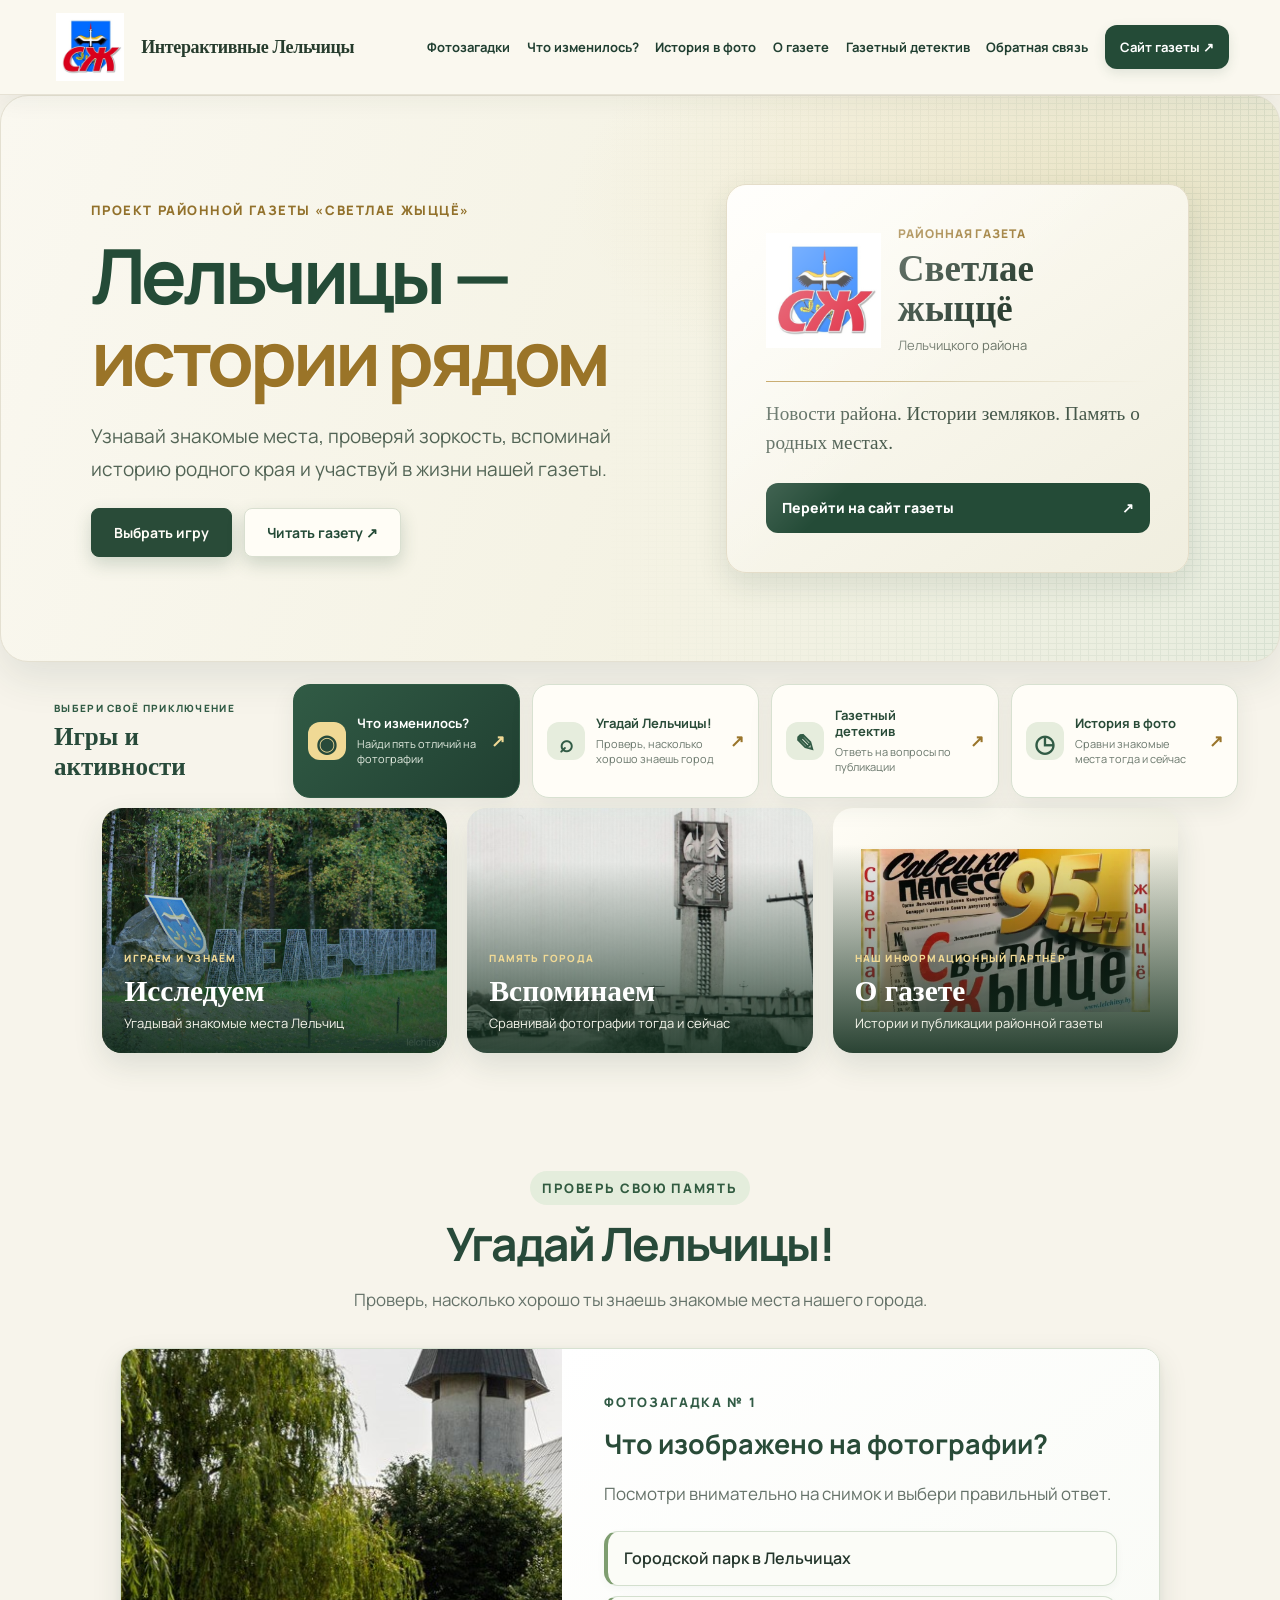
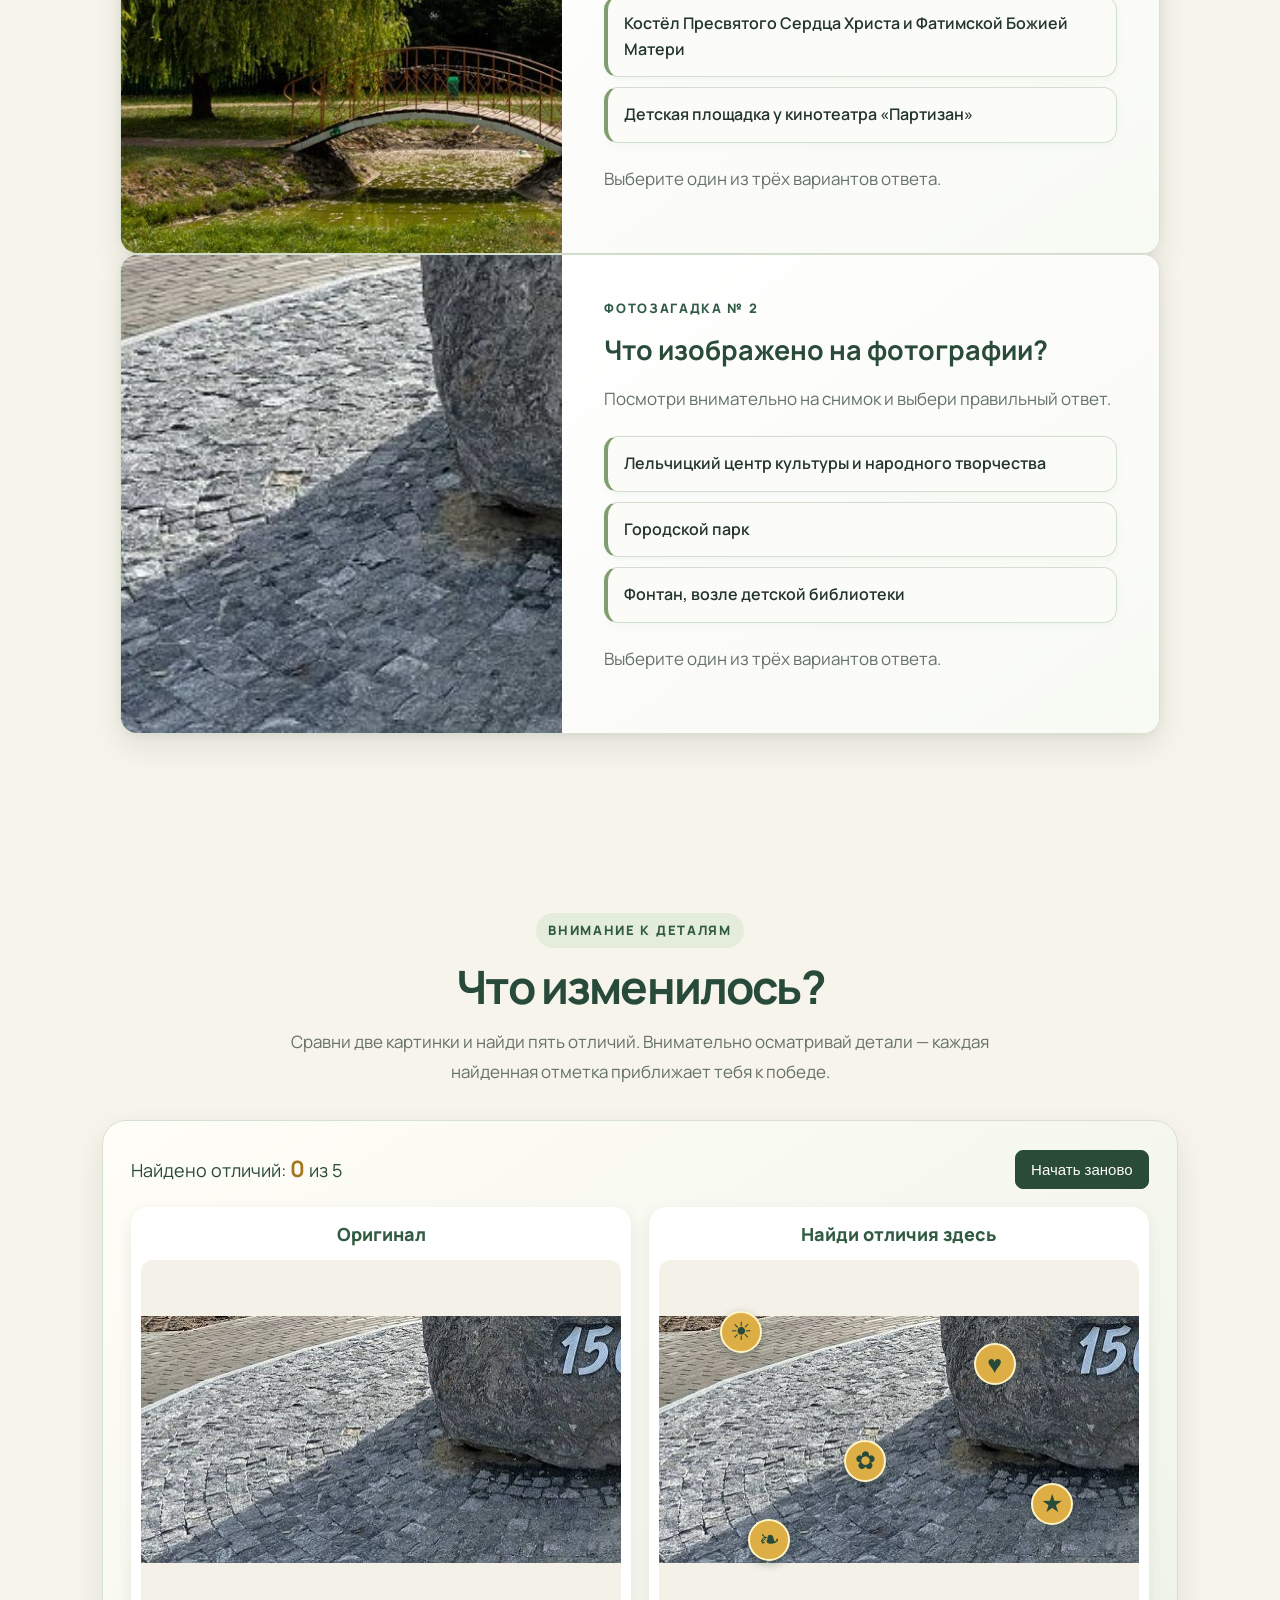
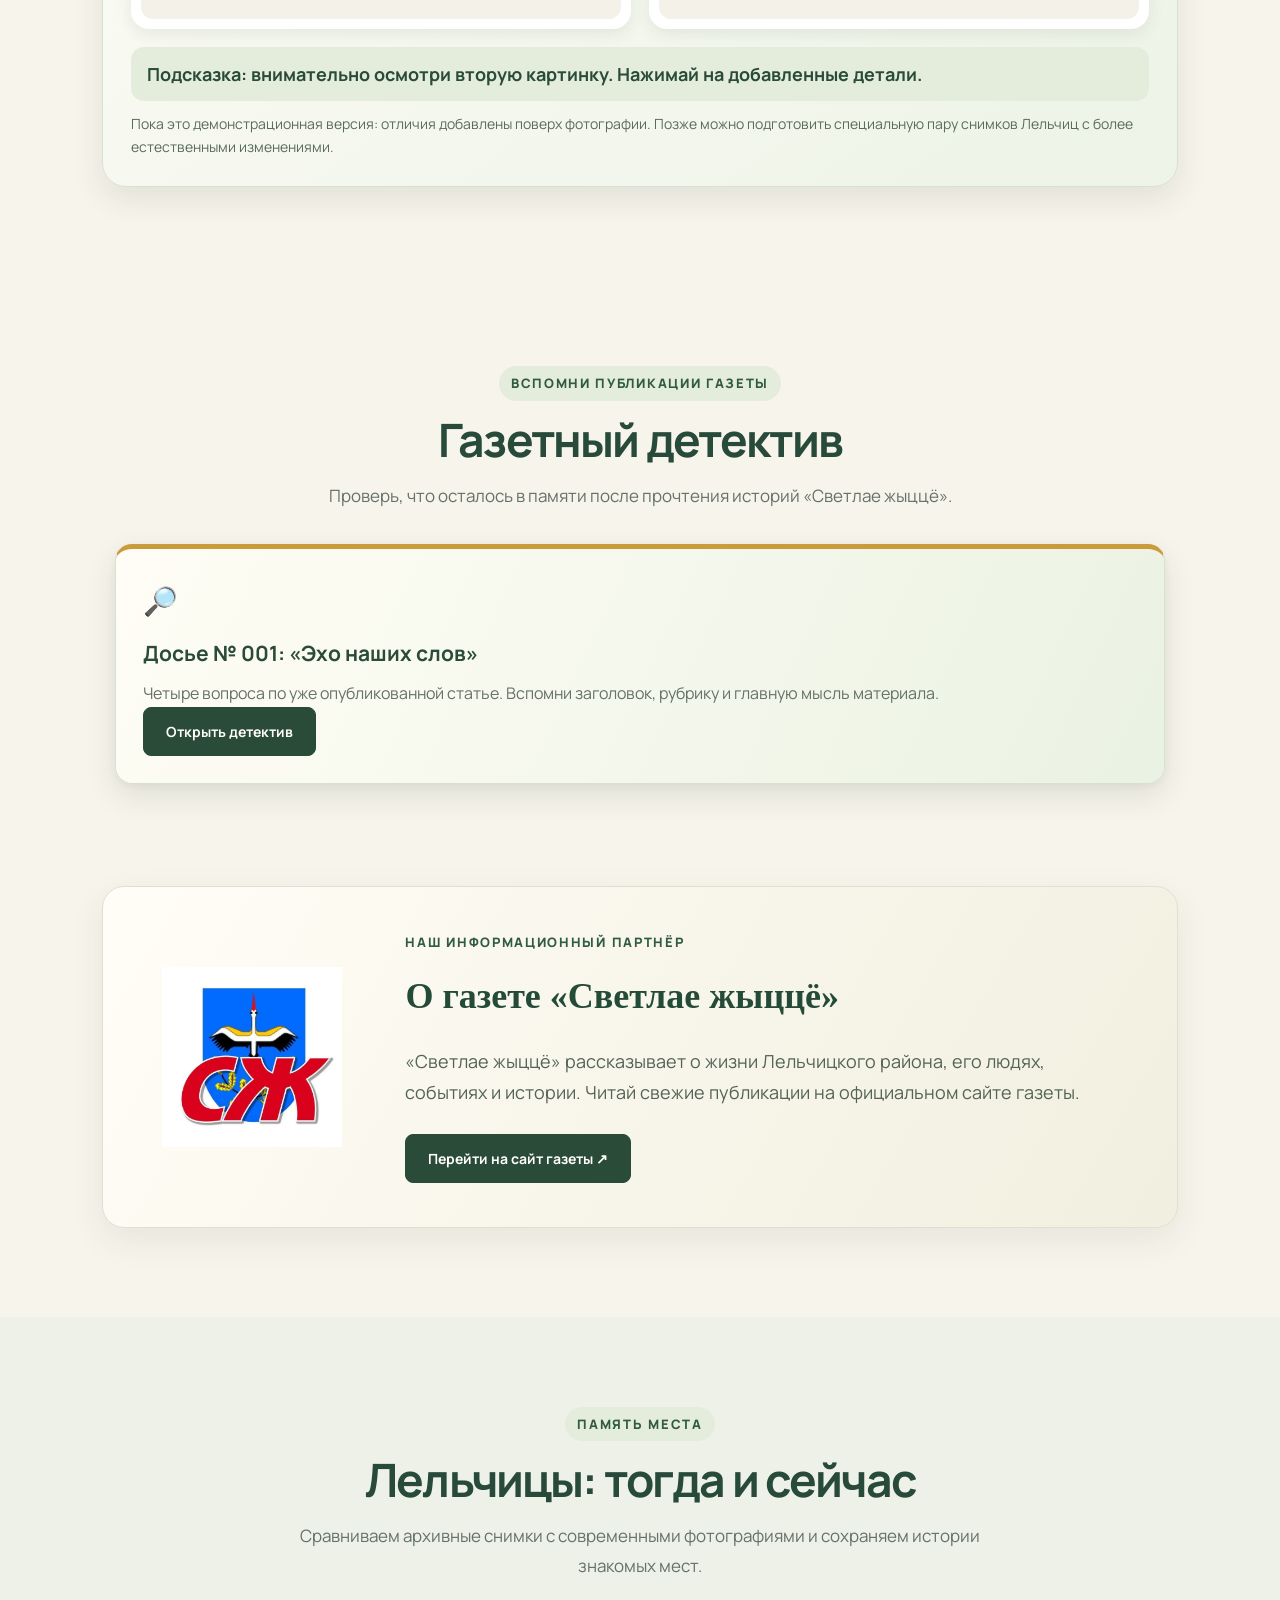
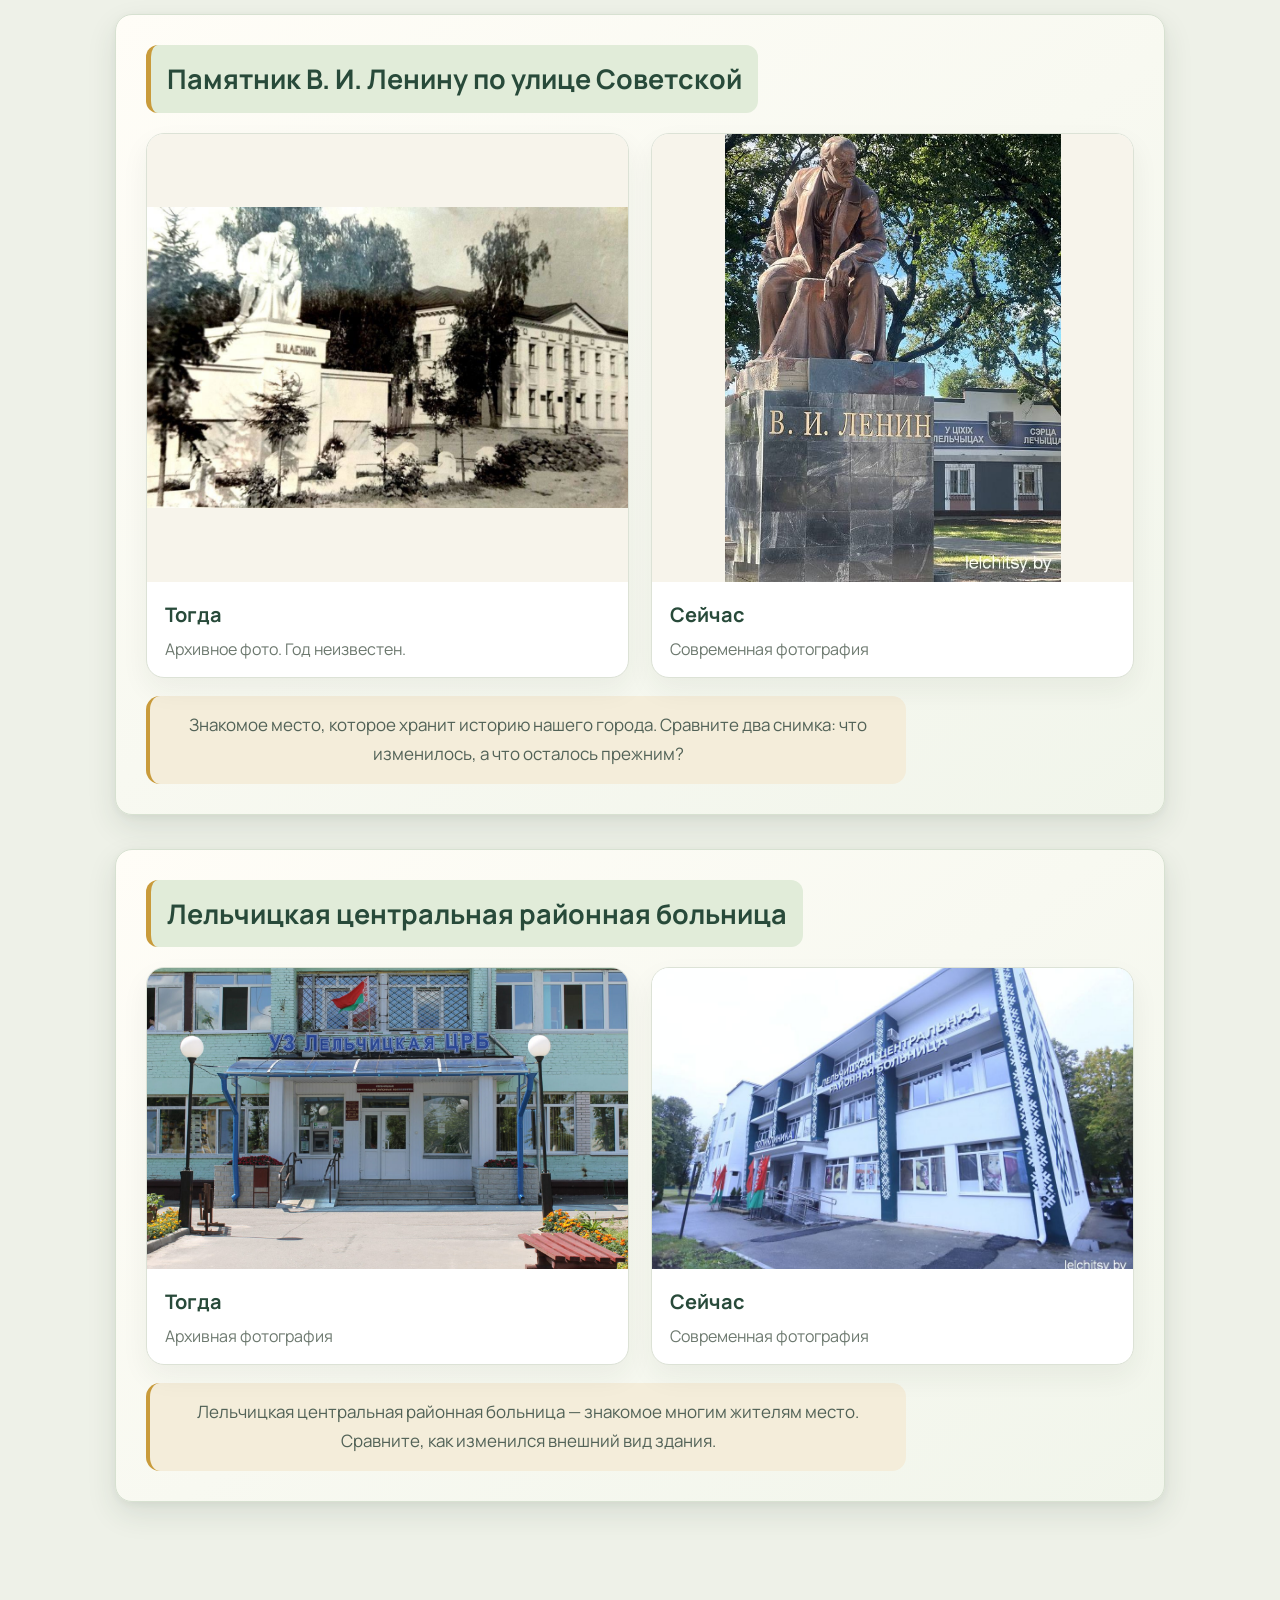
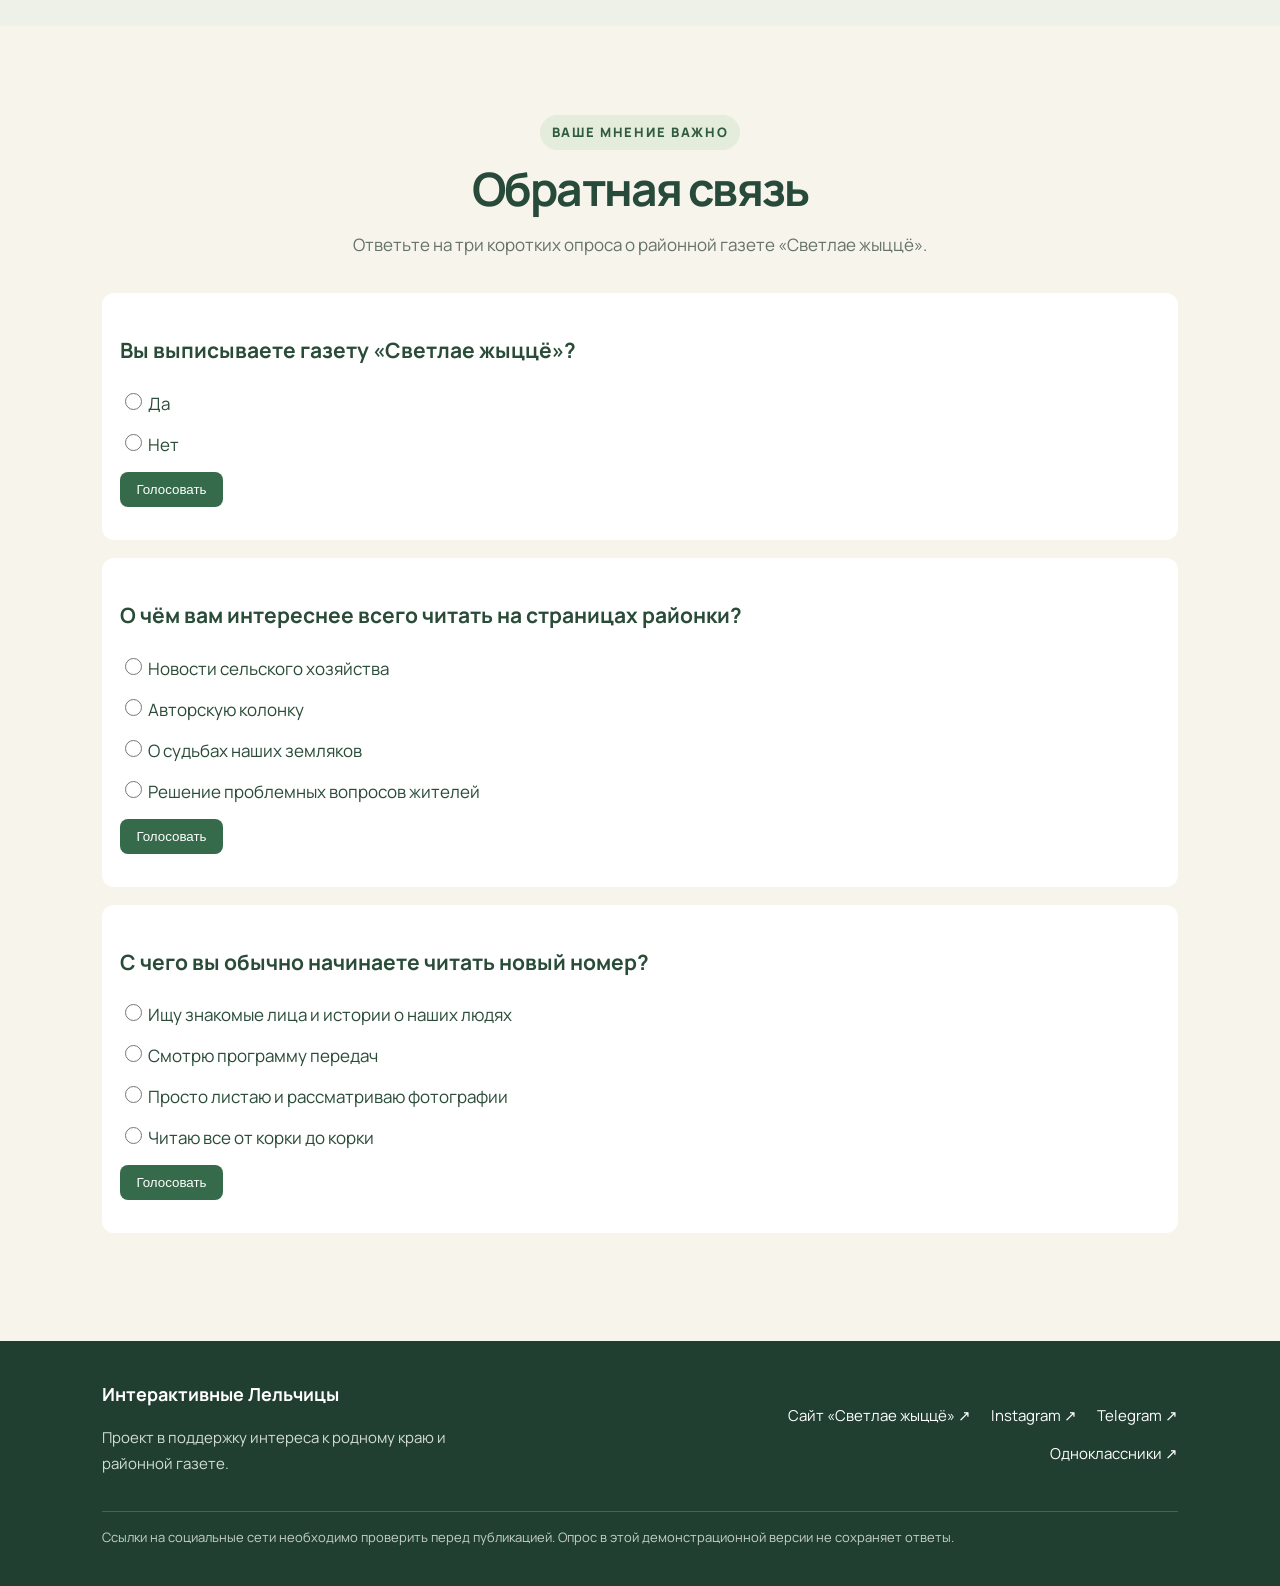
==== index.html @ 88c97077 "Подключить загруженные фотографии Лельчиц и юбилей газеты" ====
<!doctype html>
<html lang="ru">
<head>
  <meta charset="utf-8">
  <meta name="viewport" content="width=device-width, initial-scale=1">
  <meta name="description" content="Интерактивные Лельчицы — фотозагадки, история района и обратная связь с редакцией газеты «Светлае жыццё».">
  <title>Интерактивные Лельчицы</title>
  <link rel="stylesheet" href="styles.css">
</head>
<body>
  <header class="site-header">
    <a class="brand" href="https://lelchitsy.by/" aria-label="Перейти на сайт газеты «Светлае жыццё»">
      <img src="images/logo-szh.webp" alt="Логотип газеты «Светлае жыццё»">
      <span><strong>Интерактивные Лельчицы</strong><small>Узнаём. Вспоминаем. Участвуем.</small><small class="newspaper-slogan">«Светлае жыццё» — новости твоего района</small></span>
    </a>
    <nav aria-label="Основная навигация">
  <a href="#quiz">Фотозагадки</a>
  <a href="#find-differences">Что изменилось?</a>
  <a href="#then-now">История в фото</a>
  <a href="#about-newspaper">О газете</a>
  <a href="detektiv.html">Газетный детектив</a>
  <a href="#feedback">Обратная связь</a>
  <a class="nav-newspaper" href="https://lelchitsy.by/" target="_blank" rel="noopener">Сайт газеты ↗</a>
</nav>
  </header>

  <main>
    <section class="hero">
      <div class="hero-copy">
        <p class="eyebrow">Проект районной газеты «Светлае жыццё»</p>
        <h1>Лельчицы —<br><span>истории рядом</span></h1>
        <p>Узнавай знакомые места, проверяй зоркость, вспоминай историю родного края и участвуй в жизни нашей газеты.</p>
        <div class="hero-actions">
          <a class="button" href="#games">Выбрать игру</a>
          <a class="button button-light" href="https://lelchitsy.by/" target="_blank" rel="noopener">Читать газету ↗</a>
        </div>
        <p class="hero-signature">Узнаём. Вспоминаем. Участвуем.</p>
      </div>
      <a class="hero-visual hero-newspaper-panel" href="https://lelchitsy.by/" target="_blank" rel="noopener" aria-label="Перейти на сайт газеты Светлае жыццё">
        <div class="hero-newspaper-brand">
          <img src="images/logo-szh.webp" alt="Оригинальный логотип СЖ">
          <div><span>Районная газета</span><strong>Светлае жыццё</strong><small>Лельчицкого района</small></div>
        </div>
        <div class="hero-newspaper-rule"></div>
        <p>Новости района. Истории земляков. Память о родных местах.</p>
        <span class="hero-newspaper-link">Перейти на сайт газеты <span aria-hidden="true">↗</span></span>
      </a>
    </section>
    <section class="quick-games" id="games" aria-label="Игры и активности">
      <div class="quick-games-heading"><p class="eyebrow">Выбери своё приключение</p><h2>Игры и активности</h2></div>
      <a class="quick-game featured-game" href="#find-differences"><span class="quick-game-icon">◉</span><span><strong>Что изменилось?</strong><small>Найди пять отличий на фотографии</small></span><span class="quick-arrow">↗</span></a>
      <a class="quick-game" href="#quiz"><span class="quick-game-icon">⌕</span><span><strong>Угадай Лельчицы!</strong><small>Проверь, насколько хорошо знаешь город</small></span><span class="quick-arrow">↗</span></a>
      <a class="quick-game" href="detektiv.html"><span class="quick-game-icon">✎</span><span><strong>Газетный детектив</strong><small>Ответь на вопросы по публикации</small></span><span class="quick-arrow">↗</span></a>
      <a class="quick-game" href="#then-now"><span class="quick-game-icon">◷</span><span><strong>История в фото</strong><small>Сравни знакомые места тогда и сейчас</small></span><span class="quick-arrow">↗</span></a>
    </section>

    <section class="section explore-cards" aria-label="О проекте">
      <div class="explore-cards-grid">
        <a class="explore-card" href="#quiz">
          <img src="lelchitsy-sign.jpg..jpg" alt="Вывеска «ЛЕЛЬЧИЦЫ»" loading="lazy">
          <span class="explore-card-shade"></span>
          <span class="explore-card-copy"><small>ИГРАЕМ И УЗНАЁМ</small><strong>Исследуем</strong><span>Угадывай знакомые места Лельчиц</span></span>
        </a>
        <a class="explore-card" href="#then-now">
          <img src="lelchitsy-aerial.jpg..jpg" alt="Лельчицы с высоты" loading="lazy">
          <span class="explore-card-shade"></span>
          <span class="explore-card-copy"><small>ПАМЯТЬ ГОРОДА</small><strong>Вспоминаем</strong><span>Сравнивай фотографии тогда и сейчас</span></span>
        </a>
        <a class="explore-card explore-newspaper-card" href="#about-newspaper">
          <img src="gazeta-95-let.jpg..webp" alt="95 лет газете «Светлае жыццё»" loading="lazy">
          <span class="explore-card-shade"></span>
          <span class="explore-card-copy"><small>НАШ ИНФОРМАЦИОННЫЙ ПАРТНЁР</small><strong>О газете</strong><span>Истории и публикации районной газеты</span></span>
        </a>
      </div>
    </section>

    <section class="section" id="quiz">
      <div class="section-heading">
        <p class="eyebrow">Проверь свою память</p>
        <h2>Угадай Лельчицы!</h2>
        <p>Проверь, насколько хорошо ты знаешь знакомые места нашего города.</p>
      </div>
      <article class="quiz-card">
        <div class="quiz-picture quiz-photo"><img src="images/quiz-kostel.jpg" alt="Костёл Пресвятого Сердца Христа и Фатимской Божией Матери в Лельчицах, вид через водоём ивы" loading="lazy"></div>
        <div class="quiz-content">
          <p class="eyebrow">Фотозагадка № 1</p>
          <h3>Что изображено на фотографии?</h3>
          <p>Посмотри внимательно на снимок и выбери правильный ответ.</p>
          <div class="quiz-options">
            <button class="answer" data-answer="wrong">Городской парк в Лельчицах</button>
            <button class="answer" data-answer="correct">Костёл Пресвятого Сердца Христа и Фатимской Божией Матери</button>
            <button class="answer" data-answer="wrong">Детская площадка у кинотеатра «Партизан»</button>
          </div>
          <p id="quiz-result" class="result" aria-live="polite">Выберите один из трёх вариантов ответа.</p>
        </div>
      </article>
      <article class="quiz-card">
        <div class="quiz-picture quiz-photo"><img src="images/quiz-park.jpg" alt="Фрагмент городской площади в Лельчицах с каменной мостовой и частью памятного камня" loading="lazy"></div>
        <div class="quiz-content">
          <p class="eyebrow">Фотозагадка № 2</p>
          <h3>Что изображено на фотографии?</h3>
          <p>Посмотри внимательно на снимок и выбери правильный ответ.</p>
          <div class="quiz-options">
            <button class="answer" data-quiz="2" data-answer="wrong">Лельчицкий центр культуры и народного творчества</button>
            <button class="answer" data-quiz="2" data-answer="correct">Городской парк</button>
            <button class="answer" data-quiz="2" data-answer="wrong">Фонтан, возле детской библиотеки</button>
          </div>
          <p id="quiz-result-2" class="result" aria-live="polite">Выберите один из трёх вариантов ответа.</p>
        </div>
      </article>
    </section>

    <section class="section difference-section" id="find-differences">
      <div class="section-heading">
        <p class="eyebrow">Внимание к деталям</p>
        <h2>Что изменилось?</h2>
        <p>Сравни две картинки и найди пять отличий. Внимательно осматривай детали — каждая найденная отметка приближает тебя к победе.</p>
      </div>
      <div class="difference-game">
        <div class="difference-topline">
          <span>Найдено отличий: <strong id="difference-score">0</strong> из 5</span>
          <button class="difference-reset" id="difference-reset" type="button">Начать заново</button>
        </div>
        <div class="difference-pictures">
          <figure class="difference-picture">
            <figcaption>Оригинал</figcaption>
            <img src="images/quiz-park.jpg" alt="Фотография места в Лельчицах без добавленных деталей">
          </figure>
          <figure class="difference-picture difference-edited">
            <figcaption>Найди отличия здесь</figcaption>
            <div class="difference-image-wrap">
              <img src="images/quiz-park.jpg" alt="Та же фотография с пятью добавленными деталями">
              <button class="difference-target target-sun" type="button" data-difference="sun" aria-label="Отличие 1: солнышко">☀</button>
              <button class="difference-target target-bird" type="button" data-difference="bird" aria-label="Отличие 2: птичка">♥</button>
              <button class="difference-target target-flower" type="button" data-difference="flower" aria-label="Отличие 3: цветок">✿</button>
              <button class="difference-target target-star" type="button" data-difference="star" aria-label="Отличие 4: звёздочка">★</button>
              <button class="difference-target target-leaf" type="button" data-difference="leaf" aria-label="Отличие 5: листочек">❧</button>
            </div>
          </figure>
        </div>
        <p class="difference-message" id="difference-message" aria-live="polite">Подсказка: внимательно осмотри вторую картинку. Нажимай на добавленные детали.</p>
        <p class="difference-note">Пока это демонстрационная версия: отличия добавлены поверх фотографии. Позже можно подготовить специальную пару снимков Лельчиц с более естественными изменениями.</p>
      </div>
    </section>

    <section class="section" id="newspaper-detective">
      <div class="section-heading">
        <p class="eyebrow">Вспомни публикации газеты</p>
        <h2>Газетный детектив</h2>
        <p>Проверь, что осталось в памяти после прочтения историй «Светлае жыццё».</p>
      </div>
      <article class="mini-card detective-promo">
        <span aria-hidden="true">🔎</span>
        <div>
          <h3>Досье № 001: «Эхо наших слов»</h3>
          <p>Четыре вопроса по уже опубликованной статье. Вспомни заголовок, рубрику и главную мысль материала.</p>
          <a class="button" href="detektiv.html">Открыть детектив</a>
        </div>
      </article>
    </section>


    <section class="section about-newspaper-section" id="about-newspaper">
      <div class="about-newspaper-card">
        <img src="images/logo-szh.webp" alt="Оригинальный логотип районной газеты «Светлае жыццё»" loading="lazy">
        <div>
          <p class="eyebrow">Наш информационный партнёр</p>
          <h2>О газете «Светлае жыццё»</h2>
          <p>«Светлае жыццё» рассказывает о жизни Лельчицкого района, его людях, событиях и истории. Читай свежие публикации на официальном сайте газеты.</p>
          <a class="button" href="https://lelchitsy.by/" target="_blank" rel="noopener">Перейти на сайт газеты ↗</a>
        </div>
      </div>
    </section>
    <section class="section section-muted" id="then-now">
      <div class="section-heading">
        <p class="eyebrow">Память места</p>
        <h2>Лельчицы: тогда и сейчас</h2>
        <p>Сравниваем архивные снимки с современными фотографиями и сохраняем истории знакомых мест.</p>
      </div>
      <div class="then-now-entry">
        <h3>Памятник В. И. Ленину по улице Советской</h3>
        <div class="photo-pair">
          <figure class="then-now-photo">
            <img src="images/lenin-togda.jpg" alt="Архивная фотография памятника В. И. Ленину и здания за ним в Лельчицах" loading="lazy">
            <figcaption><strong>Тогда</strong><span>Архивное фото. Год неизвестен.</span></figcaption>
          </figure>
          <figure class="then-now-photo">
            <img src="images/lenin-seychas.jpg" alt="Современная фотография памятника В. И. Ленину по улице Советской в Лельчицах" loading="lazy">
            <figcaption><strong>Сейчас</strong><span>Современная фотография</span></figcaption>
          </figure>
        </div>
        <p class="then-now-caption">Знакомое место, которое хранит историю нашего города. Сравните два снимка: что изменилось, а что осталось прежним?</p>
      </div>
      <div class="then-now-entry">
        <h3>Лельчицкая центральная районная больница</h3>
        <div class="photo-pair">
          <figure class="then-now-photo">
            <img src="images/bolnitsa-togda.jpg" alt="Старое здание Лельчицкой центральной районной больницы" loading="lazy">
            <figcaption><strong>Тогда</strong><span>Архивная фотография</span></figcaption>
          </figure>
          <figure class="then-now-photo">
            <img src="images/bolnitsa-seychas.jpg" alt="Современное здание Лельчицкой центральной районной больницы" loading="lazy">
            <figcaption><strong>Сейчас</strong><span>Современная фотография</span></figcaption>
          </figure>
        </div>
        <p class="then-now-caption">Лельчицкая центральная районная больница — знакомое многим жителям место. Сравните, как изменился внешний вид здания.</p>
      </div>
    </section>

   
   
<section class="section feedback-section" id="feedback">
  <div class="section-heading">
    <p class="eyebrow">Ваше мнение важно</p>
    <h2>Обратная связь</h2>
    <p>Ответьте на три коротких опроса о районной газете «Светлае жыццё».</p>
  </div>
  <div id="polls-container">Загружаем опросы...</div>
</section>

  </main>

  <footer class="site-footer">
    <div><strong>Интерактивные Лельчицы</strong><p>Проект в поддержку интереса к родному краю и районной газете.</p></div>
    <div class="footer-links">
      <a href="https://lelchitsy.by/" target="_blank" rel="noopener noreferrer">Сайт «Светлае жыццё» ↗</a>
      <a href="https://www.instagram.com/lelchitsy.by/" target="_blank" rel="noopener noreferrer">Instagram ↗</a>
      <a href="https://t.me/lelchitsy_telegram" target="_blank" rel="noopener noreferrer">Telegram ↗</a>
      <a href="https://ok.ru/svetlaezhy" target="_blank" rel="noopener noreferrer">Одноклассники ↗</a>
    </div>
    <small class="footer-note">Ссылки на социальные сети необходимо проверить перед публикацией. Опрос в этой демонстрационной версии не сохраняет ответы.</small>
  </footer>
  <script src="script.js"></script>



<script>
const POLL_API = 'https://script.google.com/macros/s/AKfycbwQ74S9fJhxYUOXVDHVDU8QT1hCgHMO_dyLqMNAl1T5d3_3gEor3TRoWQTVktQM-AyD/exec';

const polls = [
  {
    id: '1',
    question: 'Вы выписываете газету «Светлае жыццё»?',
    answers: ['Да', 'Нет']
  },
  {
    id: '2',
    question: 'О чём вам интереснее всего читать на страницах районки?',
    answers: [
      'Новости сельского хозяйства',
      'Авторскую колонку',
      'О судьбах наших земляков',
      'Решение проблемных вопросов жителей'
    ]
  },
  {
    id: '3',
    question: 'С чего вы обычно начинаете читать новый номер?',
    answers: [
      'Ищу знакомые лица и истории о наших людях',
      'Смотрю программу передач',
      'Просто листаю и рассматриваю фотографии',
      'Читаю все от корки до корки'
    ]
  }
];

const pollsContainer = document.getElementById('polls-container');

pollsContainer.innerHTML = polls.map(poll => `
  <div style="background:white;padding:18px;margin:18px 0;border-radius:12px;">
    <h3>${poll.question}</h3>
    <form class="poll-form" data-poll="${poll.id}">
      ${poll.answers.map((answer, i) => `
        <label style="display:block;margin:12px 0;">
          <input type="radio" name="answer" value="${answer.replace(/&/g, '&amp;').replace(/"/g, '&quot;')}" required>
          ${answer}
        </label>
      `).join('')}
      <button type="submit" style="background:#356b4a;color:white;border:0;border-radius:8px;padding:10px 16px;cursor:pointer;">Голосовать</button>
      <p class="poll-message" aria-live="polite"></p>
    </form>
    <div class="poll-results"></div>
  </div>
`).join('');

pollsContainer.querySelectorAll('.poll-form').forEach(form => {
  form.addEventListener('submit', async event => {
    event.preventDefault();
    const message = form.querySelector('.poll-message');
    const answer = new FormData(form).get('answer');

    message.textContent = 'Отправляем голос...';

    try {
      await fetch(POLL_API, {
        method: 'POST',
        mode: 'no-cors',
        headers: { 'Content-Type': 'text/plain;charset=utf-8' },
        body: JSON.stringify({ poll: form.dataset.poll, answer })
      });
      message.textContent = 'Спасибо! Голос отправлен.';
      form.querySelectorAll('input,button').forEach(el => el.disabled = true);
    } catch (error) {
      message.textContent = 'Не удалось отправить голос. Попробуйте позже.';
    }
  });
});
</script>

</body>
</html>
---- styles.css ----
@import url('https://fonts.googleapis.com/css2?family=Manrope:wght@400;500;600;700;800&display=swap');
:root{--green:#315b45;--green-dark:#203f31;--green-soft:#e7eee5;--cream:#faf8f0;--sand:#eee6d5;--red:#c51e32;--blue:#1764cf;--ink:#23352b;--muted:#657269;--white:#fff;--line:#dce4d9;--radius:24px;--shadow:0 14px 40px rgba(36,64,47,.08)}
*{box-sizing:border-box}html{scroll-behavior:smooth;scroll-padding-top:110px}body{margin:0;background:var(--cream);color:var(--ink);font-family:Manrope,Arial,sans-serif;line-height:1.65}a{color:inherit}.site-header{display:flex;align-items:center;justify-content:space-between;gap:28px;padding:18px clamp(20px,5vw,76px);background:rgba(250,248,240,.96);border-bottom:1px solid var(--line);position:sticky;top:0;z-index:10;backdrop-filter:blur(12px)}.brand{display:flex;align-items:center;gap:14px;text-decoration:none;min-width:270px}.brand img{width:84px;height:76px;object-fit:contain}.brand span{display:grid;line-height:1.35}.brand strong{font-size:15px}.brand small{font-size:11px;color:var(--muted);margin-top:5px}.site-header nav{display:flex;gap:22px;flex-wrap:wrap;justify-content:flex-end}.site-header nav a,.footer-links a{font-size:13px;text-decoration:none;color:var(--green-dark)}.site-header nav a:hover,.footer-links a:hover{text-decoration:underline}.hero{padding:clamp(54px,8vw,112px) clamp(20px,8vw,120px);display:grid;grid-template-columns:1.35fr .65fr;gap:50px;align-items:center;background:radial-gradient(ellipse at 90% 12%,#e3eadb 0,transparent 42%),linear-gradient(135deg,#f8f5e9,#f1f2e8)}.eyebrow{text-transform:uppercase;letter-spacing:.13em;font-size:11px;font-weight:800;color:var(--green);margin:0 0 12px}.hero h1{font-size:clamp(40px,6vw,74px);line-height:1.08;letter-spacing:-.055em;margin:0 0 22px}.hero h1 span{color:var(--green)}.hero-copy>p:not(.eyebrow){max-width:660px;color:#536157;font-size:17px}.button{display:inline-flex;justify-content:center;align-items:center;gap:8px;background:var(--green);color:#fff;border:0;border-radius:999px;padding:14px 22px;text-decoration:none;font:700 14px Manrope,Arial,sans-serif;cursor:pointer;transition:transform .15s,background .15s}.button:hover{background:var(--green-dark);transform:translateY(-1px)}.hero .button{margin-top:14px}.hero-note{border:1px solid #d6dfd1;background:rgba(255,255,255,.6);border-radius:32px;padding:34px;max-width:320px;justify-self:center;box-shadow:var(--shadow);transform:rotate(2deg)}.hero-note .leaf{font-size:42px;color:var(--green)}.hero-note p{font-size:21px;font-weight:700;line-height:1.45}.section{padding:clamp(55px,7vw,92px) clamp(20px,8vw,120px)}.section-heading{max-width:740px;margin:0 auto 34px;text-align:center}.section-heading h2,.issue-copy h2{font-size:clamp(30px,4vw,46px);letter-spacing:-.04em;line-height:1.16;margin:0 0 14px}.section-heading>p:last-child{color:var(--muted);margin:0}.quiz-card{max-width:1040px;margin:auto;background:white;border:1px solid var(--line);border-radius:var(--radius);overflow:hidden;display:grid;grid-template-columns:.85fr 1.15fr;box-shadow:var(--shadow)}.quiz-picture{min-height:330px;background:linear-gradient(145deg,#dce8d7,#f1e8d5);display:flex;flex-direction:column;align-items:center;justify-content:center;text-align:center;padding:30px;color:var(--green)}.quiz-picture span{font-size:58px}.quiz-picture p{max-width:240px;font-weight:700}.quiz-content{padding:clamp(24px,4vw,42px)}.quiz-content h3{font-size:24px;margin:0 0 8px}.quiz-content>p:not(.eyebrow){color:var(--muted);font-size:14px}.quiz-options{display:grid;gap:10px;margin:22px 0}.answer{padding:12px 15px;text-align:left;border:1px solid var(--line);border-radius:12px;background:#fff;color:var(--ink);font:600 14px Manrope,Arial,sans-serif;cursor:pointer}.answer:hover{border-color:var(--green)}.answer:focus-visible,.button:focus-visible,a:focus-visible{outline:3px solid #e0a82f;outline-offset:3px}.result{font-size:13px;color:var(--green);min-height:22px}.section-muted{background:#eef1e8}.photo-pair{max-width:1050px;margin:auto;display:grid;grid-template-columns:1fr 1fr;gap:20px}.photo-placeholder{min-height:250px;border-radius:20px;background:linear-gradient(140deg,#d6e2d1,#f1e5d0);display:flex;flex-direction:column;align-items:center;justify-content:center;padding:20px;text-align:center;color:var(--green-dark);border:1px dashed #9db49b}.photo-placeholder span{font-size:23px;font-weight:800}.photo-placeholder small{margin-top:6px;color:var(--muted)}.issue-section{display:grid;grid-template-columns:1fr .8fr;gap:60px;align-items:center;background:#fff}.issue-copy{max-width:620px}.issue-copy>p:not(.eyebrow){color:var(--muted);margin-bottom:25px}.issue-cover{min-height:330px;max-width:350px;width:100%;justify-self:center;background:linear-gradient(155deg,#dfe8dc,#f5edda);border:1px solid #d6dfd1;box-shadow:12px 14px 0 #e6e0d2;border-radius:6px;padding:28px;display:flex;flex-direction:column;align-items:flex-start;justify-content:center;color:var(--green-dark)}.cover-label{font-size:11px;text-transform:uppercase;letter-spacing:.12em;border-bottom:2px solid var(--red);padding-bottom:9px;width:100%}.issue-cover strong{font-size:29px;line-height:1.15;margin:25px 0}.issue-cover small{font-size:12px;color:var(--muted)}.poll-section{background:#f4f1e6}.poll-card{max-width:740px;margin:auto;padding:clamp(22px,4vw,40px);background:#fff;border:1px solid var(--line);border-radius:var(--radius);box-shadow:var(--shadow)}fieldset{border:0;padding:0;margin:0 0 28px}legend,.comment-label{font-size:17px;font-weight:800;margin-bottom:13px;display:block}fieldset label{display:flex;align-items:center;gap:10px;margin:11px 0;color:#4d5b51;font-size:14px}input[type=radio]{accent-color:var(--green);width:17px;height:17px}.comment-label span{font-size:12px;color:var(--muted);font-weight:500}textarea{width:100%;resize:vertical;border:1px solid var(--line);border-radius:12px;padding:13px;font:14px Manrope,Arial,sans-serif;margin:0 0 18px;background:#fff}textarea:focus{outline:2px solid #9ab39a;border-color:transparent}.poll-card .result{margin-bottom:0}.feedback-section{background:var(--cream)}.feedback-grid{max-width:1050px;margin:auto;display:grid;grid-template-columns:repeat(3,1fr);gap:16px}.mini-card{padding:27px;background:#fff;border:1px solid var(--line);border-radius:18px}.mini-card>span{font-size:28px;color:var(--green)}.mini-card h3{font-size:18px;margin:10px 0 7px}.mini-card p{font-size:14px;color:var(--muted);margin:0}.site-footer{background:var(--green-dark);color:#fff;padding:38px clamp(20px,8vw,120px);display:grid;grid-template-columns:1fr 1fr;gap:20px}.site-footer p{font-size:13px;color:#d1ddd2;max-width:400px}.footer-links{display:flex;flex-wrap:wrap;gap:12px 20px;align-content:center;justify-content:flex-end}.footer-links a{color:#fff}.footer-note{grid-column:1/-1;color:#c4d0c5;font-size:11px;border-top:1px solid #496352;padding-top:15px}
@media(max-width:850px){.site-header{align-items:flex-start;flex-direction:column;gap:12px}.site-header nav{justify-content:flex-start;gap:12px 18px}.hero{grid-template-columns:1fr;gap:28px}.hero-note{justify-self:start;max-width:100%;transform:none}.issue-section{grid-template-columns:1fr;gap:35px}.issue-cover{justify-self:start}.site-footer{grid-template-columns:1fr}.footer-links{justify-content:flex-start}.footer-note{grid-column:auto}}
@media(max-width:600px){.brand img{width:68px;height:62px}.brand{min-width:0}.brand strong{font-size:13px}.site-header nav a{font-size:12px}.hero h1{font-size:43px}.hero-copy>p:not(.eyebrow){font-size:15px}.quiz-card{grid-template-columns:1fr}.quiz-picture{min-height:190px}.photo-pair,.feedback-grid{grid-template-columns:1fr}.photo-placeholder{min-height:190px}.section-heading{text-align:left}.section-heading h2,.issue-copy h2{font-size:32px}.issue-cover{min-height:280px}.poll-card{padding:22px 18px}.site-footer{padding-top:30px;padding-bottom:30px}}

/* Фотография первой загадки */
.quiz-picture.quiz-photo{padding:0;display:block;min-height:0;background:#e7eadf;overflow:hidden}
.quiz-picture.quiz-photo img{display:block;width:100%;height:100%;min-height:330px;object-fit:cover;object-position:center}
@media(max-width:600px){.quiz-picture.quiz-photo img{min-height:0;height:auto;max-height:520px;object-fit:contain}}


/* Раздел «Лельчицы: тогда и сейчас» */
.then-now-entry{max-width:1100px;margin:0 auto}
.then-now-entry h3{font-size:clamp(21px,2.4vw,29px);margin:0 0 22px;color:var(--green-dark,#284a3a)}
.photo-pair{display:grid;grid-template-columns:repeat(2,minmax(0,1fr));gap:22px}
.then-now-photo{margin:0;background:#fff;border:1px solid #dce2d6;border-radius:18px;overflow:hidden;box-shadow:0 12px 28px rgba(35,55,38,.06)}
.then-now-photo img{display:block;width:100%;height:auto;aspect-ratio:8/5;object-fit:cover}
.then-now-photo figcaption{display:flex;flex-direction:column;gap:5px;padding:15px 18px}
.then-now-photo figcaption strong{font-size:18px;color:#284a3a}
.then-now-photo figcaption span{font-size:14px;color:#6d796f}
.then-now-caption{max-width:760px;line-height:1.7;margin:22px auto 0;text-align:center;color:#526257}
@media(max-width:600px){.photo-pair{grid-template-columns:1fr}.then-now-photo img{aspect-ratio:8/5}}


/* Спокойное природное оформление */
:root {
  --sage: #879b83;
  --sage-light: #e5eadf;
  --cream: #f7f4eb;
  --dark-green: #294b38;
  --warm-white: #fffdf7;
}

/* Общий фон и цвет текста */
body {
  background-color: var(--cream);
  color: var(--dark-green);
}

/* Спокойные кнопки и ссылки-кнопки */
button,
.button,
a.button {
  background-color: var(--dark-green);
  color: var(--warm-white);
  border: 1px solid var(--dark-green);
  border-radius: 8px;
  box-shadow: none;
  transition: background-color 0.2s ease;
}

/* Цвет кнопки при наведении */
button:hover,
.button:hover,
a.button:hover {
  background-color: var(--sage);
  border-color: var(--sage);
  color: #ffffff;
}

/* Мягкие карточки */
.mini-card,
.poll-card {
  background-color: var(--warm-white);
  border-color: #d8dfd2;
  box-shadow: none;
}

/* Спокойная природная палитра */
:root {
  --sage: #879b83;
  --sage-light: #e5eadf;
  --cream: #f7f4eb;
  --dark-green: #294b38;
  --warm-white: #fffdf7;
}

/* Фон и основной текст */
body {
  background: var(--cream);
  color: var(--dark-green);
}

/* Спокойные кнопки */
button,
.button,
a.button {
  background: var(--dark-green);
  color: var(--warm-white);
  border: 1px solid var(--dark-green);
  border-radius: 8px;
  box-shadow: none;
  transition: background-color 0.2s ease;
}

/* Кнопка при наведении */
button:hover,
.button:hover,
a.button:hover {
  background: var(--sage);
  border-color: var(--sage);
  color: #fff;
}

/* Карточки */
.mini-card,
.poll-card {
  background: var(--warm-white);
  border-color: #d8dfd2;
  box-shadow: none;
}

/* Повышенная читаемость: немного увеличенный текст по всему сайту */
body{font-size:18px;line-height:1.75}
.site-header nav a,.footer-links a{font-size:15px}
.brand strong{font-size:17px}
.brand small{font-size:13px}
.hero-copy>p:not(.eyebrow){font-size:19px;line-height:1.75}
.eyebrow{font-size:13px}
.section-heading>p:last-child{font-size:17px;line-height:1.75}
.quiz-content h3{font-size:27px;line-height:1.35}
.quiz-content>p:not(.eyebrow){font-size:17px;line-height:1.7}
.answer{font-size:16px;line-height:1.6;padding:14px 16px}
.result{font-size:15px;line-height:1.7}
.then-now-photo figcaption strong{font-size:20px}
.then-now-photo figcaption span{font-size:16px;line-height:1.6}
.then-now-caption{font-size:17px}
.mini-card h3{font-size:21px}
.mini-card p{font-size:16px;line-height:1.75}
.poll-form label{font-size:17px;line-height:1.7}
.poll-form h3,.poll-form legend{font-size:21px;line-height:1.4}
.poll-message{font-size:15px;line-height:1.6}
.site-footer p{font-size:15px;line-height:1.7}
.footer-note{font-size:13px;line-height:1.6}
@media(max-width:600px){
  body{font-size:17px}
  .site-header nav a,.footer-links a{font-size:14px}
  .hero-copy>p:not(.eyebrow){font-size:17px}
  .section-heading>p:last-child{font-size:16px}
  .quiz-content h3{font-size:24px}
  .quiz-content>p:not(.eyebrow),.mini-card p{font-size:16px}
  .answer{font-size:16px}
  .then-now-photo figcaption span,.then-now-caption{font-size:15px}
}

/* Фотографии памятника: подгоняем обе фотографии, не обрезая изображение */
#then-now img[src="images/lenin-togda.jpg"],
#then-now img[src="images/lenin-seychas.jpg"]{
  display:block;
  width:100%;
  height:clamp(240px, 35vw, 450px);
  aspect-ratio:8/5;
  object-fit:contain;
  background:#f7f4eb;
}
@media(max-width:600px){
  #then-now img[src="images/lenin-togda.jpg"],
  #then-now img[src="images/lenin-seychas.jpg"]{
    height:260px;
  }
}

/* Более яркий первый экран и фотография Лельчиц */
.hero{
  background:
    linear-gradient(115deg,rgba(250,248,240,.97) 0%,rgba(242,245,232,.91) 48%,rgba(224,235,215,.76) 100%),
    radial-gradient(ellipse at 90% 12%,#e3eadb 0,transparent 42%);
}
.hero-note{
  width:min(100%,360px);
  max-width:360px;
  padding:14px 14px 22px;
  border:1px solid rgba(255,255,255,.9);
  background:linear-gradient(145deg,#fffdf6,#e5eddd);
  border-radius:28px;
  transform:rotate(1deg);
  overflow:hidden;
}
.hero-note .hero-city-photo{
  display:block;
  width:100%;
  height:clamp(210px,25vw,300px);
  object-fit:cover;
  object-position:center;
  border-radius:19px;
  box-shadow:0 8px 22px rgba(35,55,38,.15);
}
.hero-note .leaf{display:block;margin:13px 8px 0;font-size:30px}
.hero-note p{margin:6px 8px 0;font-size:19px;line-height:1.45}
.hero h1 span{text-shadow:0 2px 0 rgba(255,255,255,.45)}
.hero .button{box-shadow:0 7px 18px rgba(39,78,54,.2)}
@media(max-width:600px){
  .hero-note{width:100%;max-width:390px;padding:12px 12px 18px;transform:none}
  .hero-note .hero-city-photo{height:240px}
  .hero-note p{font-size:18px}
}


/* Выразительные карточки и блоки: заметные, но в природной палитре */
.quiz-card,.poll-card,.mini-card,.then-now-entry,.detective-promo{
  border:1px solid #d7e1d1;
  border-radius:24px;
  box-shadow:0 12px 30px rgba(37,68,46,.11),0 2px 7px rgba(37,68,46,.05);
  transition:transform .2s ease,box-shadow .2s ease,border-color .2s ease;
}
.quiz-card,.poll-card,.mini-card,.then-now-entry{overflow:hidden}
.quiz-card:hover,.mini-card:hover,.then-now-entry:hover,.detective-promo:hover{
  transform:translateY(-4px);
  box-shadow:0 18px 38px rgba(37,68,46,.16);
  border-color:#a8c19f;
}
.quiz-card{background:linear-gradient(145deg,#fff 0%,#fbfcf7 100%)}
.quiz-content{background:linear-gradient(145deg,#fff 0%,#f8faf4 100%)}
.quiz-picture{background:linear-gradient(145deg,#dcebd5,#f7e8c8)}
.answer{
  border:1px solid #d3dfce;
  border-left:4px solid #7e9d70;
  background:#fbfcf7;
  border-radius:14px;
  box-shadow:0 3px 8px rgba(37,68,46,.04);
  transition:background .18s ease,border-color .18s ease,transform .18s ease;
}
.answer:hover{
  background:#eef5e9;
  border-color:#789b6d;
  transform:translateX(3px);
}
.then-now-entry{
  max-width:1050px;
  margin:28px auto 34px;
  padding:clamp(18px,3vw,30px);
  background:linear-gradient(145deg,#fffdf7,#f1f5eb);
}
.then-now-entry h3{
  display:inline-block;
  margin:0 0 20px;
  padding:10px 16px;
  border-radius:12px;
  background:#e1ecd9;
  color:#284a3a;
  border-left:5px solid #c99b3b;
  font-size:clamp(21px,2.4vw,27px);
}
.then-now-caption{
  margin:18px 0 0;
  padding:15px 18px;
  background:#f4edda;
  border-radius:14px;
  border-left:4px solid #c99b3b;
}
.mini-card{
  background:linear-gradient(145deg,#fff 0%,#f5f8ef 100%);
  border-top:4px solid #789b6d;
}
.detective-promo{
  max-width:1050px;
  margin:0 auto;
  background:linear-gradient(115deg,#fffdf5,#eaf2e3);
  border-top:5px solid #c99b3b;
}
.poll-card{border-top:5px solid #789b6d}
.section-heading h2{color:#284a3a}
.section-heading .eyebrow{display:inline-block;padding:6px 12px;border-radius:999px;background:#e4eddc;color:#315b40}
.button{box-shadow:0 7px 18px rgba(39,78,54,.18)}
@media(prefers-reduced-motion:reduce){
  .quiz-card,.mini-card,.then-now-entry,.detective-promo,.answer{transition:none}
  .quiz-card:hover,.mini-card:hover,.then-now-entry:hover,.detective-promo:hover,.answer:hover{transform:none}
}

.newspaper-slogan{
  display:block;
  margin-top:5px;
  color:#9a752b;
  font-size:12px;
  font-weight:800;
  line-height:1.35;
}
@media(max-width:600px){
  .newspaper-slogan{font-size:11px}
}


/* Игра «Найди 5 отличий» */
.difference-game{max-width:1100px;margin:0 auto;padding:clamp(16px,3vw,28px);border:1px solid #d7e1d1;border-radius:24px;background:linear-gradient(145deg,#fffdf7,#edf3e7);box-shadow:0 12px 30px rgba(37,68,46,.1)}
.difference-topline{display:flex;align-items:center;justify-content:space-between;gap:12px;flex-wrap:wrap;margin-bottom:18px}
.difference-topline strong{color:#a47620;font-size:1.25em}
.difference-reset{padding:10px 15px;font-size:15px}
.difference-pictures{display:grid;grid-template-columns:repeat(2,minmax(0,1fr));gap:18px}
.difference-picture{margin:0;min-width:0;padding:10px;border-radius:18px;background:#fff;box-shadow:0 5px 16px rgba(37,68,46,.09)}
.difference-picture figcaption{font-weight:800;text-align:center;margin:2px 0 10px;color:#315b40}
.difference-picture>img,.difference-image-wrap>img{display:block;width:100%;height:clamp(190px,28vw,360px);object-fit:contain;background:#f4f1e8;border-radius:12px}
.difference-image-wrap{position:relative}
.difference-target{position:absolute;z-index:2;display:grid;place-items:center;width:clamp(29px,4vw,42px);height:clamp(29px,4vw,42px);padding:0;border:2px solid #fff4c7;border-radius:50%;background:#dcae45;color:#284a3a;font-size:clamp(18px,2.4vw,25px);line-height:1;box-shadow:0 3px 9px #233b2b55;transform:translate(-50%,-50%)}
.difference-target:hover{background:#f4d477;color:#284a3a;transform:translate(-50%,-50%) scale(1.08)}
.difference-target.found{background:#4d8057;color:white;border-color:#e6f3df;cursor:default;box-shadow:0 0 0 4px #4d805733}
.target-sun{left:17%;top:20%}.target-bird{left:70%;top:29%}.target-flower{left:43%;top:56%}.target-star{left:82%;top:68%}.target-leaf{left:23%;top:78%}
.difference-message{margin:18px 0 0;padding:13px 16px;border-radius:13px;background:#e4eddc;font-weight:700}
.difference-note{font-size:14px;line-height:1.6;color:#596b5b;margin:12px 0 0}
@media(max-width:650px){.difference-pictures{grid-template-columns:1fr}.difference-picture>img,.difference-image-wrap>img{height:230px}.difference-topline{align-items:flex-start}.difference-reset{font-size:14px}}


/* Новый редакционный стиль главной страницы */
.site-header{gap:22px;padding:13px clamp(16px,4vw,58px);background:rgba(250,248,240,.94);box-shadow:0 5px 24px rgba(35,53,43,.06)}
.brand{gap:12px;min-width:245px}
.brand img{width:78px;height:66px;object-fit:contain}
.brand strong{font-size:16px;letter-spacing:-.02em;color:#244332}
.site-header nav{gap:9px 16px;align-items:center}
.site-header nav a{font-size:12px;font-weight:700;padding:7px 0}
.site-header nav .nav-newspaper{padding:10px 14px;border-radius:999px;background:#315b45;color:#fff;text-decoration:none;box-shadow:0 4px 12px #315b4522}
.site-header nav .nav-newspaper:hover{background:#203f31;text-decoration:none}
.hero{position:relative;isolation:isolate;overflow:hidden;grid-template-columns:minmax(0,1.05fr) minmax(280px,.85fr);gap:clamp(30px,5vw,76px);padding:clamp(48px,7vw,88px) clamp(20px,7vw,100px);background:linear-gradient(110deg,rgba(250,248,240,.97),rgba(244,242,227,.93)),url('https://kamengrad.by/wp-content/uploads/2019/12/kupit-pamjatnik-v-lelchicah-optimized.jpg') center/cover}
.hero:before{content:"";position:absolute;inset:0;z-index:-1;opacity:.08;background-image:repeating-linear-gradient(0deg,transparent 0 5px,#315b45 5px 6px),repeating-linear-gradient(90deg,transparent 0 7px,#315b45 7px 8px);mask-image:linear-gradient(90deg,transparent 45%,#000 100%)}
.hero-copy{max-width:680px}
.hero .eyebrow{color:#9a752b;letter-spacing:.12em}
.hero h1{color:#203f31;font-size:clamp(42px,6vw,76px)}
.hero h1 span{color:#47734e}
.hero-copy>p:not(.eyebrow){color:#46584a;font-size:clamp(16px,1.5vw,19px);max-width:600px}
.hero-actions{display:flex;flex-wrap:wrap;gap:12px;margin-top:22px}
.hero .button{margin-top:0}
.button-light{background:rgba(255,255,255,.72);border:1px solid #b9c9b0;color:#315b45}
.button-light:hover{background:#fff;color:#203f31}
.hero-signature{font-size:13px!important;font-weight:800;letter-spacing:.04em;color:#9a752b!important;margin-top:22px}
.hero-visual{position:relative;max-width:470px;width:100%;justify-self:center;padding:10px 10px 58px;background:#fff;border:1px solid #d8dfd1;border-radius:22px;box-shadow:0 22px 54px rgba(30,57,38,.19);transform:rotate(1.2deg)}
.hero-visual:before{content:"";position:absolute;inset:0;border-radius:22px;background:linear-gradient(135deg,#ffffffaa,transparent 50%);pointer-events:none;z-index:1}
.hero-visual .hero-city-photo{display:block;width:100%;height:clamp(250px,32vw,390px);object-fit:cover;border-radius:14px}
.hero-photo-label{position:absolute;left:25px;bottom:67px;display:grid;gap:2px;padding:9px 13px;border-radius:10px;background:#203f31e8;color:#fff}
.hero-photo-label span{font-size:10px;text-transform:uppercase;letter-spacing:.13em;color:#e8ce8a}
.hero-photo-label strong{font-size:16px}
.hero-newspaper-note{position:absolute;bottom:12px;left:18px;right:18px;display:flex;align-items:center;gap:11px;color:#284a3a}
.newspaper-mark{display:grid;place-items:center;width:39px;height:39px;border-radius:10px;background:#c71f32;color:#fff;font-weight:900;font-size:19px;box-shadow:3px 3px 0 #e8cf8a}
.hero-newspaper-note>span:last-child{display:grid;line-height:1.3}
.hero-newspaper-note strong{font-size:13px}
.hero-newspaper-note small{font-size:11px;color:#6a7668;margin-top:3px}
.quick-games{position:relative;z-index:2;display:grid;grid-template-columns:1.05fr 1fr 1fr 1fr;gap:12px;align-items:stretch;max-width:1280px;margin:-24px auto 0;padding:0 clamp(16px,4vw,42px)}
.quick-games-heading{display:flex;flex-direction:column;justify-content:center;padding:16px 12px}
.quick-games-heading .eyebrow{margin-bottom:5px;font-size:10px}
.quick-games-heading h2{margin:0;color:#284a3a;font-size:clamp(18px,2vw,25px);line-height:1.2}
.quick-game{display:flex;align-items:center;gap:11px;min-width:0;padding:16px 14px;border:1px solid #d8e1d1;border-radius:17px;background:#fffdf7;text-decoration:none;box-shadow:0 9px 25px rgba(37,68,46,.08);transition:transform .18s ease,box-shadow .18s ease,border-color .18s ease}
.quick-game:hover{transform:translateY(-3px);border-color:#9bb68f;box-shadow:0 14px 30px rgba(37,68,46,.13)}
.quick-game.featured-game{background:linear-gradient(135deg,#315b45,#203f31);border-color:#315b45;color:#fff}
.quick-game-icon{flex:0 0 38px;width:38px;height:38px;display:grid;place-items:center;border-radius:12px;background:#e6eddd;color:#315b45;font-size:24px;font-weight:800}
.featured-game .quick-game-icon{background:#f0d995;color:#284a3a}
.quick-game>span:nth-child(2){display:grid;gap:4px;min-width:0}
.quick-game strong{font-size:13px;line-height:1.25}
.quick-game small{font-size:11px;line-height:1.4;color:#6b786d}
.featured-game small{color:#e1eadf}
.quick-arrow{margin-left:auto;color:#9a752b;font-weight:900;font-size:17px}
.featured-game .quick-arrow{color:#f0d995}
@media(max-width:1050px){.site-header{align-items:flex-start}.site-header nav{gap:7px 12px}.quick-games{grid-template-columns:repeat(3,minmax(0,1fr));margin-top:20px}.quick-games-heading{grid-column:1/-1;padding:0 4px 5px}.hero{grid-template-columns:1fr .8fr}}
@media(max-width:760px){.site-header{position:relative;display:block;padding:13px 18px}.brand{min-width:0}.brand img{width:62px;height:58px}.brand strong{font-size:15px}.site-header nav{justify-content:flex-start;margin-top:13px;gap:6px 14px}.site-header nav a{font-size:12px}.hero{grid-template-columns:1fr;padding:44px 20px 55px;gap:30px}.hero-visual{max-width:420px;width:92%;transform:none}.hero-visual .hero-city-photo{height:250px}.hero h1{font-size:clamp(40px,11vw,58px)}.quick-games{grid-template-columns:1fr 1fr;margin:18px auto 0;padding:0 18px}.quick-games-heading{grid-column:1/-1}.quick-game{padding:13px 11px}.quick-game-icon{width:32px;height:32px;flex-basis:32px;font-size:20px}}
@media(max-width:430px){.quick-games{grid-template-columns:1fr}.quick-game{padding:13px 14px}.hero-actions .button{width:100%}.brand .newspaper-slogan{max-width:230px}}


/* Финальная настройка шапки и главного изображения по согласованному макету */
.site-header{background:#faf8ef;border-bottom:1px solid #e6e2d5}
.brand img{width:78px;height:68px;object-fit:contain;flex-shrink:0}
.brand strong{font-family:Georgia,serif;font-size:18px;color:#263c2d}
.brand small:not(.newspaper-slogan){display:none}
.newspaper-slogan{display:none}
.hero{min-height:430px;background:linear-gradient(90deg,rgba(20,49,33,.78) 0%,rgba(20,49,33,.38) 47%,rgba(20,49,33,.08) 100%),url('https://kamengrad.by/wp-content/uploads/2019/12/kupit-pamjatnik-v-lelchicah-optimized.jpg') center 45%/cover}
.hero-copy{color:#fff}
.hero .eyebrow{color:#f0d995}
.hero h1{color:#fff;text-shadow:0 3px 18px #10261955}
.hero h1 span{color:#f6e8b9}
.hero-copy>p:not(.eyebrow){color:#fff;max-width:520px;text-shadow:0 2px 8px #10261988}
.hero-signature{display:none}
.hero-visual{background:rgba(255,253,246,.96);border:1px solid #e6e2d5;border-radius:20px;padding:9px 9px 65px;box-shadow:0 18px 50px #10261935;transform:none}
.hero-visual .hero-city-photo{height:clamp(210px,23vw,285px);object-fit:cover;border-radius:13px}
.hero-photo-label{bottom:74px;left:22px}
.hero-newspaper-note{bottom:12px;left:16px;right:16px;min-height:42px}
.newspaper-mark{background:#1f4b37;box-shadow:3px 3px 0 #d8b65d}
.hero-newspaper-note strong{font-family:Georgia,serif;font-size:17px;color:#1f4b37}
.hero-newspaper-note small{font-size:11px;color:#536456}
.quick-games{margin:22px auto 0}
.quick-games-heading h2{font-family:Georgia,serif}
.quick-game,.quiz-card,.mini-card,.then-now-entry{border-radius:17px}
@media(max-width:760px){.hero{background-position:58% center}.hero-copy>p:not(.eyebrow){max-width:95%}.hero-visual .hero-city-photo{height:220px}}


/* Панель газеты с оригинальным логотипом вместо условной фотографии газеты */
.hero-newspaper-panel{display:flex;flex-direction:column;justify-content:center;align-self:center;min-height:300px;padding:clamp(24px,3vw,40px);color:#244332;text-decoration:none;background:linear-gradient(145deg,#fffdf6,#f0eedf);border:1px solid #e4ddc9;border-radius:20px;box-shadow:0 22px 55px rgba(20,49,33,.28);transform:rotate(.5deg)}
.hero-newspaper-panel:hover{transform:translateY(-3px);box-shadow:0 27px 60px rgba(20,49,33,.32)}
.hero-newspaper-brand{display:flex;align-items:center;gap:17px}
.hero-newspaper-brand img{display:block;width:clamp(76px,9vw,115px);height:auto;max-height:120px;object-fit:contain;flex:0 0 auto}
.hero-newspaper-brand div{display:flex;flex-direction:column;gap:5px;min-width:0}
.hero-newspaper-brand span{font-size:12px;letter-spacing:.08em;text-transform:uppercase;color:#98742b;font-weight:800}
.hero-newspaper-brand strong{font-family:Georgia,serif;font-size:clamp(24px,3vw,37px);line-height:1.08;color:#25392c}
.hero-newspaper-brand small{font-size:13px;color:#697366}
.hero-newspaper-rule{height:1px;background:linear-gradient(90deg,#b38a35,#dcd3b6,transparent);margin:24px 0 18px}
.hero-newspaper-panel>p{font-family:Georgia,serif;font-size:clamp(16px,1.5vw,20px);line-height:1.5;color:#46584a;margin:0 0 25px}
.hero-newspaper-link{display:flex;justify-content:space-between;align-items:center;gap:12px;padding:13px 16px;border-radius:12px;background:#244b37;color:#fff;font-weight:800;font-size:14px}
.about-newspaper-section{padding-top:12px}
.about-newspaper-card{display:grid;grid-template-columns:minmax(120px,210px) 1fr;align-items:center;gap:clamp(22px,4vw,48px);padding:clamp(24px,4vw,44px);background:linear-gradient(120deg,#fffdf6,#f1efdf);border:1px solid #e2dfd1;border-radius:22px;box-shadow:0 12px 34px rgba(36,67,48,.08)}
.about-newspaper-card>img{display:block;width:100%;max-width:180px;height:auto;object-fit:contain;justify-self:center}
.about-newspaper-card h2{margin:4px 0 10px;color:#244b37;font-family:Georgia,serif;font-size:clamp(25px,3vw,36px)}
.about-newspaper-card p:not(.eyebrow){max-width:720px;color:#536456;line-height:1.7}
.about-newspaper-card .button{display:inline-flex;margin-top:8px}
@media(max-width:760px){.hero-newspaper-panel{min-height:0;transform:none;padding:22px}.hero-newspaper-brand img{width:76px}.hero-newspaper-brand strong{font-size:25px}.about-newspaper-card{grid-template-columns:1fr;text-align:center}.about-newspaper-card>img{max-width:125px}.about-newspaper-card .button{justify-content:center}}


/* Самостоятельный фон главного экрана: без зависимости от внешнего сайта */
.hero{background-color:#f4f2e7;background-image:radial-gradient(ellipse at 88% 18%,rgba(216,182,93,.20),transparent 35%),linear-gradient(110deg,#faf8f0 0%,#f4f2e3 58%,#e8eddf 100%);}
@media(max-width:760px){.hero{background-image:linear-gradient(135deg,#faf8f0,#e8eddf);}}


/* Убираем плашку «Наш край — Лельчицы рядом» с фотографии */
.hero-photo-label{display:none!important;}


/* Удобство игры на телефонах и клавиатуре */
.difference-target{min-width:42px;min-height:42px;display:grid;place-items:center;touch-action:manipulation;}
.difference-target:focus-visible,.difference-reset:focus-visible,a:focus-visible,button:focus-visible{outline:3px solid #d6ae4d;outline-offset:3px;}
.difference-message{min-height:1.6em;line-height:1.6;}
@media(max-width:600px){.difference-pictures{grid-template-columns:1fr;gap:18px}.difference-picture img{width:100%;height:auto}.difference-image-wrap{position:relative}.difference-topline{flex-wrap:wrap;gap:12px;align-items:center}.difference-reset{min-height:44px}}


/* Согласование главного экрана со светлым газетным макетом */
.hero{position:relative;overflow:hidden;background-color:#f4f2e7;background-image:radial-gradient(ellipse at 88% 18%,rgba(216,182,93,.20),transparent 35%),linear-gradient(110deg,#faf8f0 0%,#f4f2e3 58%,#e8eddf 100%);border:1px solid #e4e0d1;border-radius:28px;box-shadow:0 16px 42px rgba(32,63,49,.10);}
.hero-copy{color:#294734;}
.hero .eyebrow{color:#92712b;}
.hero h1{color:#244b37;text-shadow:none;}
.hero h1 span{color:#9a7428;}
.hero-copy>p:not(.eyebrow){color:#526455;text-shadow:none;}
.hero .button-light{background:#fffdf6;color:#244b37;border:1px solid #d9dfd0;}
.hero .hero-newspaper-panel{transform:none;box-shadow:0 12px 30px rgba(32,63,49,.12);}
.hero .hero-newspaper-panel:hover{transform:translateY(-3px);}
.site-header{gap:20px;}
.site-header nav{display:flex;align-items:center;justify-content:flex-end;gap:clamp(8px,1.3vw,18px);flex-wrap:wrap;}
.site-header nav a{font-size:13px;}
.site-header nav .nav-newspaper{background:#244b37;color:#fff;padding:11px 15px;border-radius:12px;white-space:nowrap;}
@media(max-width:760px){.hero{border-radius:20px;padding:22px 16px}.hero-copy{color:#294734}.hero h1{font-size:clamp(34px,9vw,48px)}.site-header{align-items:flex-start}.site-header nav{justify-content:flex-start}.site-header nav a{font-size:12px}}


/* Четыре действующих направления на главной, как в макете */
.quick-games{grid-template-columns:1.05fr repeat(4,minmax(0,1fr));}
@media(max-width:1050px){.quick-games{grid-template-columns:repeat(2,minmax(0,1fr));}.quick-games-heading{grid-column:1/-1}.quick-game{min-height:86px}}
@media(max-width:560px){.quick-games{grid-template-columns:1fr;padding-left:16px;padding-right:16px}.quick-games-heading{grid-column:auto}.quick-game{padding:13px 14px}.quick-game-icon{flex-basis:36px;width:36px;height:36px}}


/* Три визуальные карточки по согласованному макету */
.explore-cards{padding-top:10px;padding-bottom:28px;}
.explore-cards-grid{display:grid;grid-template-columns:repeat(3,minmax(0,1fr));gap:20px;}
.explore-card{position:relative;display:block;isolation:isolate;min-height:245px;overflow:hidden;border-radius:20px;background:#e8eadc;box-shadow:0 12px 30px rgba(36,67,48,.12);text-decoration:none;}
.explore-card>img{position:absolute;inset:0;width:100%;height:100%;object-fit:cover;transition:transform .35s ease;z-index:-2;}
.explore-card:hover>img{transform:scale(1.045);}
.explore-card-shade{position:absolute;inset:0;background:linear-gradient(0deg,rgba(20,48,32,.88),rgba(20,48,32,.06) 78%);z-index:-1;}
.explore-card-copy{position:absolute;left:22px;right:20px;bottom:20px;display:grid;gap:7px;color:#fff;}
.explore-card-copy small{font-size:10px;font-weight:800;letter-spacing:.12em;color:#f0d995;}
.explore-card-copy strong{font-family:Georgia,serif;font-size:clamp(23px,2.3vw,32px);line-height:1.1;}
.explore-card-copy>span{font-size:13px;line-height:1.45;color:#f5f5eb;}
.explore-newspaper-card{background:#f7f3e6;}
.explore-newspaper-card>img{object-fit:contain;padding:28px;background:linear-gradient(135deg,#fffdf6,#e9e8d8);}
.explore-newspaper-card .explore-card-shade{background:linear-gradient(0deg,rgba(20,48,32,.9),rgba(20,48,32,0) 85%);}
@media(max-width:850px){.explore-cards-grid{grid-template-columns:repeat(2,minmax(0,1fr))}.explore-card:last-child{grid-column:1/-1;min-height:200px}}
@media(max-width:560px){.explore-cards-grid{grid-template-columns:1fr;gap:14px}.explore-card,.explore-card:last-child{grid-column:auto;min-height:220px}.explore-cards{padding-top:0}}
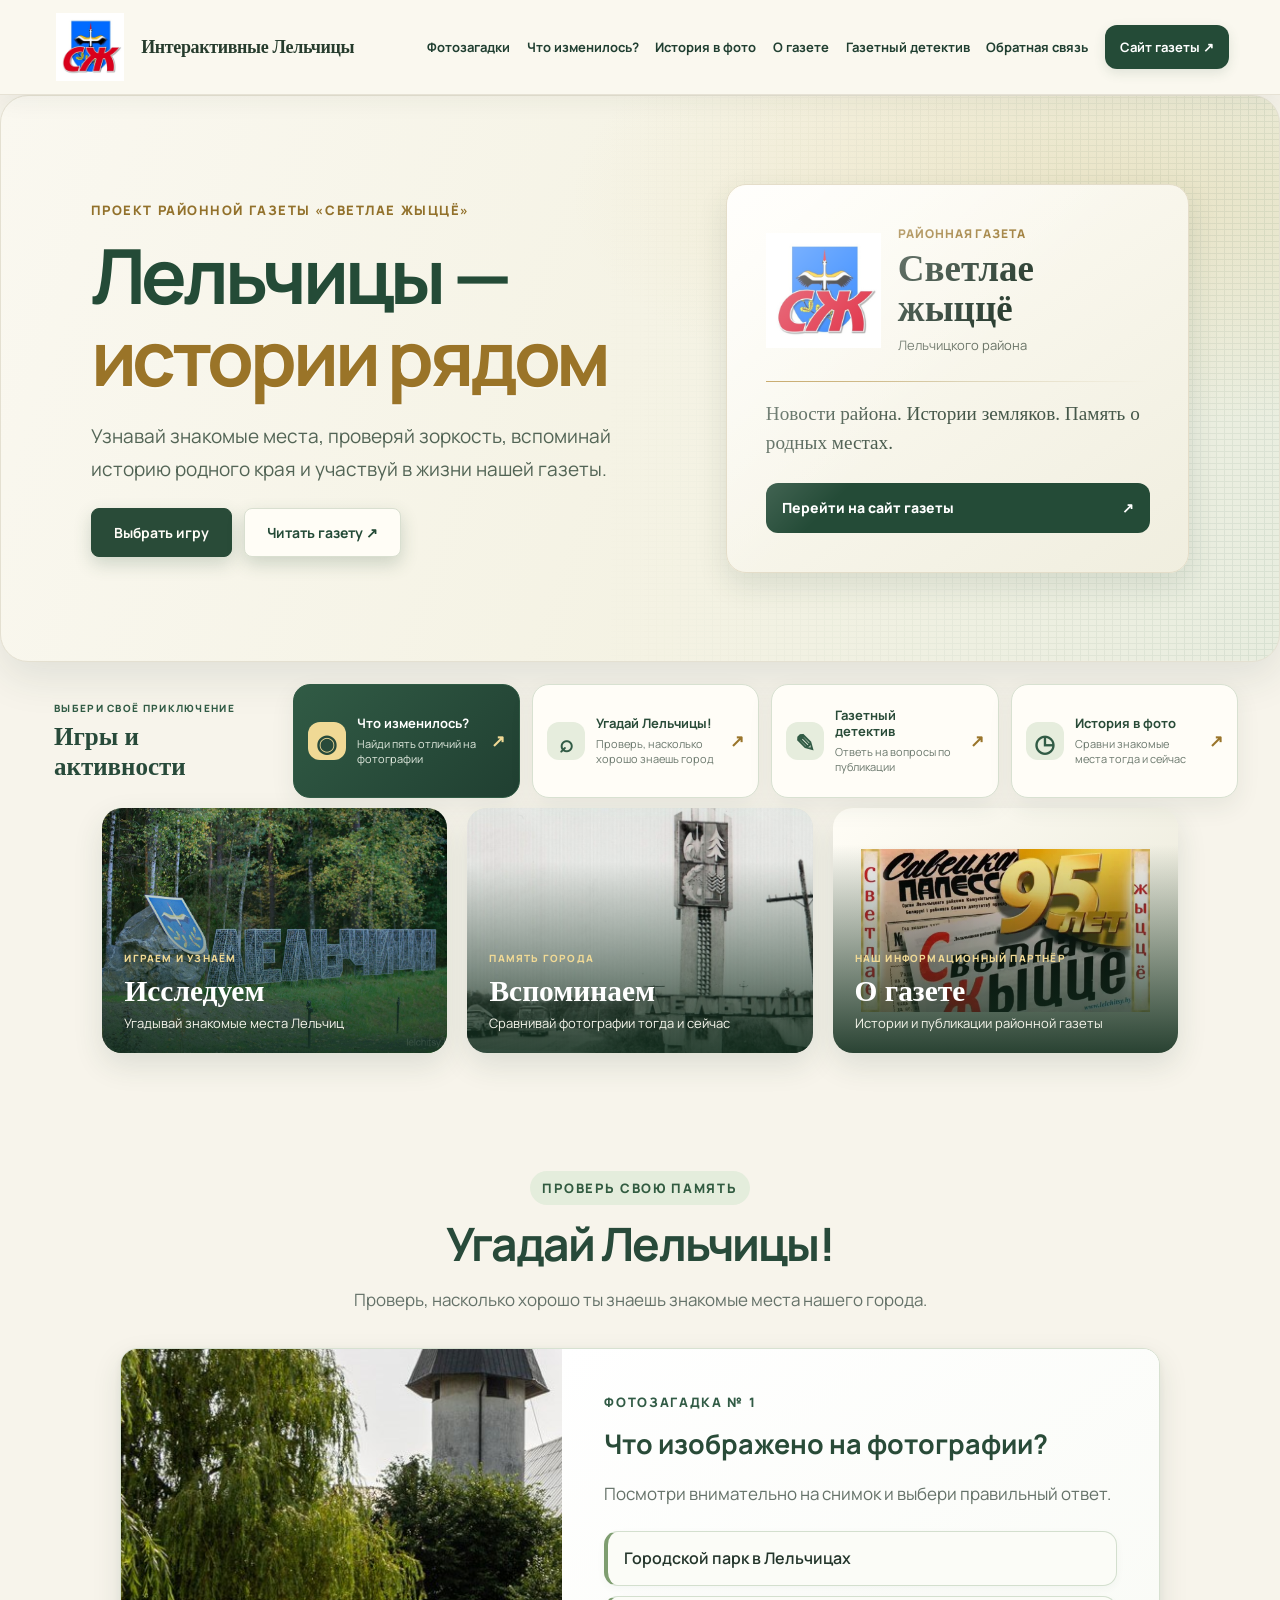
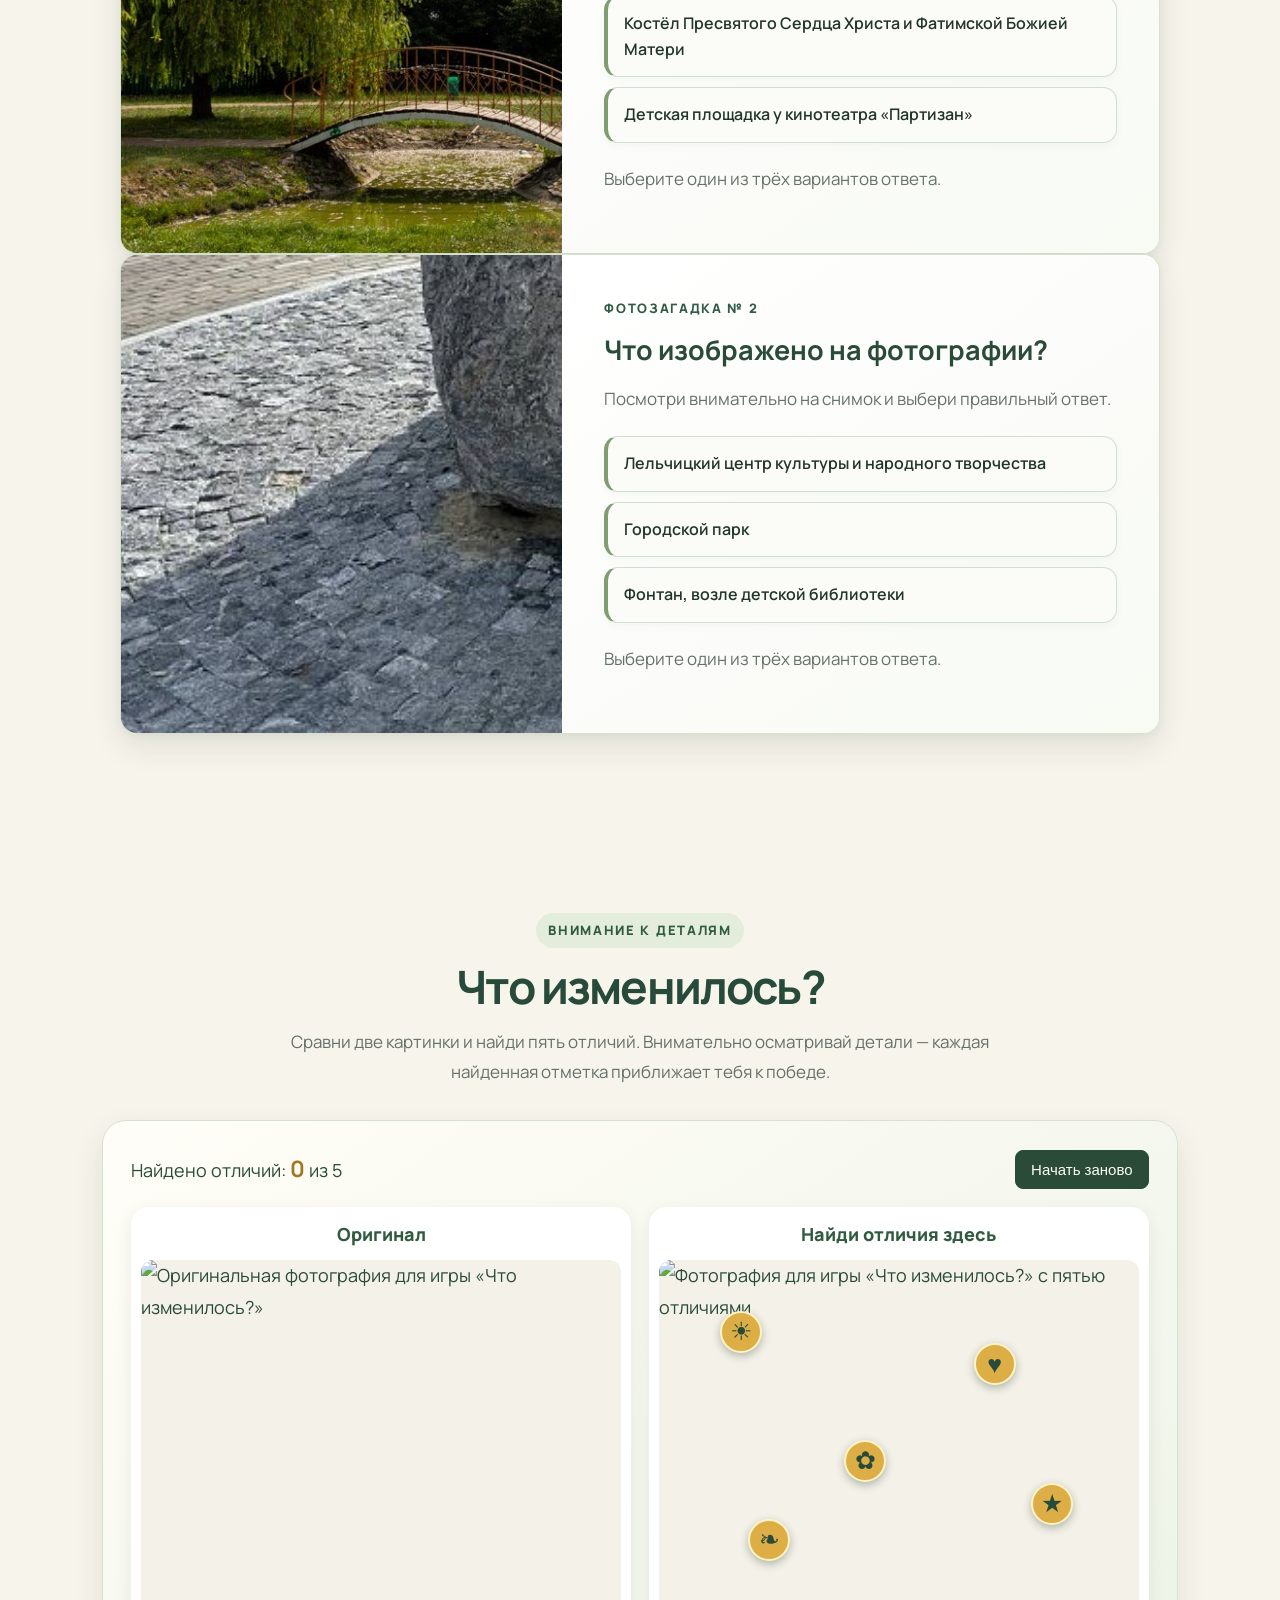
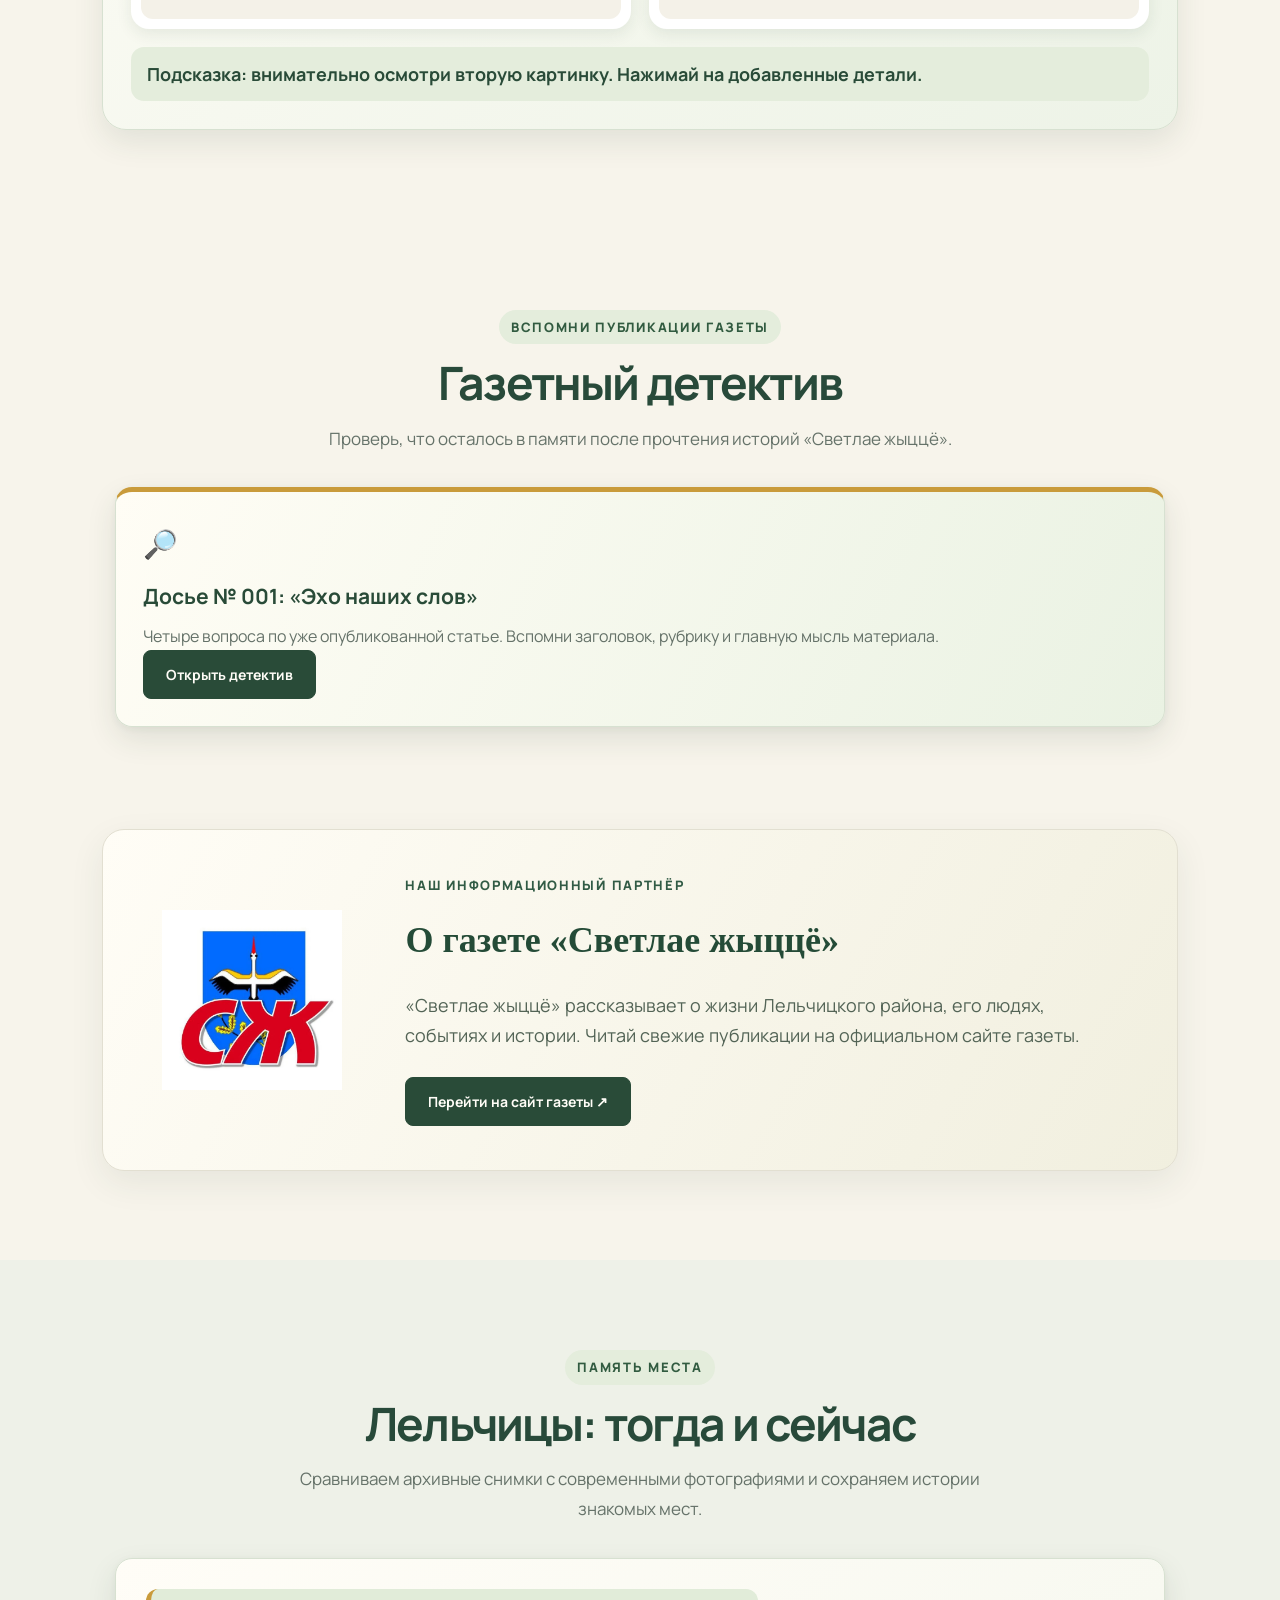
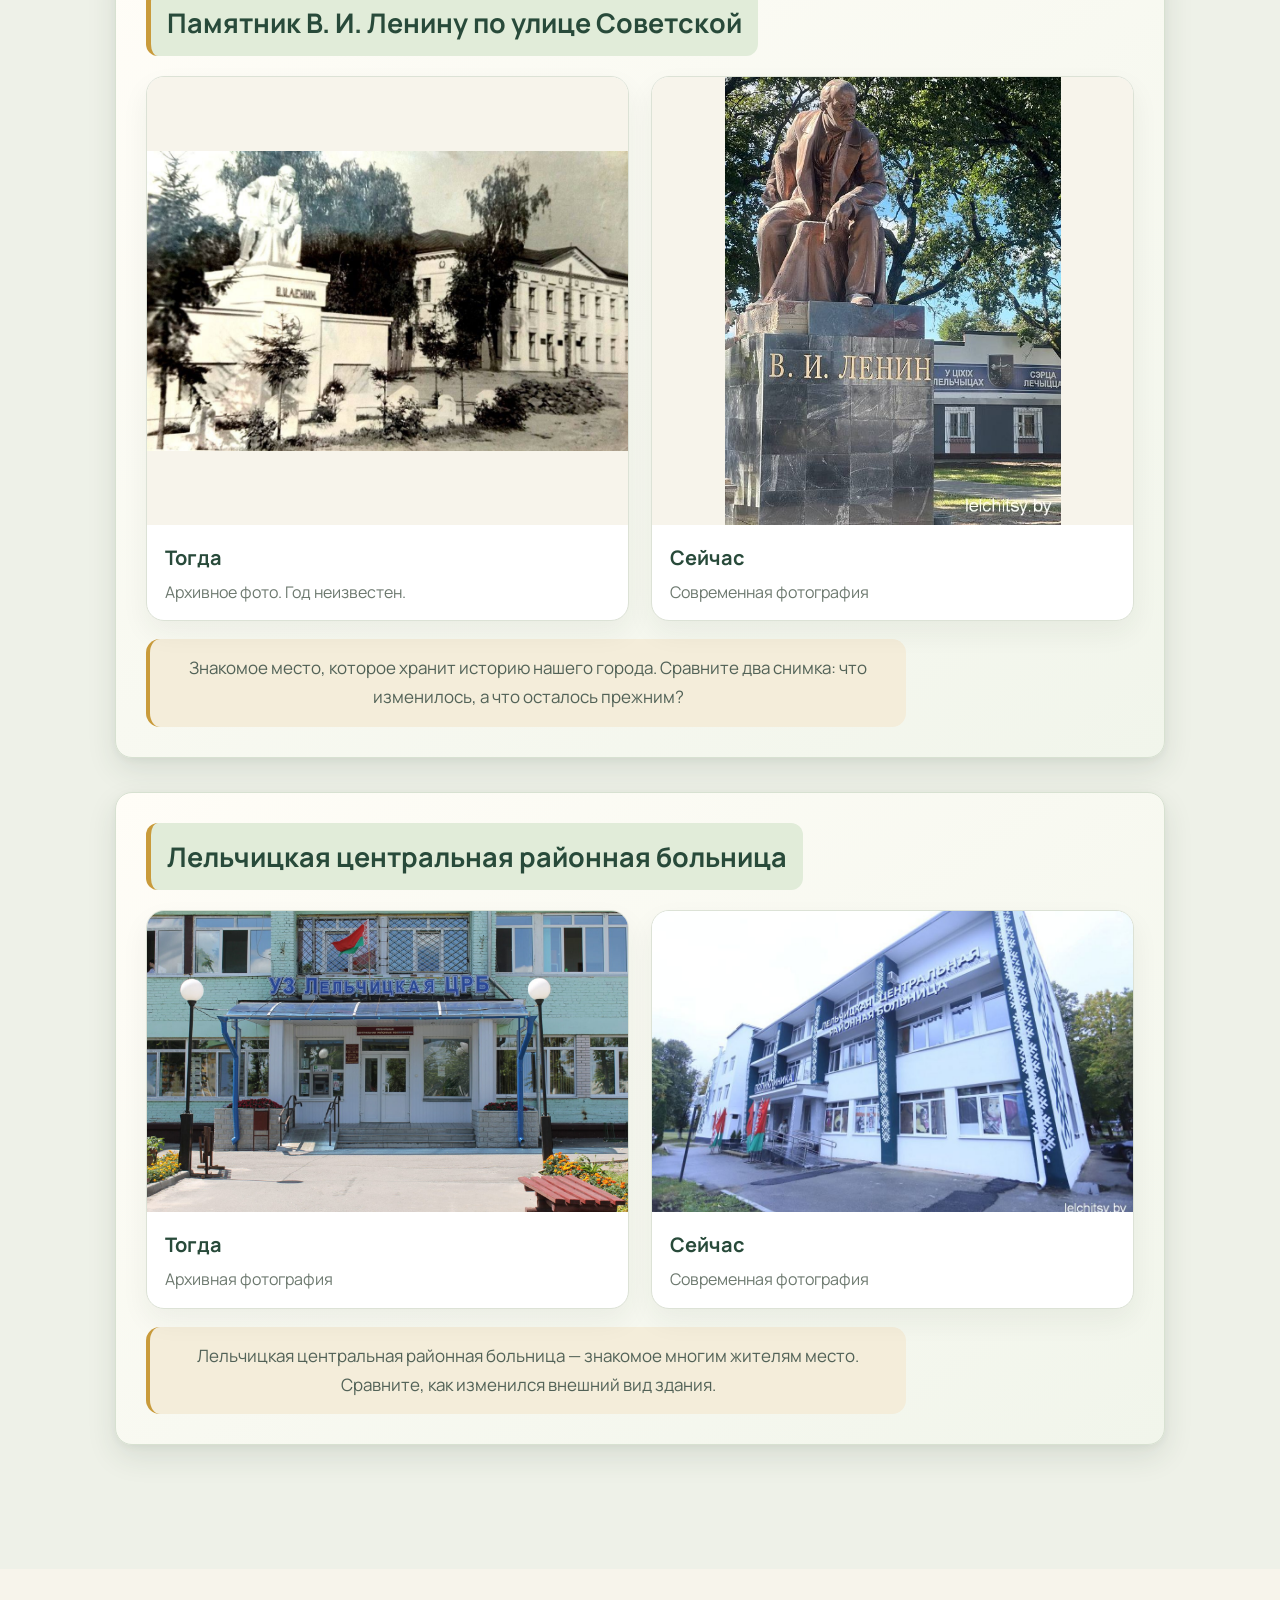
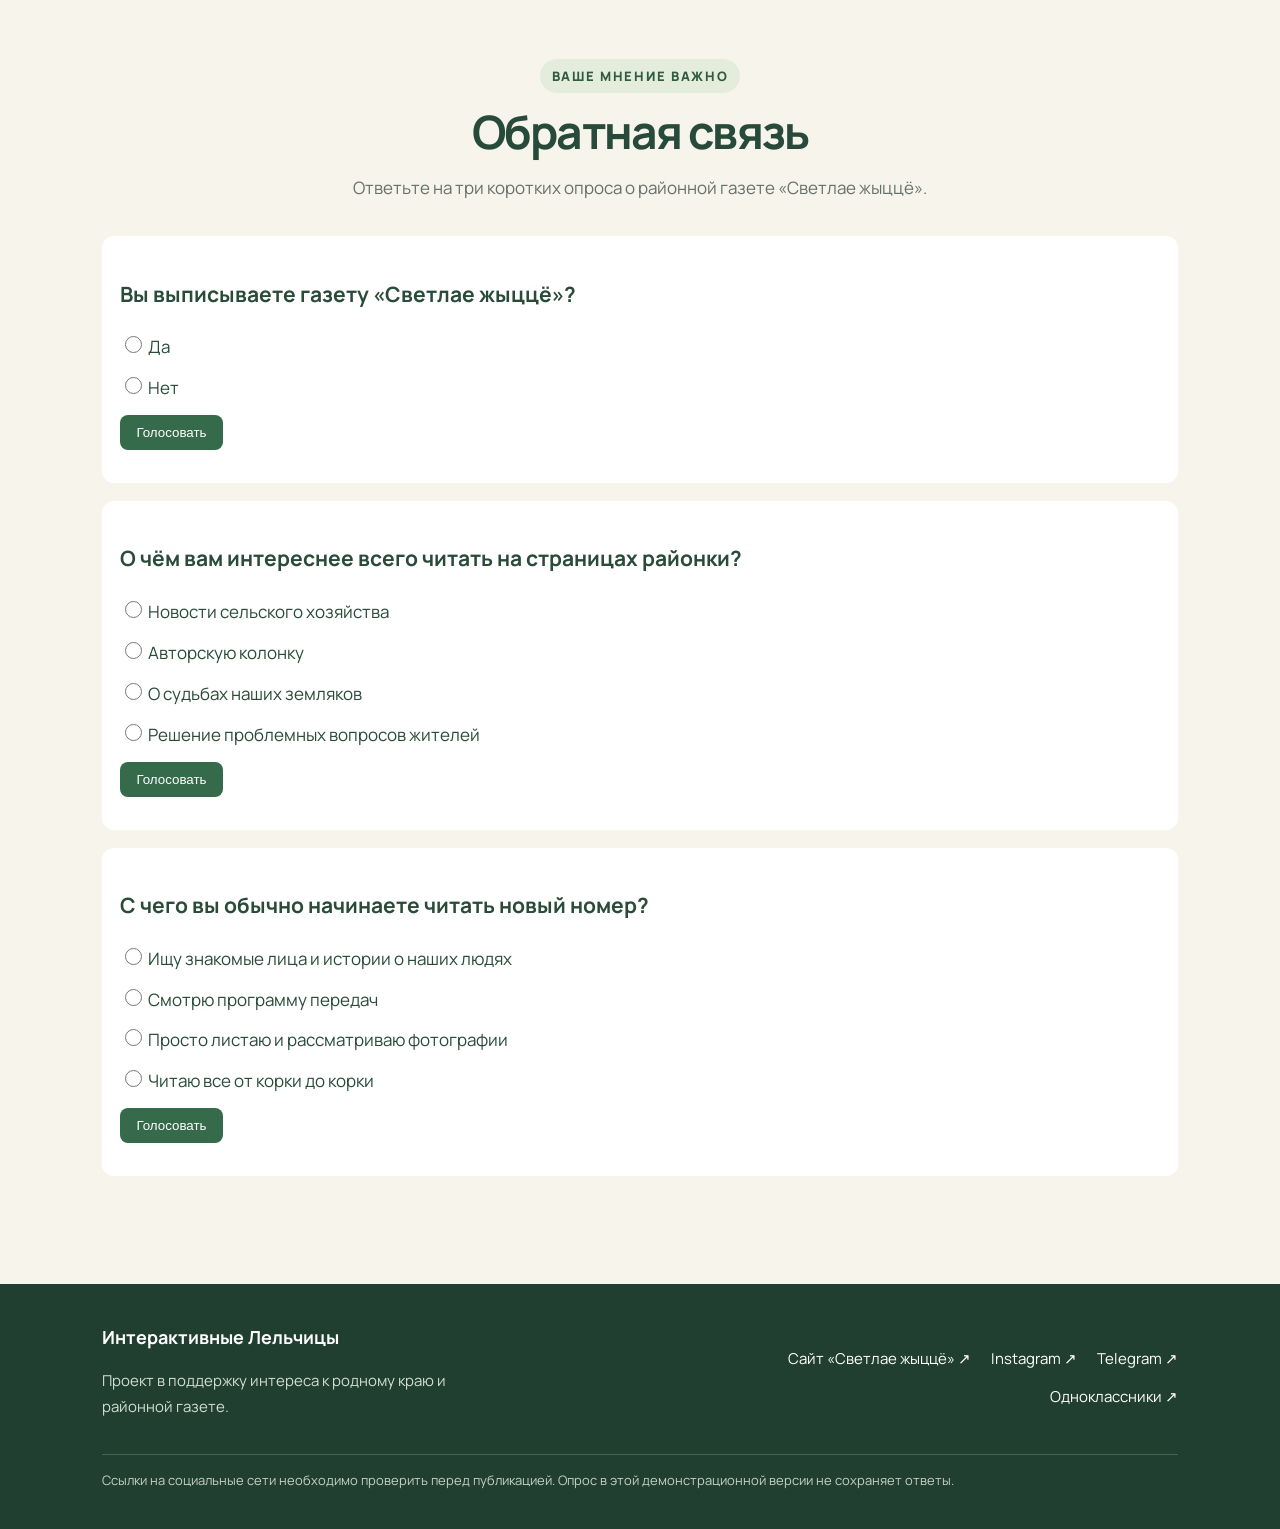
==== commit c396944d: "Подключить фотографии для игры «Что изменилось?»" ====
--- a/index.html
+++ b/index.html
@@ -124,12 +124,12 @@
         <div class="difference-pictures">
           <figure class="difference-picture">
             <figcaption>Оригинал</figcaption>
-            <img src="images/quiz-park.jpg" alt="Фотография места в Лельчицах без добавленных деталей">
+            <img src="images/lelchitsy-original-web.jpg" alt="Оригинальная фотография для игры «Что изменилось?»">
           </figure>
           <figure class="difference-picture difference-edited">
             <figcaption>Найди отличия здесь</figcaption>
             <div class="difference-image-wrap">
-              <img src="images/quiz-park.jpg" alt="Та же фотография с пятью добавленными деталями">
+              <img src="images/lelchitsy-differences-web.jpg" alt="Фотография для игры «Что изменилось?» с пятью отличиями">
               <button class="difference-target target-sun" type="button" data-difference="sun" aria-label="Отличие 1: солнышко">☀</button>
               <button class="difference-target target-bird" type="button" data-difference="bird" aria-label="Отличие 2: птичка">♥</button>
               <button class="difference-target target-flower" type="button" data-difference="flower" aria-label="Отличие 3: цветок">✿</button>
@@ -139,7 +139,7 @@
           </figure>
         </div>
         <p class="difference-message" id="difference-message" aria-live="polite">Подсказка: внимательно осмотри вторую картинку. Нажимай на добавленные детали.</p>
-        <p class="difference-note">Пока это демонстрационная версия: отличия добавлены поверх фотографии. Позже можно подготовить специальную пару снимков Лельчиц с более естественными изменениями.</p>
+        
       </div>
     </section>
 
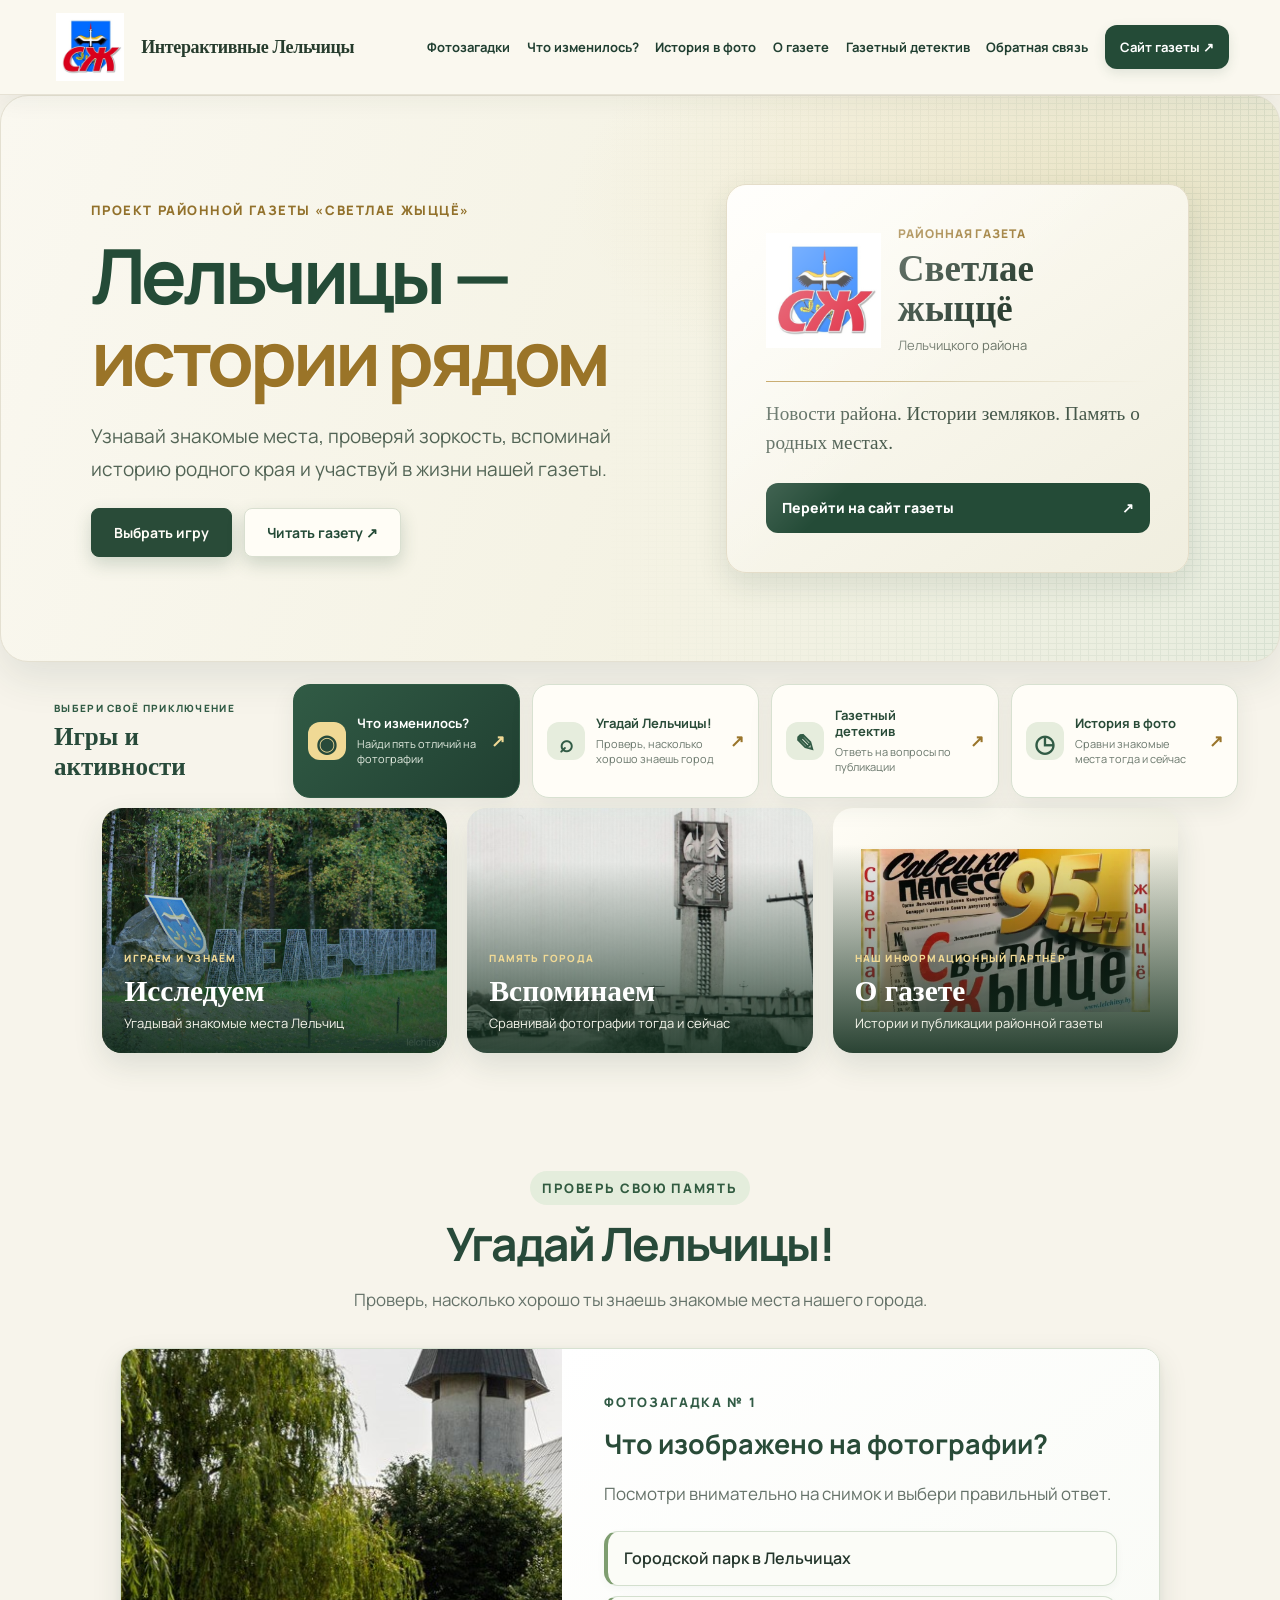
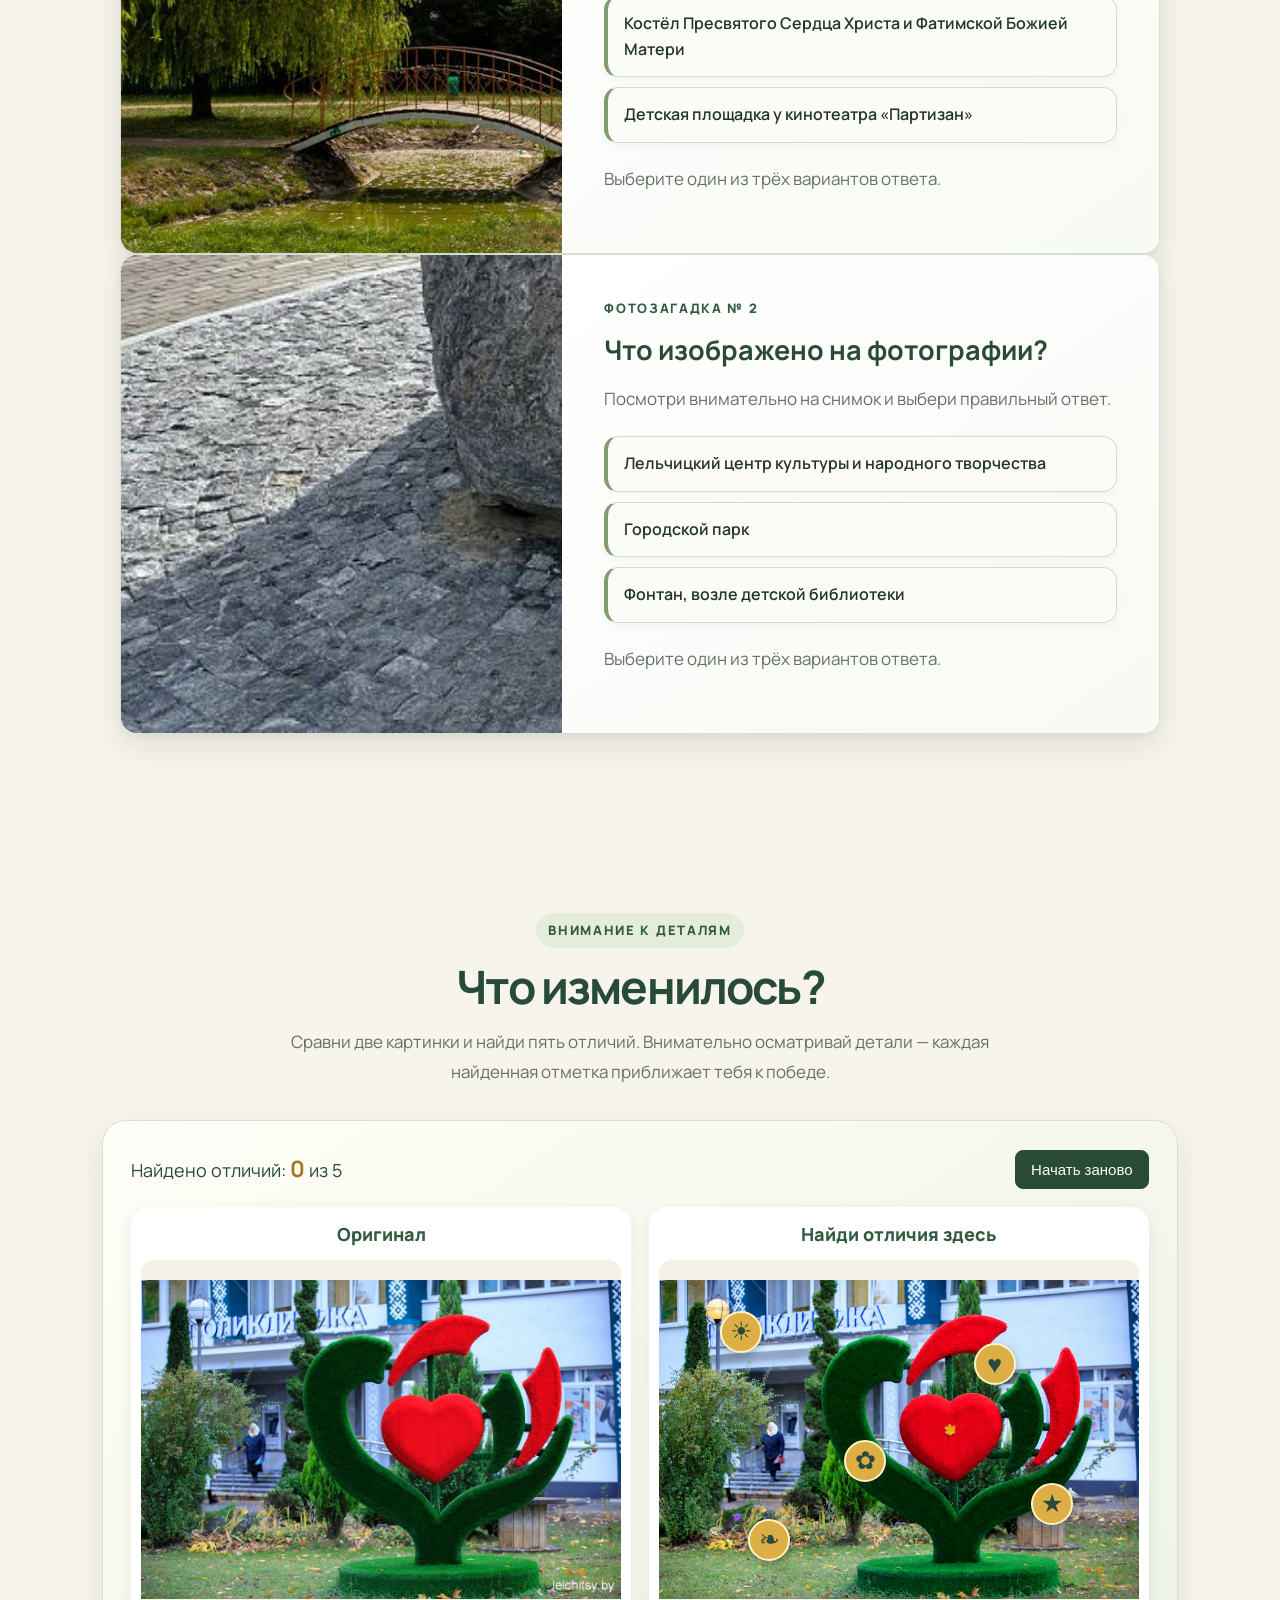
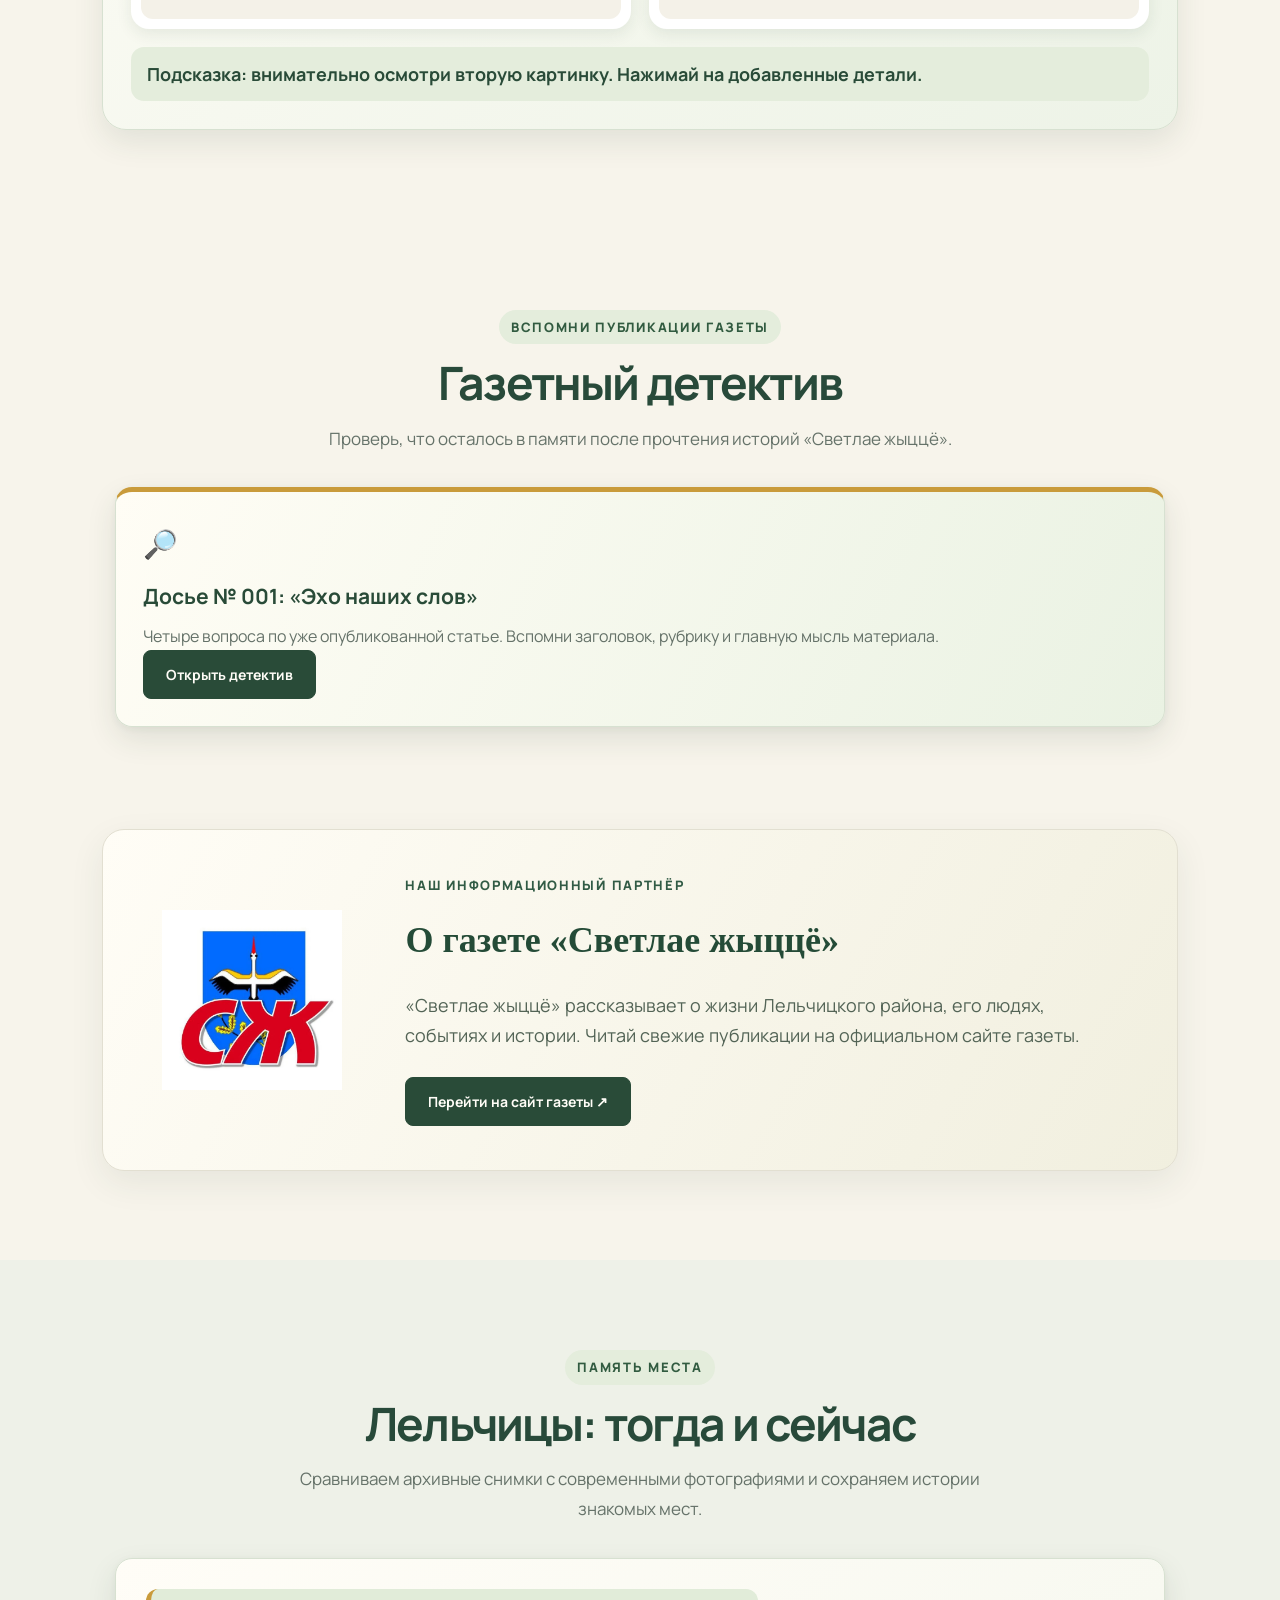
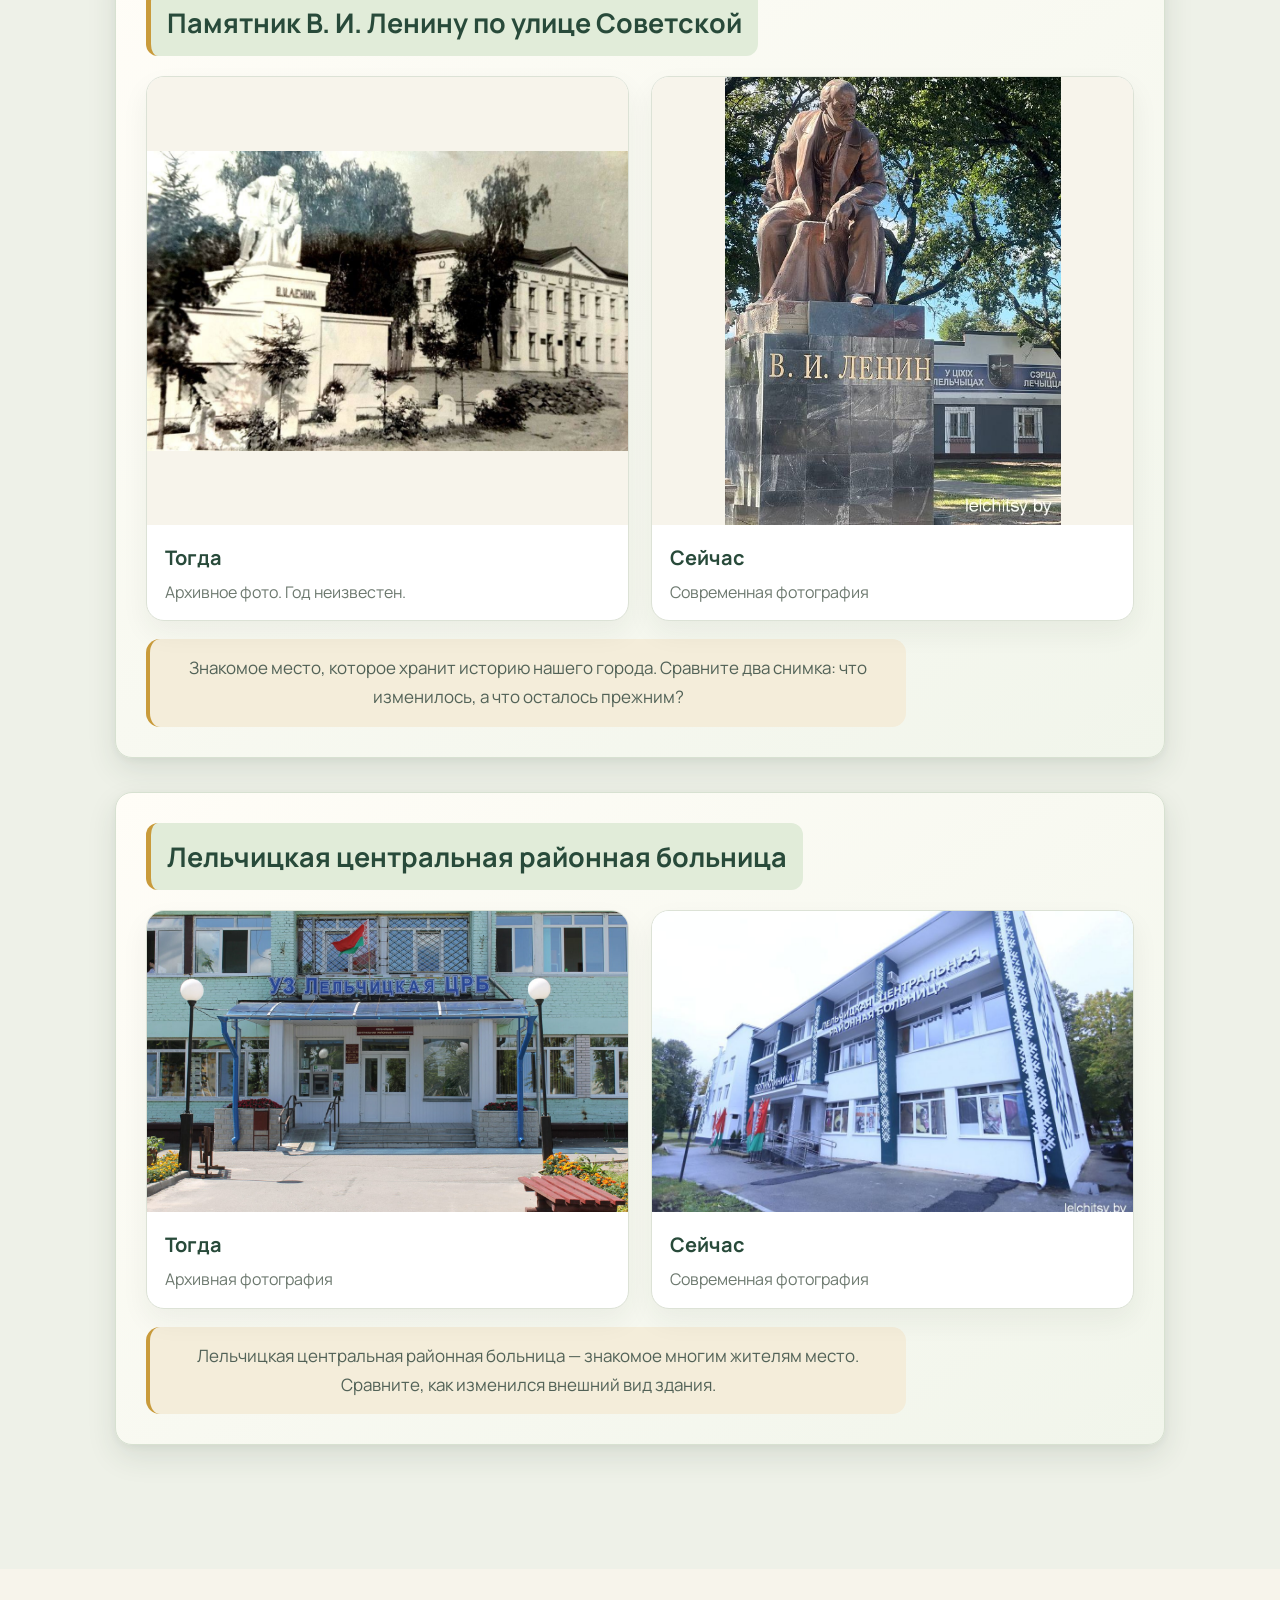
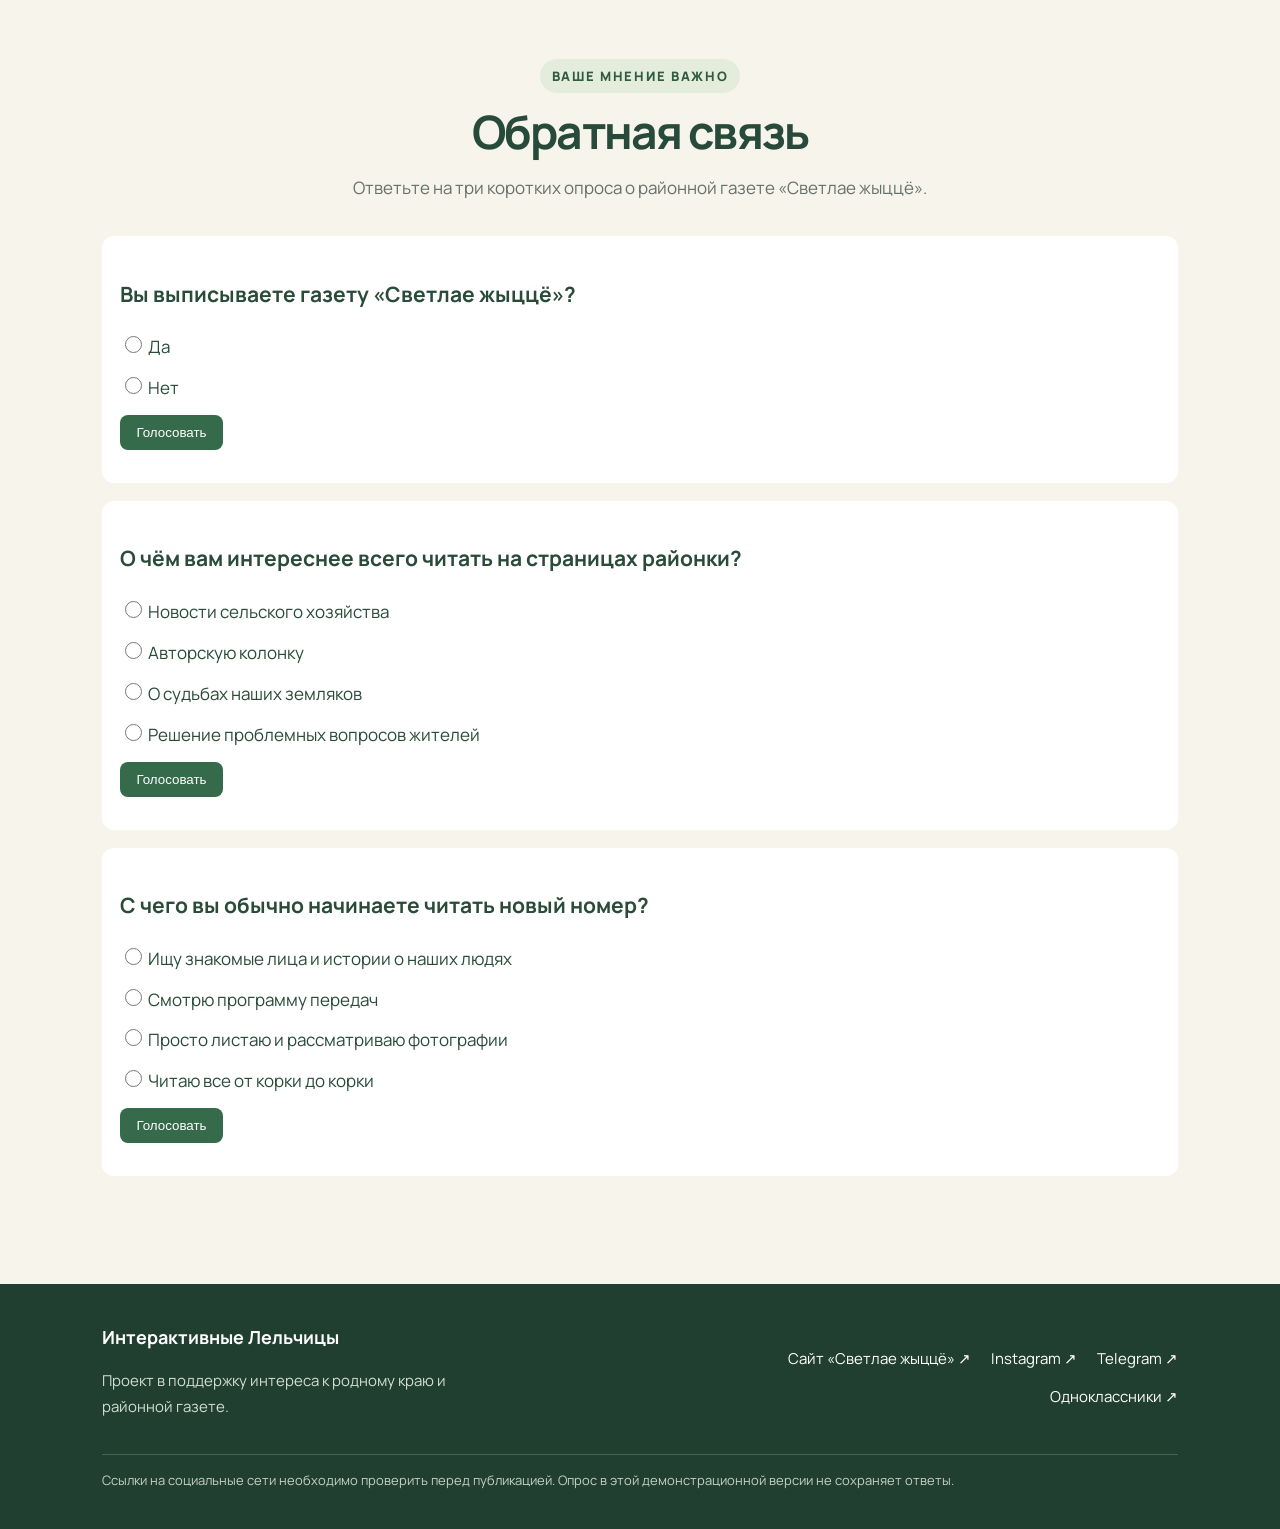
==== commit a53d68b5: "Исправить пути к загруженным изображениям игры" ====
--- a/index.html
+++ b/index.html
@@ -124,12 +124,12 @@
         <div class="difference-pictures">
           <figure class="difference-picture">
             <figcaption>Оригинал</figcaption>
-            <img src="images/lelchitsy-original-web.jpg" alt="Оригинальная фотография для игры «Что изменилось?»">
+            <img src="images/lelchitsy-original-web.jpg.jpg" alt="Оригинальная фотография для игры «Что изменилось?»">
           </figure>
           <figure class="difference-picture difference-edited">
             <figcaption>Найди отличия здесь</figcaption>
             <div class="difference-image-wrap">
-              <img src="images/lelchitsy-differences-web.jpg" alt="Фотография для игры «Что изменилось?» с пятью отличиями">
+              <img src="images/lelchitsy-differences-web.jpg.png" alt="Фотография для игры «Что изменилось?» с пятью отличиями">
               <button class="difference-target target-sun" type="button" data-difference="sun" aria-label="Отличие 1: солнышко">☀</button>
               <button class="difference-target target-bird" type="button" data-difference="bird" aria-label="Отличие 2: птичка">♥</button>
               <button class="difference-target target-flower" type="button" data-difference="flower" aria-label="Отличие 3: цветок">✿</button>
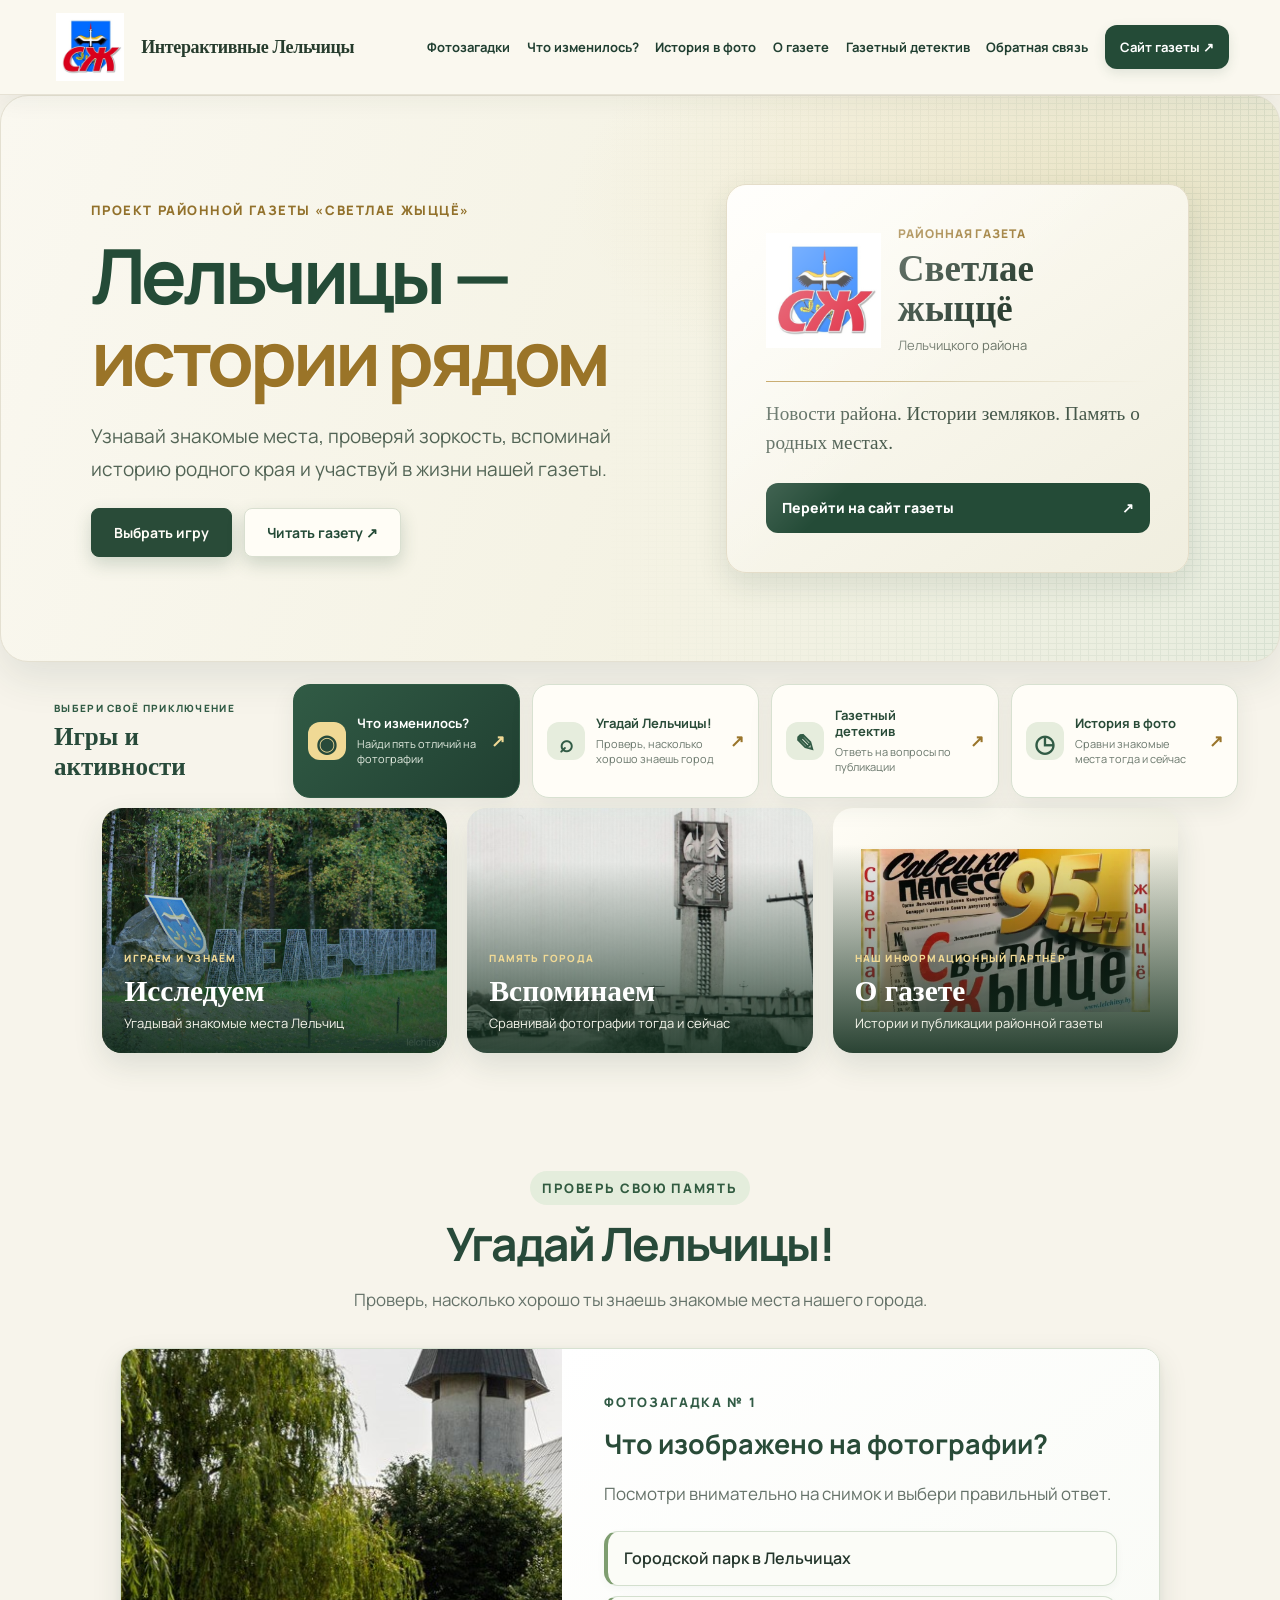
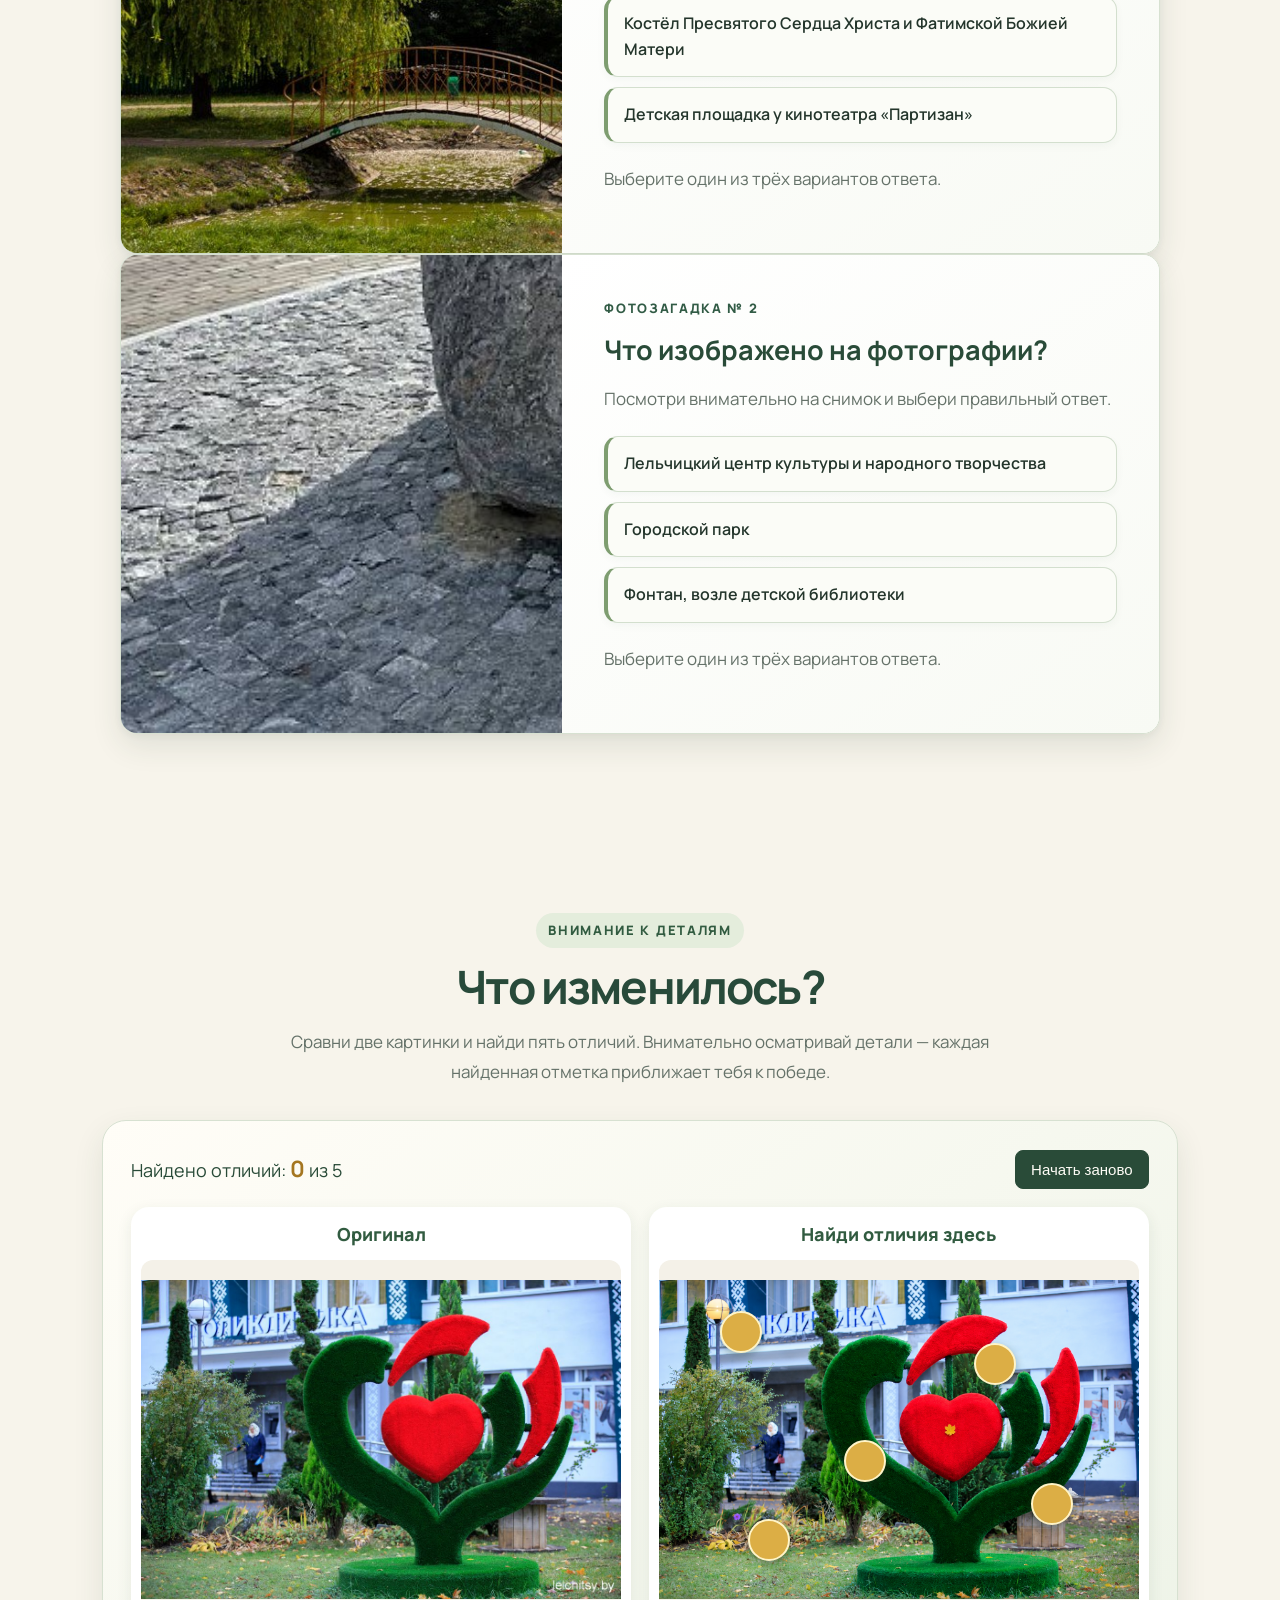
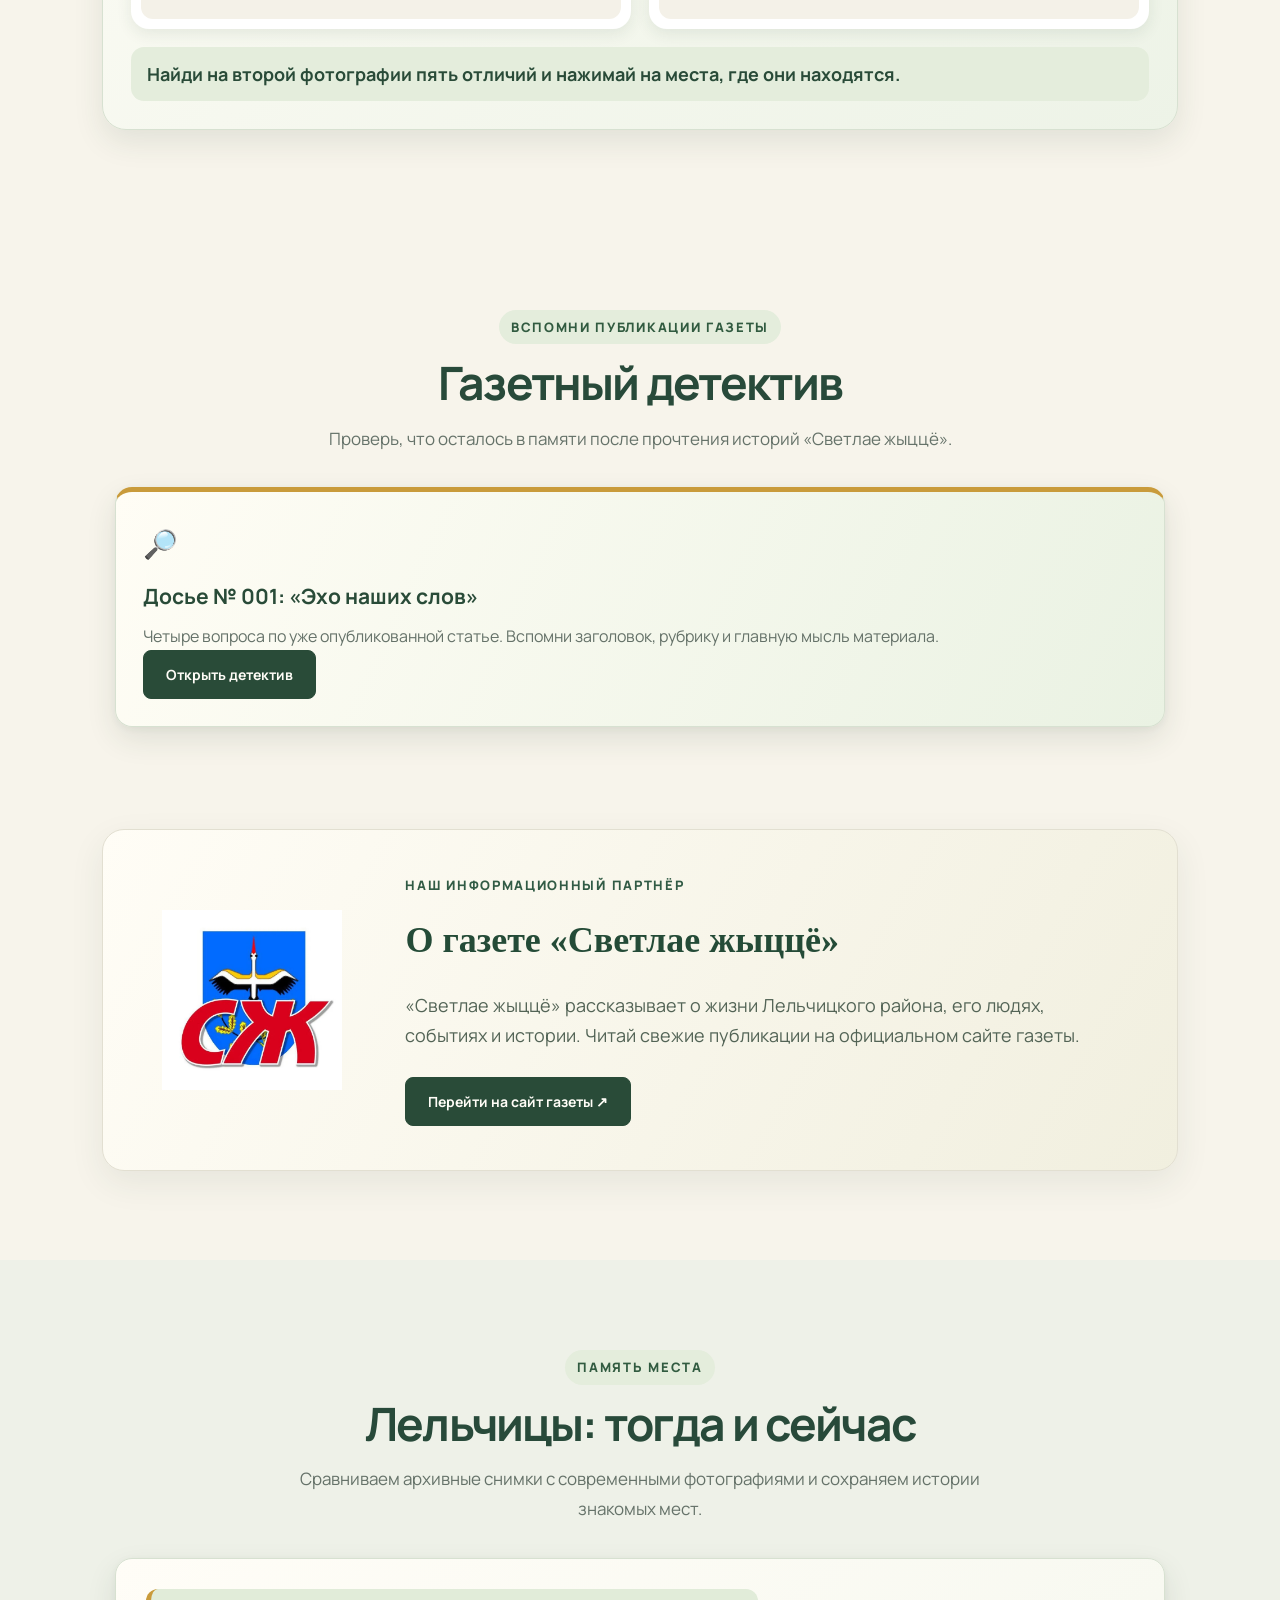
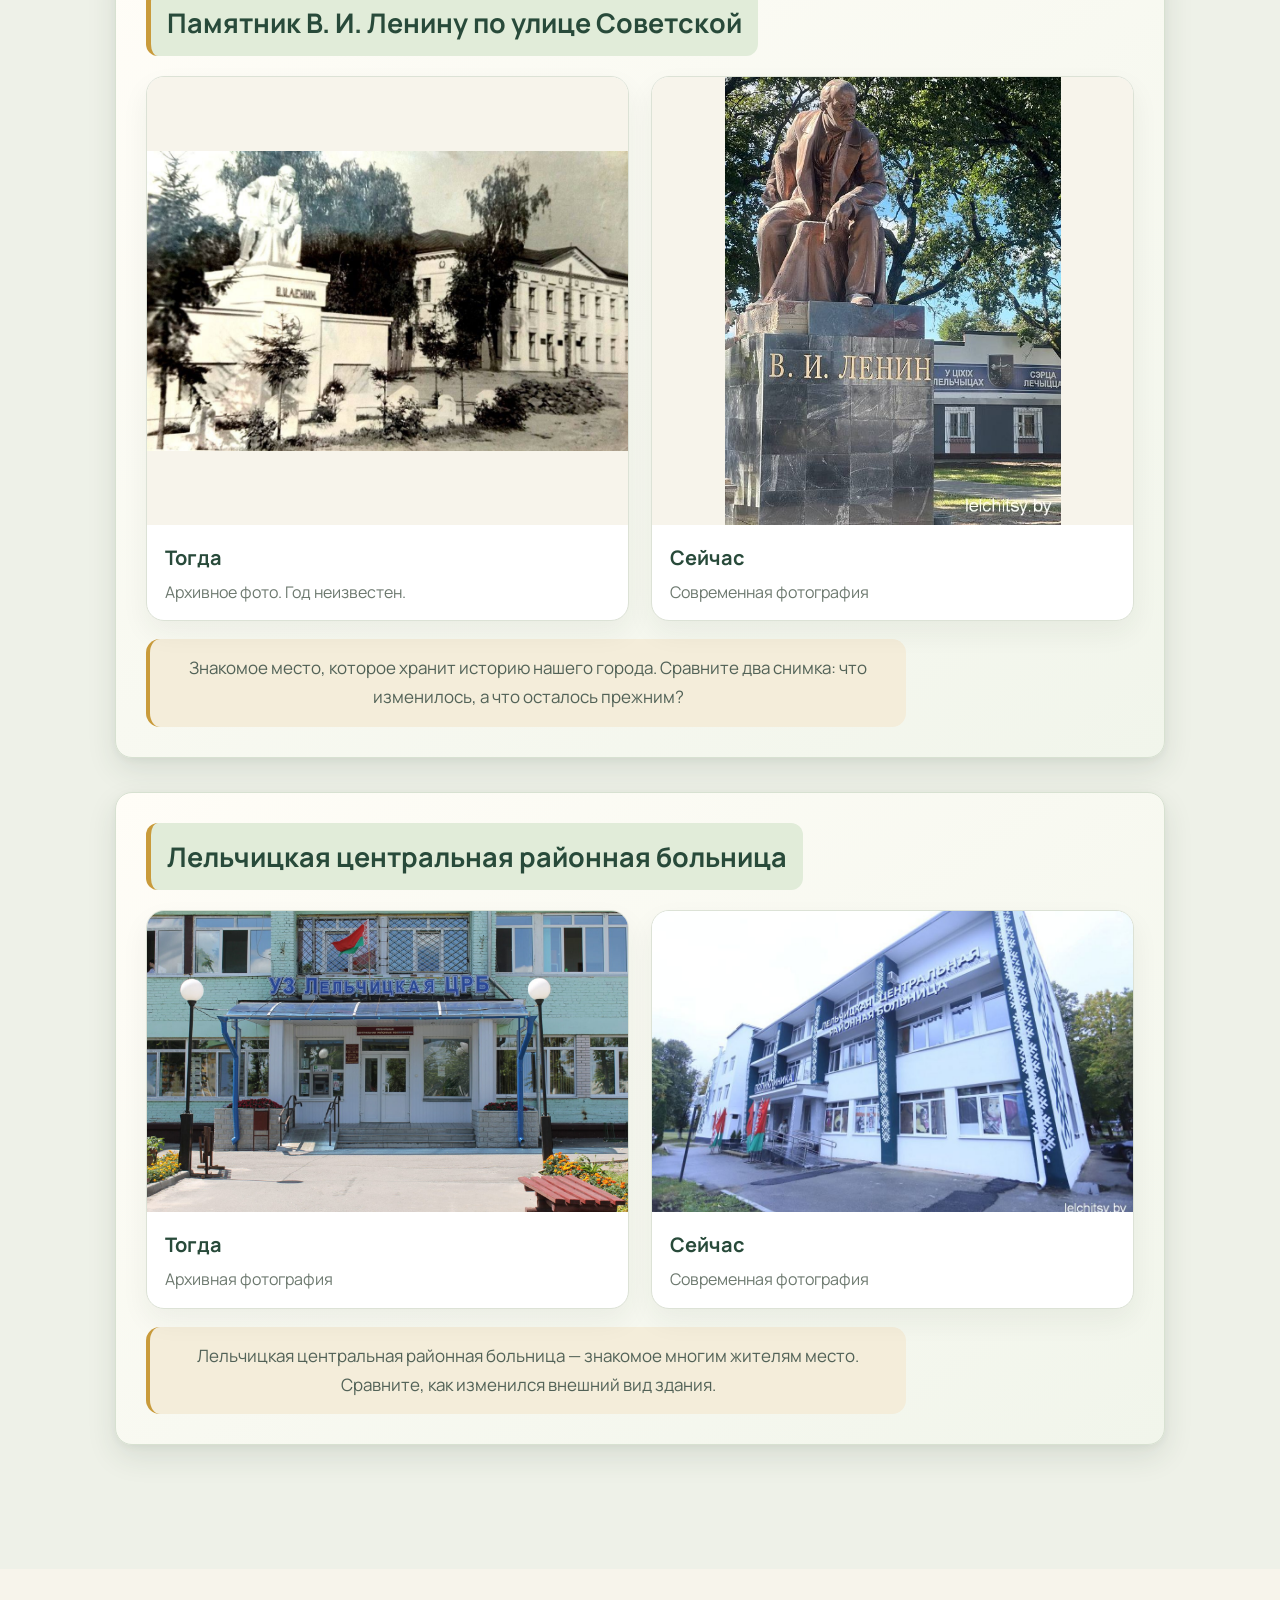
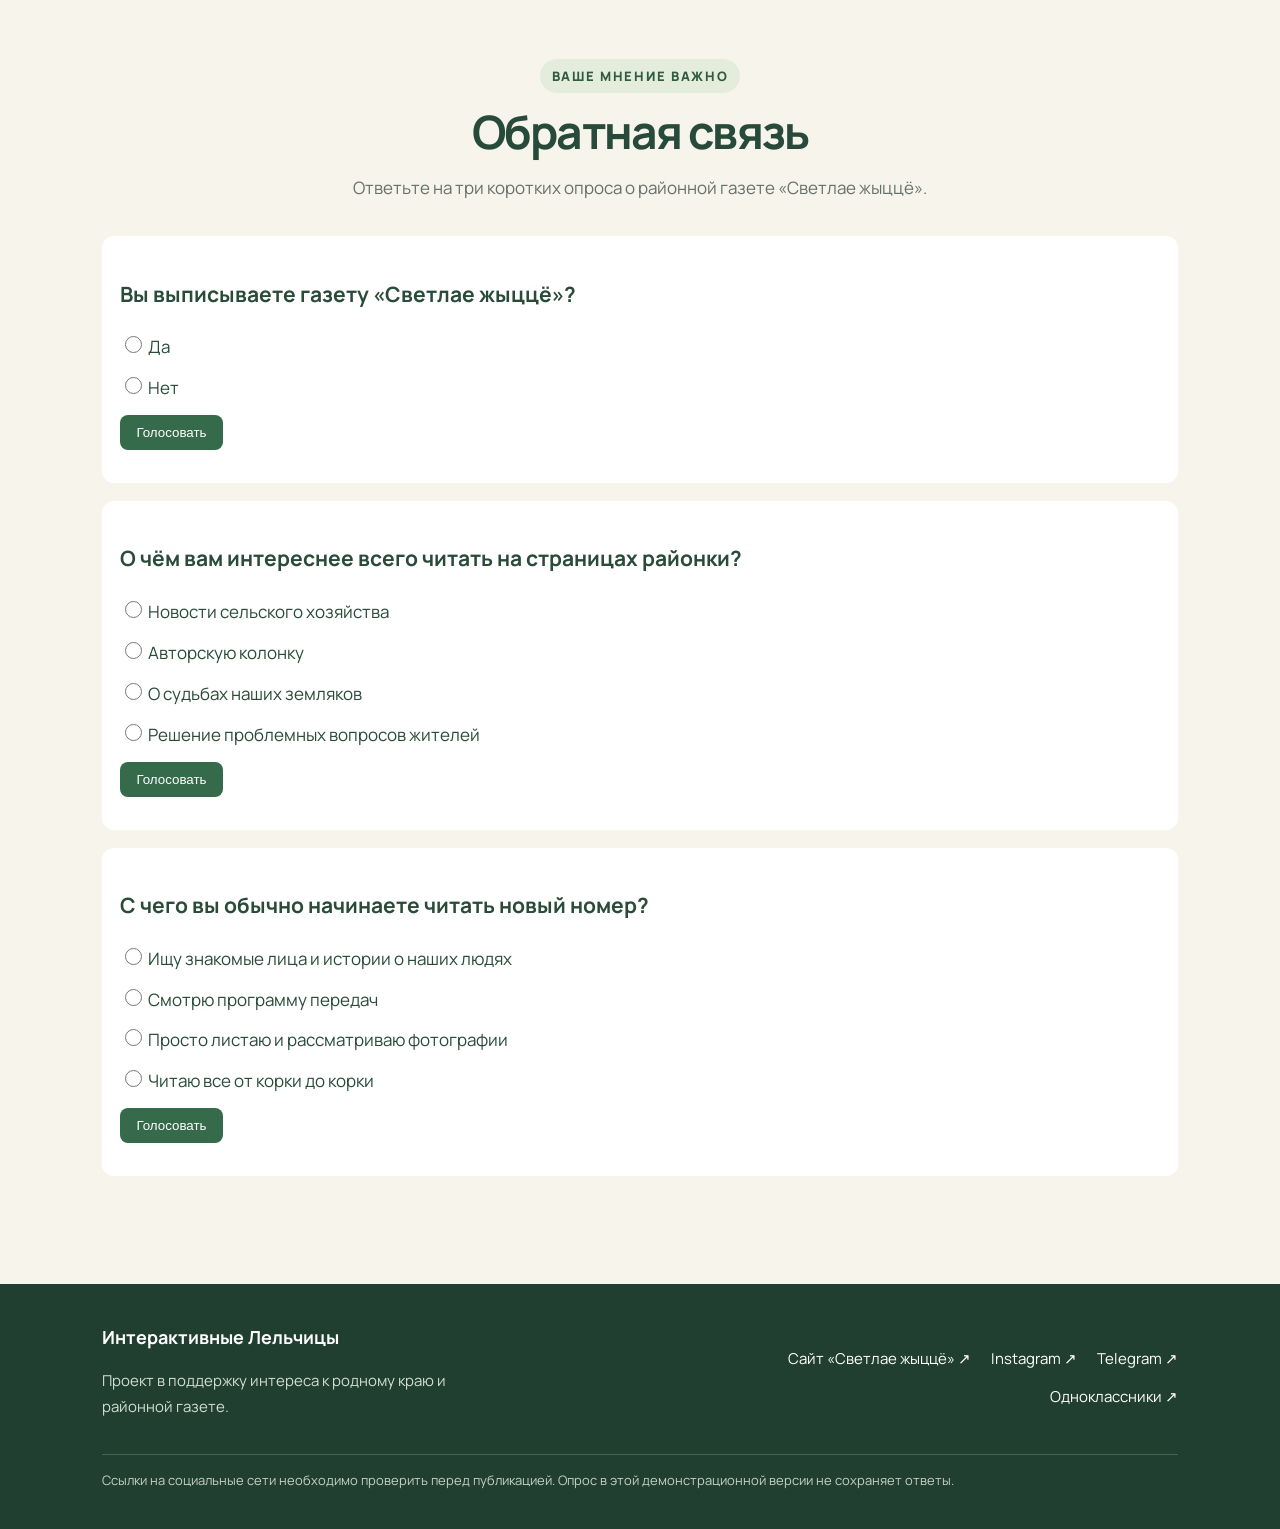
==== commit 01645669: "Убрать подсказки-значки из игры «Что изменилось?»" ====
--- a/index.html
+++ b/index.html
@@ -130,15 +130,15 @@
             <figcaption>Найди отличия здесь</figcaption>
             <div class="difference-image-wrap">
               <img src="images/lelchitsy-differences-web.jpg.png" alt="Фотография для игры «Что изменилось?» с пятью отличиями">
-              <button class="difference-target target-sun" type="button" data-difference="sun" aria-label="Отличие 1: солнышко">☀</button>
-              <button class="difference-target target-bird" type="button" data-difference="bird" aria-label="Отличие 2: птичка">♥</button>
-              <button class="difference-target target-flower" type="button" data-difference="flower" aria-label="Отличие 3: цветок">✿</button>
-              <button class="difference-target target-star" type="button" data-difference="star" aria-label="Отличие 4: звёздочка">★</button>
-              <button class="difference-target target-leaf" type="button" data-difference="leaf" aria-label="Отличие 5: листочек">❧</button>
+              <button class="difference-target target-sun" type="button" data-difference="sun" aria-label="Найденное отличие"></button>
+              <button class="difference-target target-bird" type="button" data-difference="bird" aria-label="Найденное отличие"></button>
+              <button class="difference-target target-flower" type="button" data-difference="flower" aria-label="Найденное отличие"></button>
+              <button class="difference-target target-star" type="button" data-difference="star" aria-label="Найденное отличие"></button>
+              <button class="difference-target target-leaf" type="button" data-difference="leaf" aria-label="Найденное отличие"></button>
             </div>
           </figure>
         </div>
-        <p class="difference-message" id="difference-message" aria-live="polite">Подсказка: внимательно осмотри вторую картинку. Нажимай на добавленные детали.</p>
+        <p class="difference-message" id="difference-message" aria-live="polite">Найди на второй фотографии пять отличий и нажимай на места, где они находятся.</p>
         
       </div>
     </section>
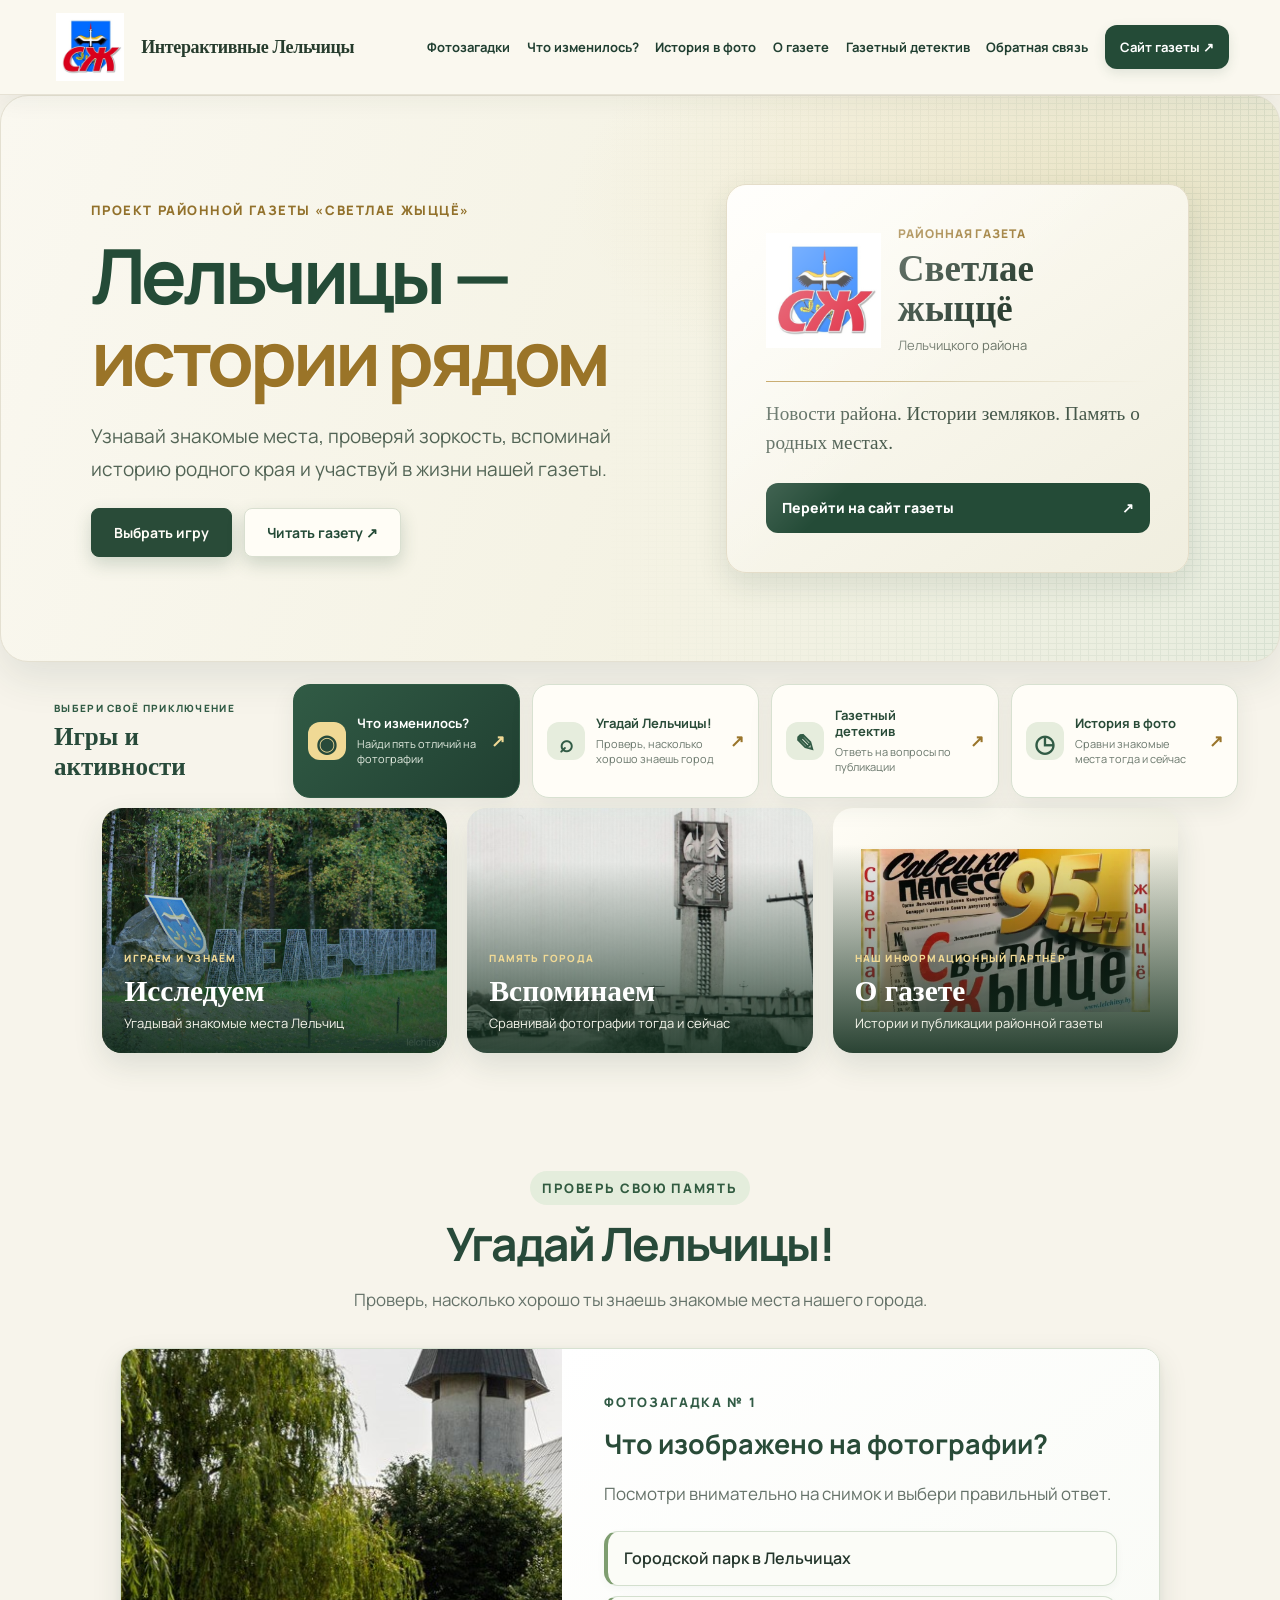
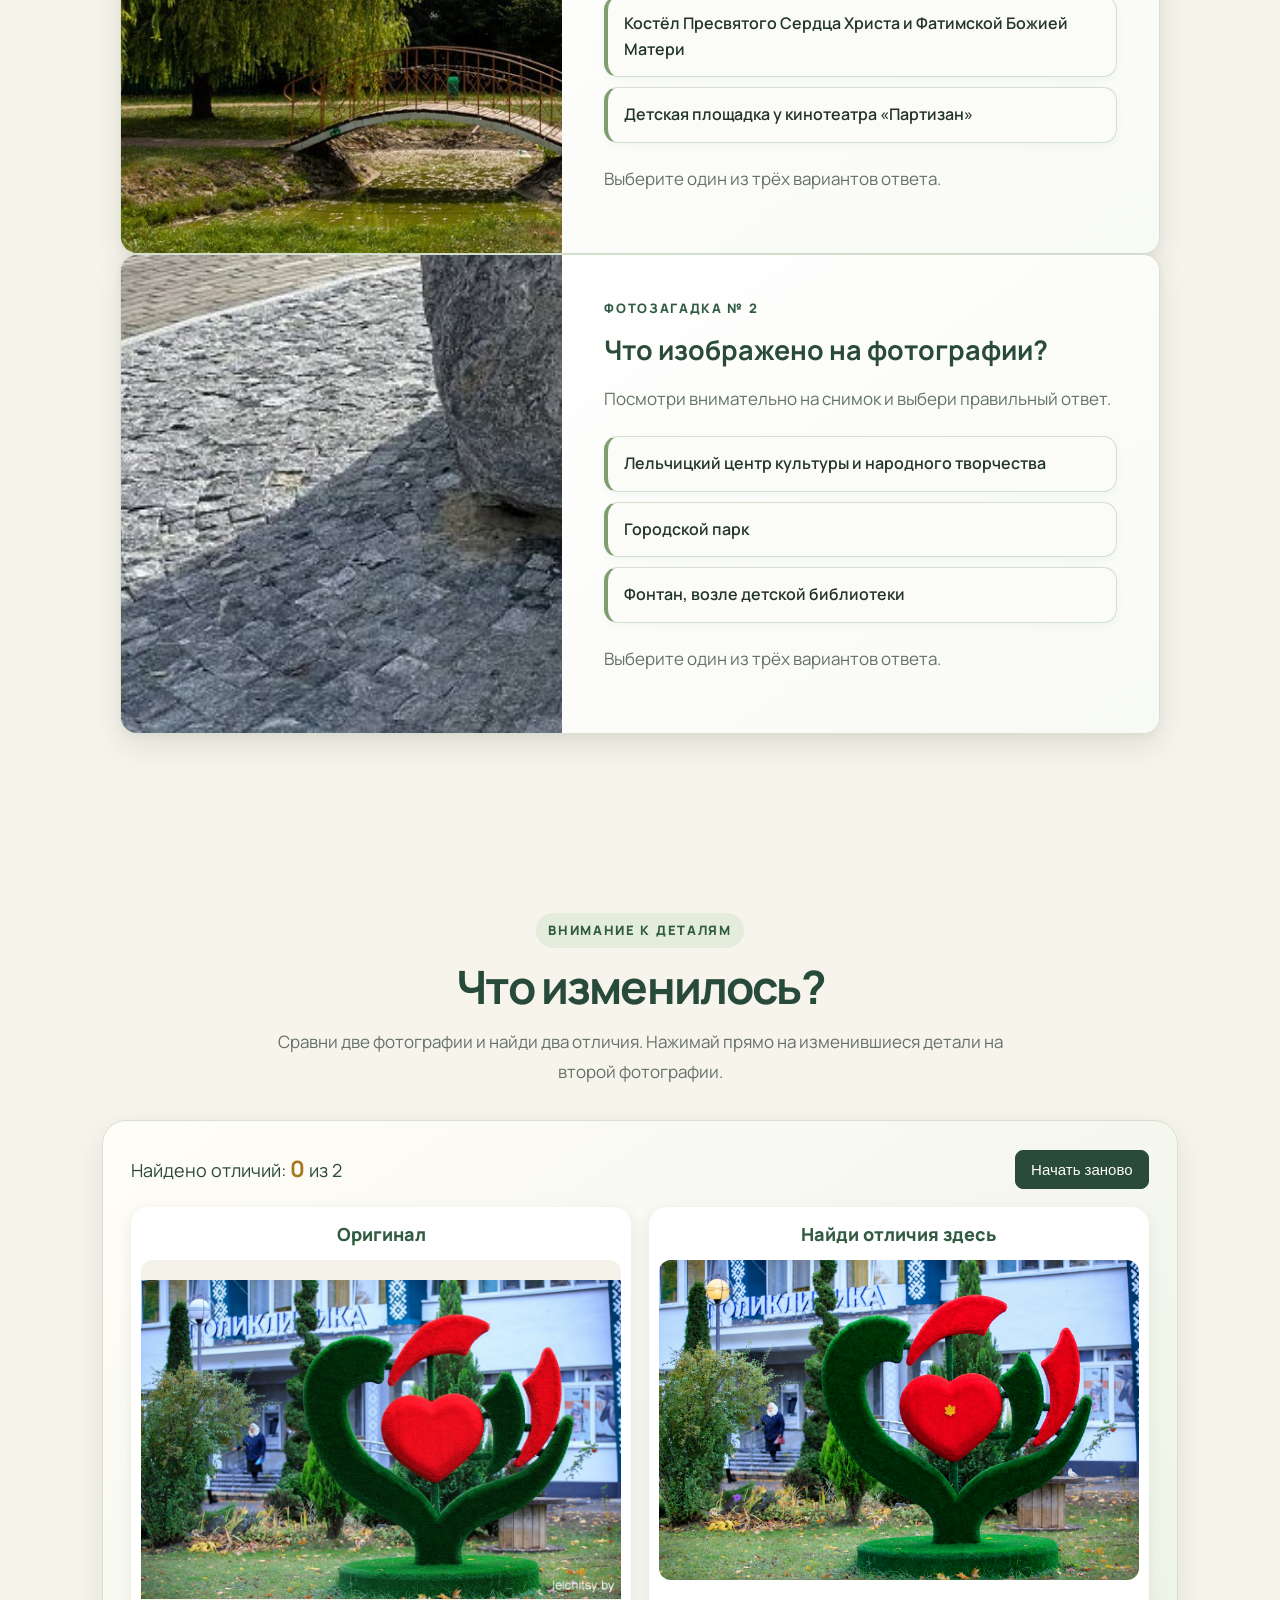
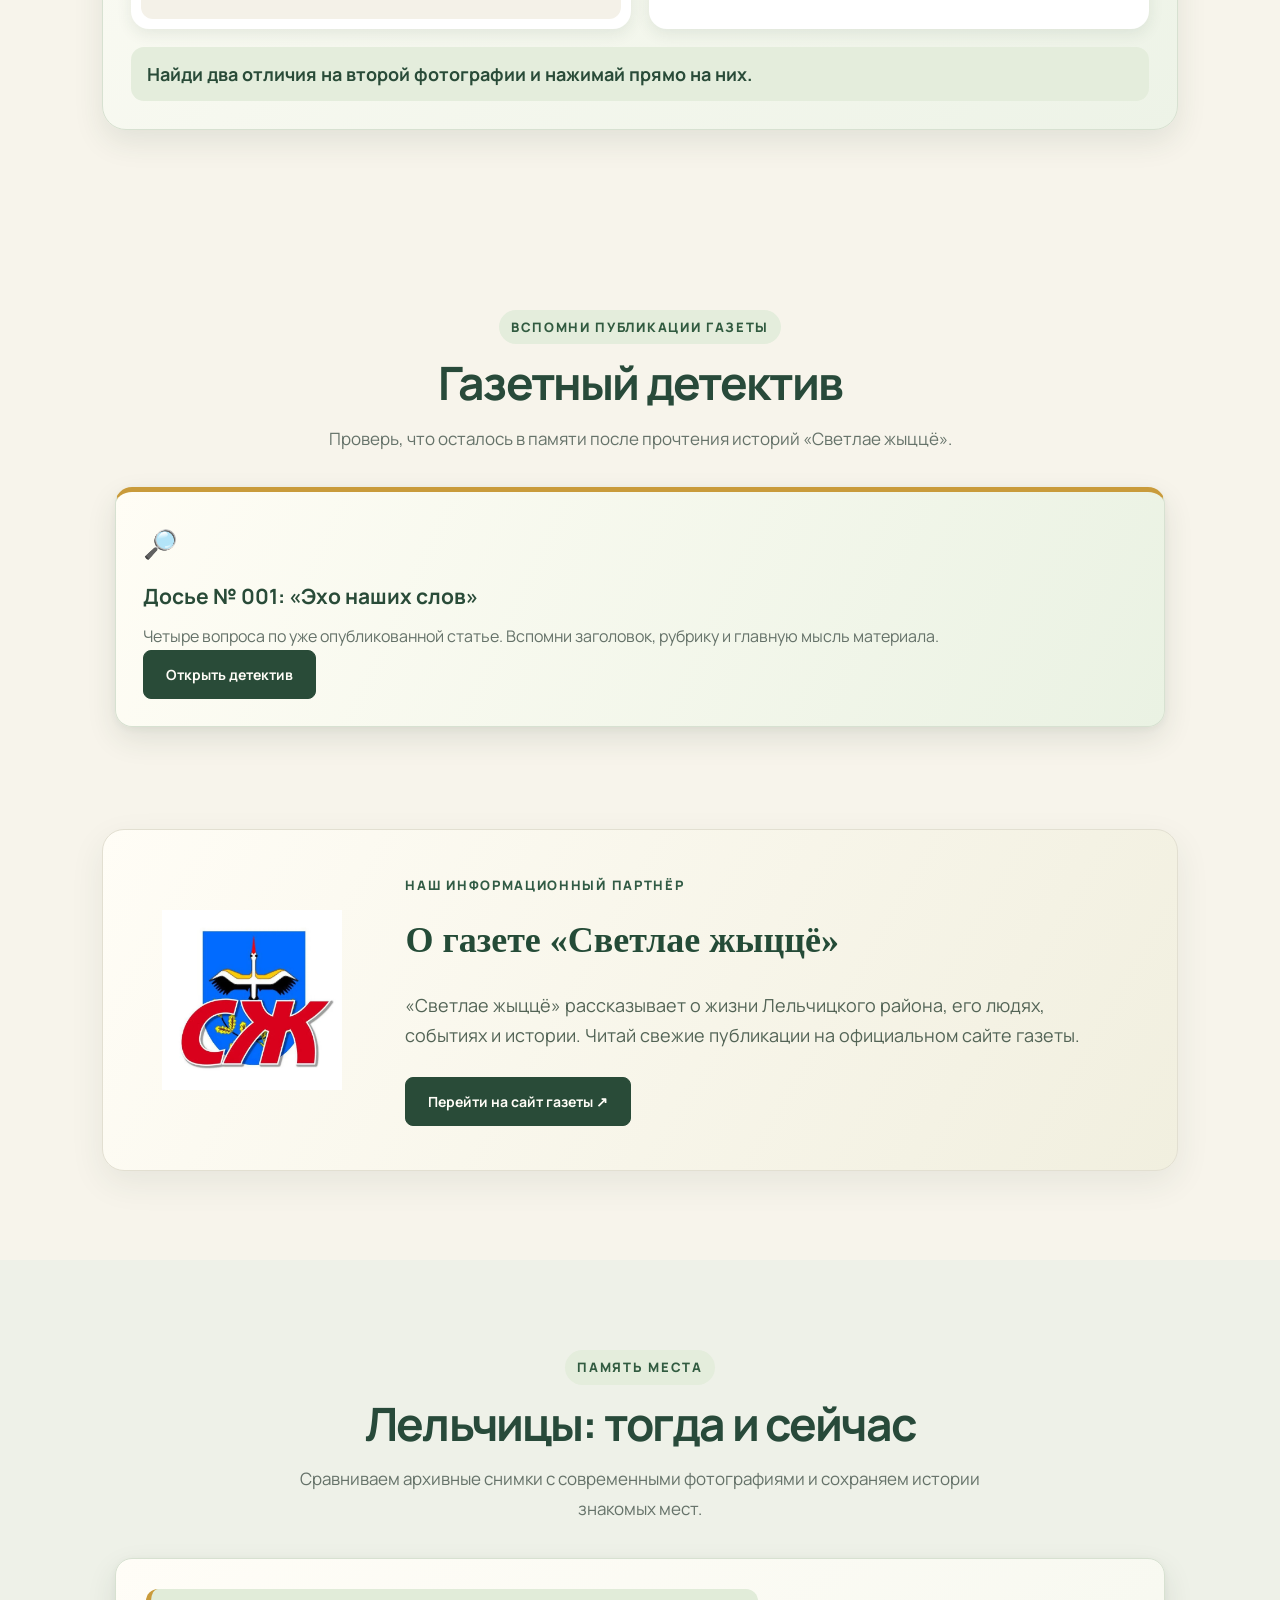
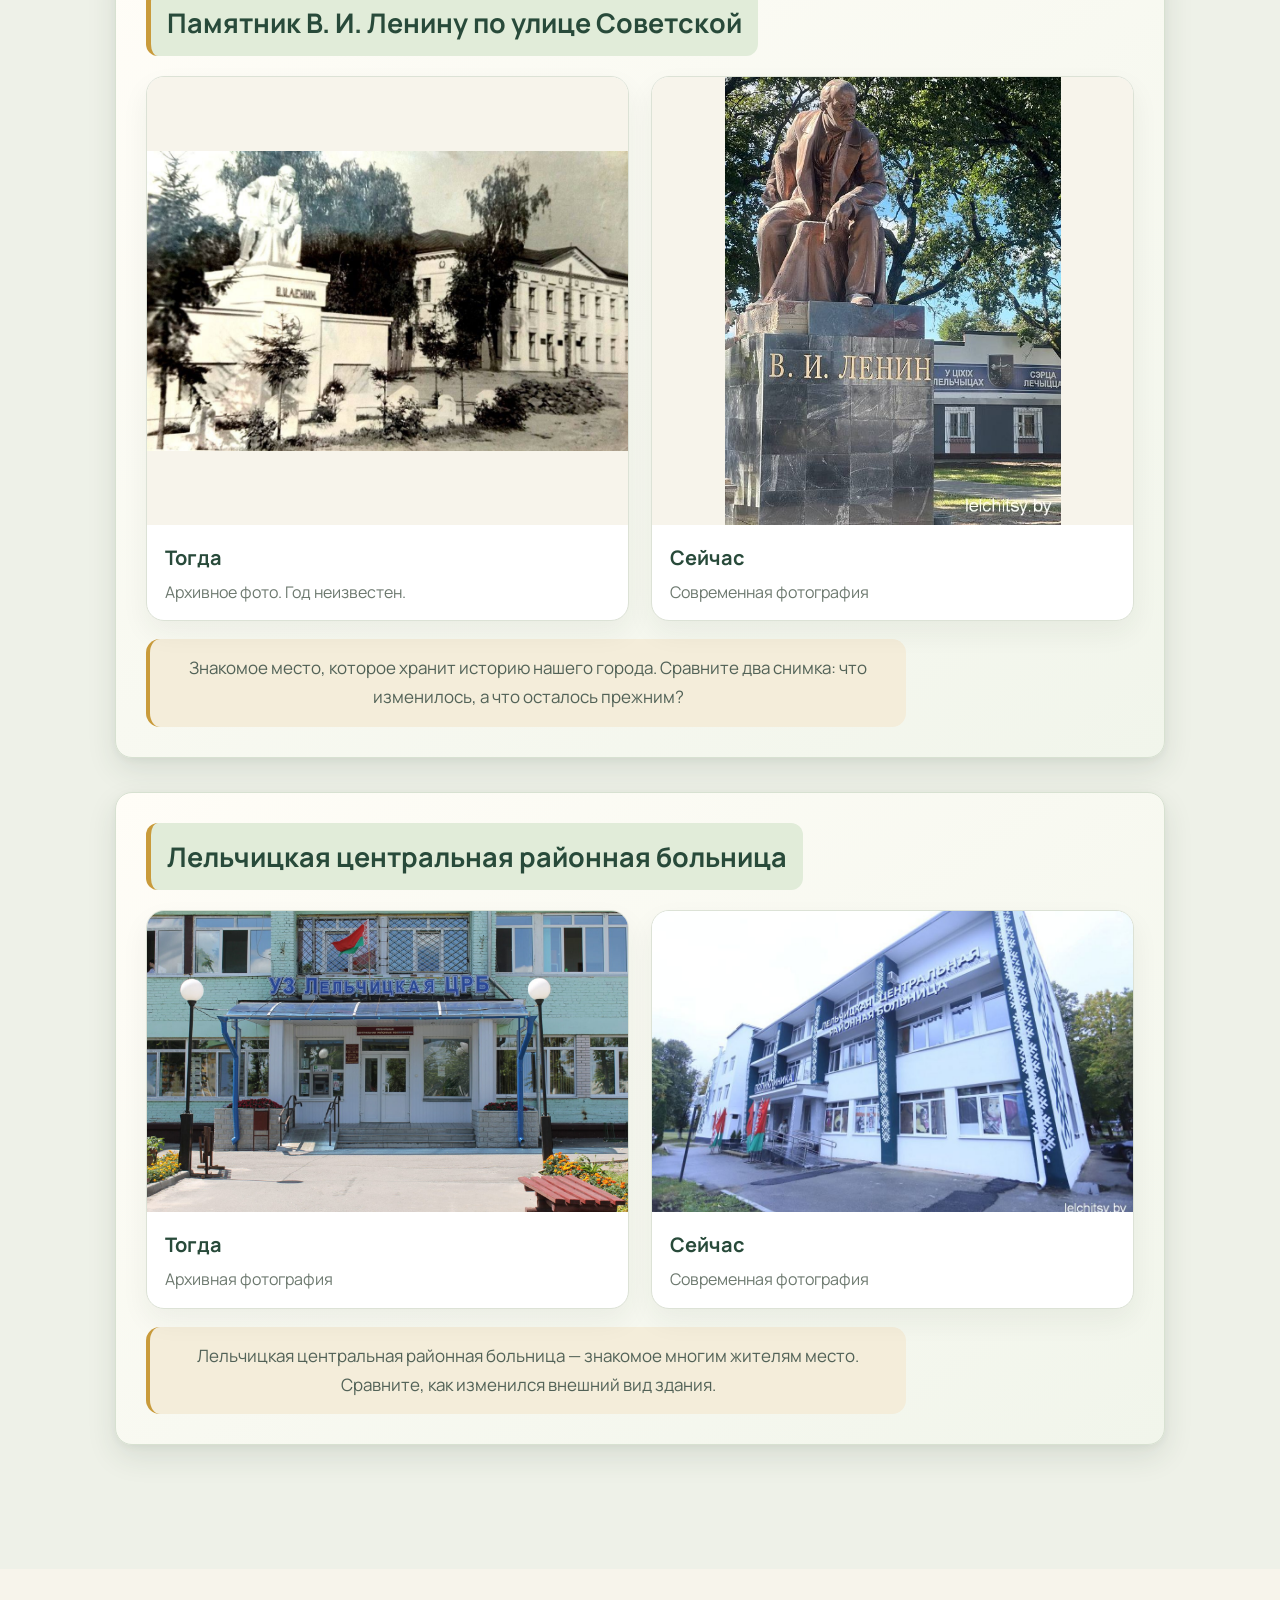
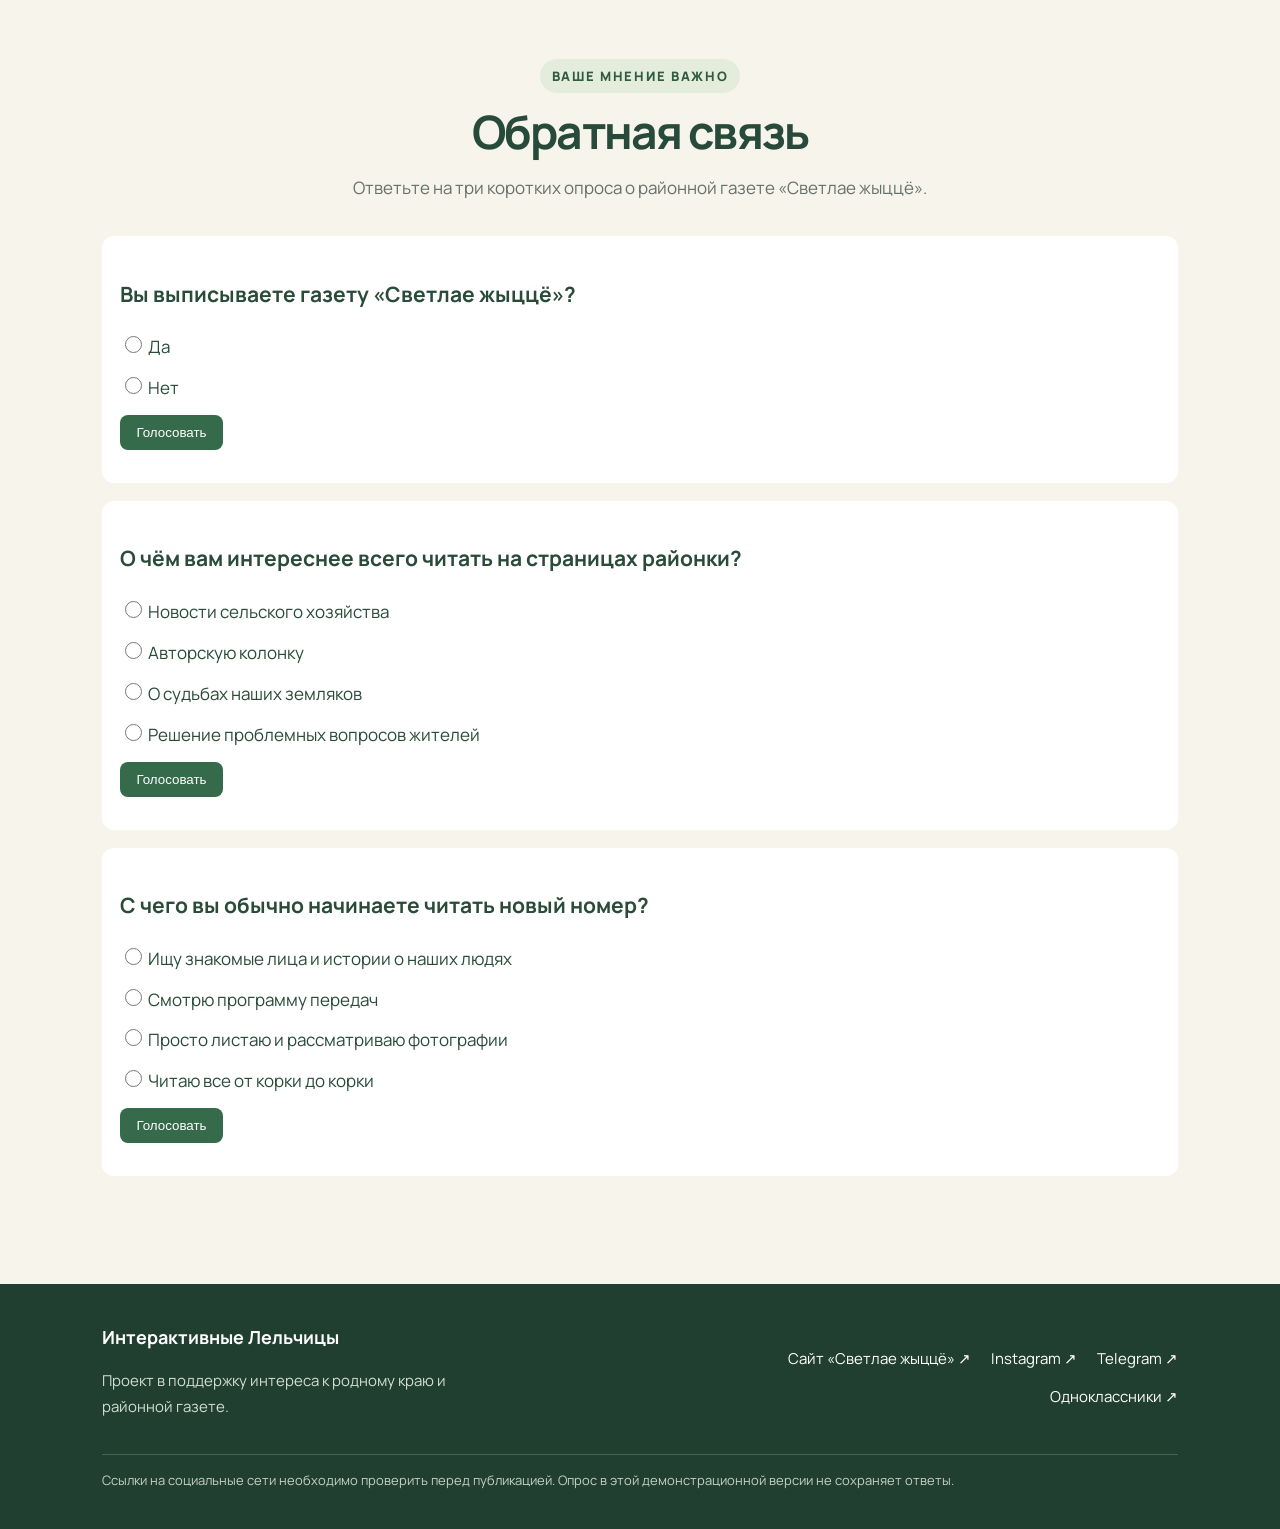
==== commit 4ad3bb4c: "Исправить игру: оставить реальные отличия на текущих фотографиях" ====
--- a/index.html
+++ b/index.html
@@ -114,11 +114,11 @@
       <div class="section-heading">
         <p class="eyebrow">Внимание к деталям</p>
         <h2>Что изменилось?</h2>
-        <p>Сравни две картинки и найди пять отличий. Внимательно осматривай детали — каждая найденная отметка приближает тебя к победе.</p>
+        <p>Сравни две фотографии и найди два отличия. Нажимай прямо на изменившиеся детали на второй фотографии.</p>
       </div>
       <div class="difference-game">
         <div class="difference-topline">
-          <span>Найдено отличий: <strong id="difference-score">0</strong> из 5</span>
+          <span>Найдено отличий: <strong id="difference-score">0</strong> из 2</span>
           <button class="difference-reset" id="difference-reset" type="button">Начать заново</button>
         </div>
         <div class="difference-pictures">
@@ -129,17 +129,13 @@
           <figure class="difference-picture difference-edited">
             <figcaption>Найди отличия здесь</figcaption>
             <div class="difference-image-wrap">
-              <img src="images/lelchitsy-differences-web.jpg.png" alt="Фотография для игры «Что изменилось?» с пятью отличиями">
-              <button class="difference-target target-sun" type="button" data-difference="sun" aria-label="Найденное отличие"></button>
-              <button class="difference-target target-bird" type="button" data-difference="bird" aria-label="Найденное отличие"></button>
-              <button class="difference-target target-flower" type="button" data-difference="flower" aria-label="Найденное отличие"></button>
-              <button class="difference-target target-star" type="button" data-difference="star" aria-label="Найденное отличие"></button>
-              <button class="difference-target target-leaf" type="button" data-difference="leaf" aria-label="Найденное отличие"></button>
+              <img src="images/lelchitsy-differences-web.jpg.png" alt="Фотография для игры «Что изменилось?»">
+              <button class="difference-target target-lamp" type="button" data-difference="lamp" aria-label="Отличие возле фонаря"></button>
+              <button class="difference-target target-flower" type="button" data-difference="flower" aria-label="Жёлтый цветок на красном сердце"></button>
             </div>
           </figure>
         </div>
-        <p class="difference-message" id="difference-message" aria-live="polite">Найди на второй фотографии пять отличий и нажимай на места, где они находятся.</p>
-        
+        <p class="difference-message" id="difference-message" aria-live="polite">Найди два отличия на второй фотографии и нажимай прямо на них.</p>
       </div>
     </section>
 
--- a/styles.css
+++ b/styles.css
@@ -289,15 +289,15 @@
 .difference-pictures{display:grid;grid-template-columns:repeat(2,minmax(0,1fr));gap:18px}
 .difference-picture{margin:0;min-width:0;padding:10px;border-radius:18px;background:#fff;box-shadow:0 5px 16px rgba(37,68,46,.09)}
 .difference-picture figcaption{font-weight:800;text-align:center;margin:2px 0 10px;color:#315b40}
-.difference-picture>img,.difference-image-wrap>img{display:block;width:100%;height:clamp(190px,28vw,360px);object-fit:contain;background:#f4f1e8;border-radius:12px}
+.difference-picture>img{display:block;width:100%;height:clamp(190px,28vw,360px);object-fit:contain;background:#f4f1e8;border-radius:12px}.difference-image-wrap>img{display:block;width:100%;height:auto;object-fit:initial;background:#f4f1e8;border-radius:12px}
 .difference-image-wrap{position:relative}
-.difference-target{position:absolute;z-index:2;display:grid;place-items:center;width:clamp(29px,4vw,42px);height:clamp(29px,4vw,42px);padding:0;border:2px solid #fff4c7;border-radius:50%;background:#dcae45;color:#284a3a;font-size:clamp(18px,2.4vw,25px);line-height:1;box-shadow:0 3px 9px #233b2b55;transform:translate(-50%,-50%)}
-.difference-target:hover{background:#f4d477;color:#284a3a;transform:translate(-50%,-50%) scale(1.08)}
-.difference-target.found{background:#4d8057;color:white;border-color:#e6f3df;cursor:default;box-shadow:0 0 0 4px #4d805733}
-.target-sun{left:17%;top:20%}.target-bird{left:70%;top:29%}.target-flower{left:43%;top:56%}.target-star{left:82%;top:68%}.target-leaf{left:23%;top:78%}
+.difference-target{position:absolute;z-index:2;display:block;width:clamp(38px,5vw,54px);height:clamp(38px,5vw,54px);padding:0;border:0;border-radius:50%;background:transparent;color:transparent;font-size:0;line-height:1;box-shadow:none;transform:translate(-50%,-50%);cursor:pointer}
+.difference-target:hover{background:rgba(255,255,255,.08);color:transparent;transform:translate(-50%,-50%)}
+.difference-target.found{background:rgba(77,128,87,.6);color:transparent;border:2px solid #e6f3df;cursor:default;box-shadow:0 0 0 4px #4d805733}
+.target-sun{left:12%;top:12%}.target-bird{left:24%;top:48%}.target-flower{left:61%;top:47%}.target-star{left:17%;top:75%}.target-leaf{left:80%;top:74%}
 .difference-message{margin:18px 0 0;padding:13px 16px;border-radius:13px;background:#e4eddc;font-weight:700}
 .difference-note{font-size:14px;line-height:1.6;color:#596b5b;margin:12px 0 0}
-@media(max-width:650px){.difference-pictures{grid-template-columns:1fr}.difference-picture>img,.difference-image-wrap>img{height:230px}.difference-topline{align-items:flex-start}.difference-reset{font-size:14px}}
+@media(max-width:650px){.difference-pictures{grid-template-columns:1fr}.difference-picture>img{height:230px}.difference-image-wrap>img{height:auto}.difference-topline{align-items:flex-start}.difference-reset{font-size:14px}}
 
 
 /* Новый редакционный стиль главной страницы */
@@ -409,10 +409,10 @@
 
 
 /* Удобство игры на телефонах и клавиатуре */
-.difference-target{min-width:42px;min-height:42px;display:grid;place-items:center;touch-action:manipulation;}
+.difference-target{min-width:64px;min-height:64px;display:grid;place-items:center;touch-action:manipulation;}
 .difference-target:focus-visible,.difference-reset:focus-visible,a:focus-visible,button:focus-visible{outline:3px solid #d6ae4d;outline-offset:3px;}
 .difference-message{min-height:1.6em;line-height:1.6;}
-@media(max-width:600px){.difference-pictures{grid-template-columns:1fr;gap:18px}.difference-picture img{width:100%;height:auto}.difference-image-wrap{position:relative}.difference-topline{flex-wrap:wrap;gap:12px;align-items:center}.difference-reset{min-height:44px}}
+@media(max-width:600px){.difference-pictures{grid-template-columns:1fr;gap:18px}.difference-picture>img{width:100%;height:auto}.difference-image-wrap>img{width:100%;height:auto}.difference-image-wrap{position:relative}.difference-topline{flex-wrap:wrap;gap:12px;align-items:center}.difference-reset{min-height:44px}}
 
 
 /* Согласование главного экрана со светлым газетным макетом */
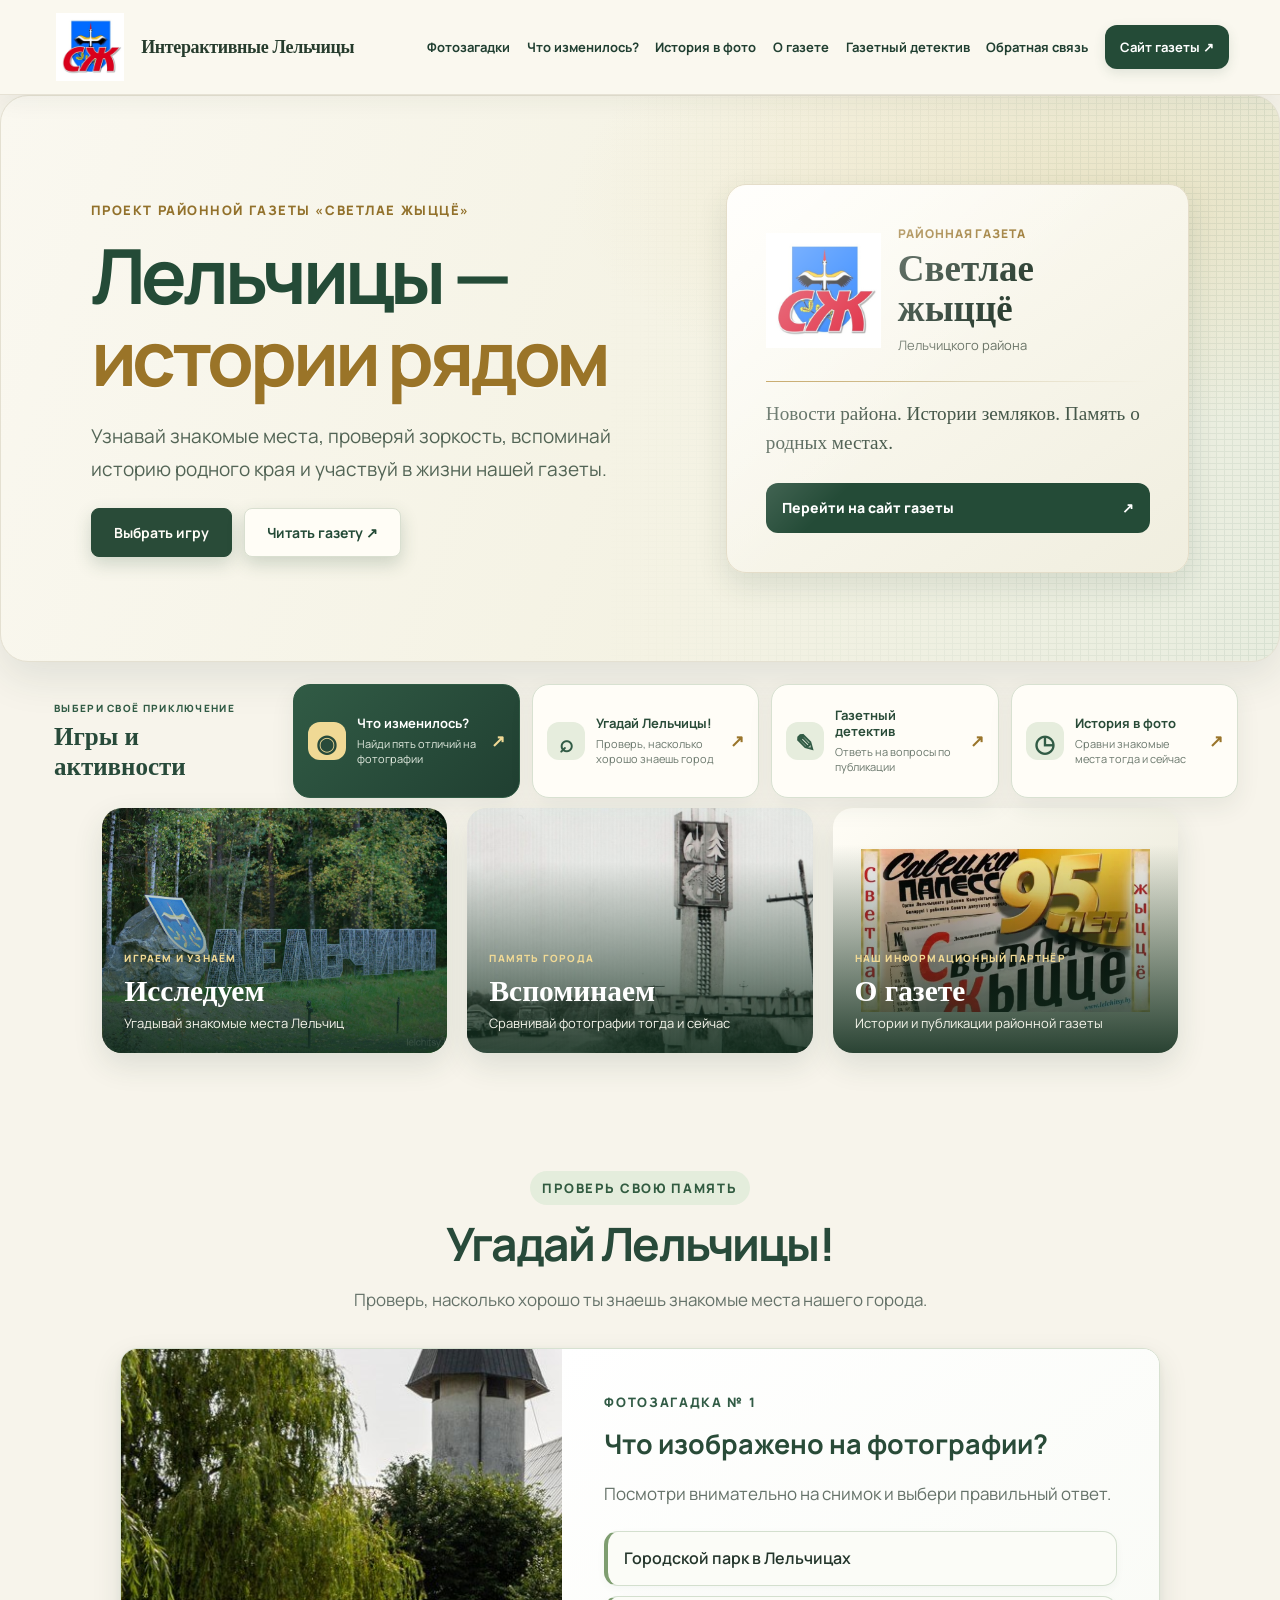
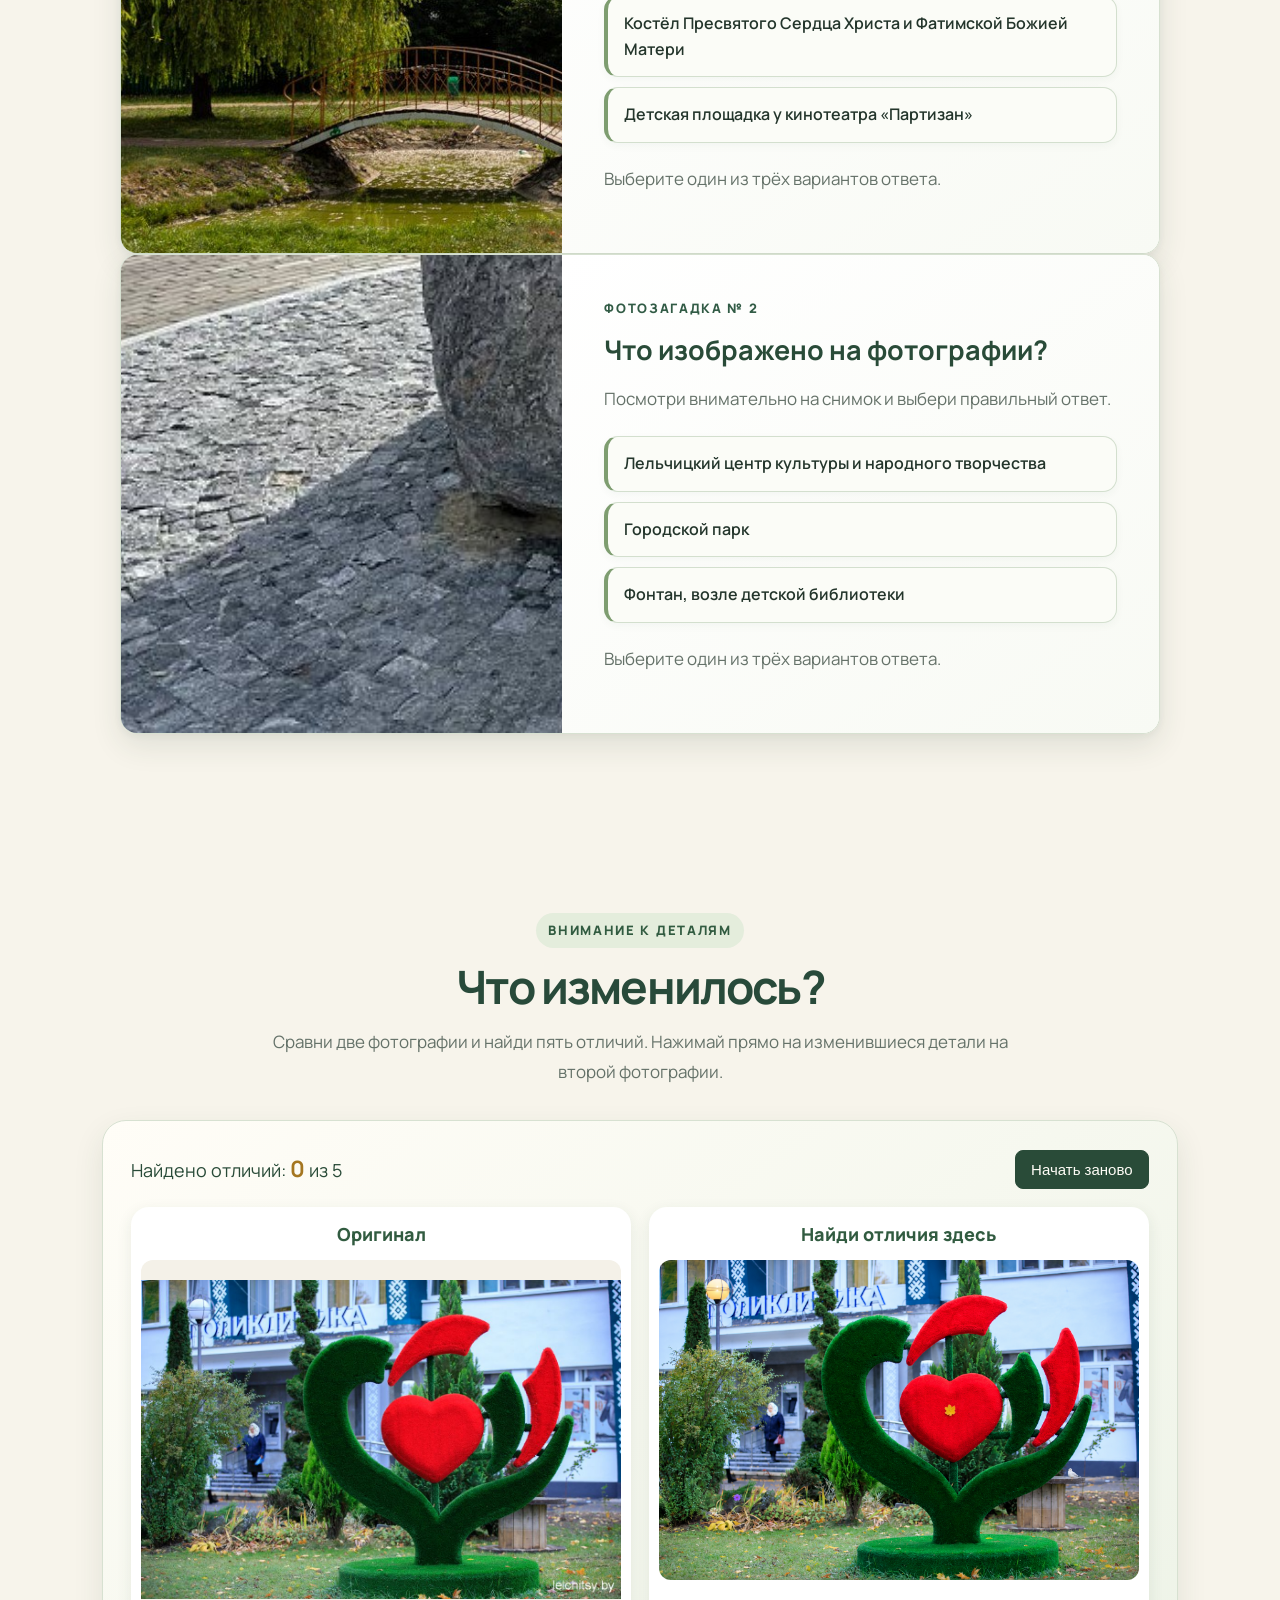
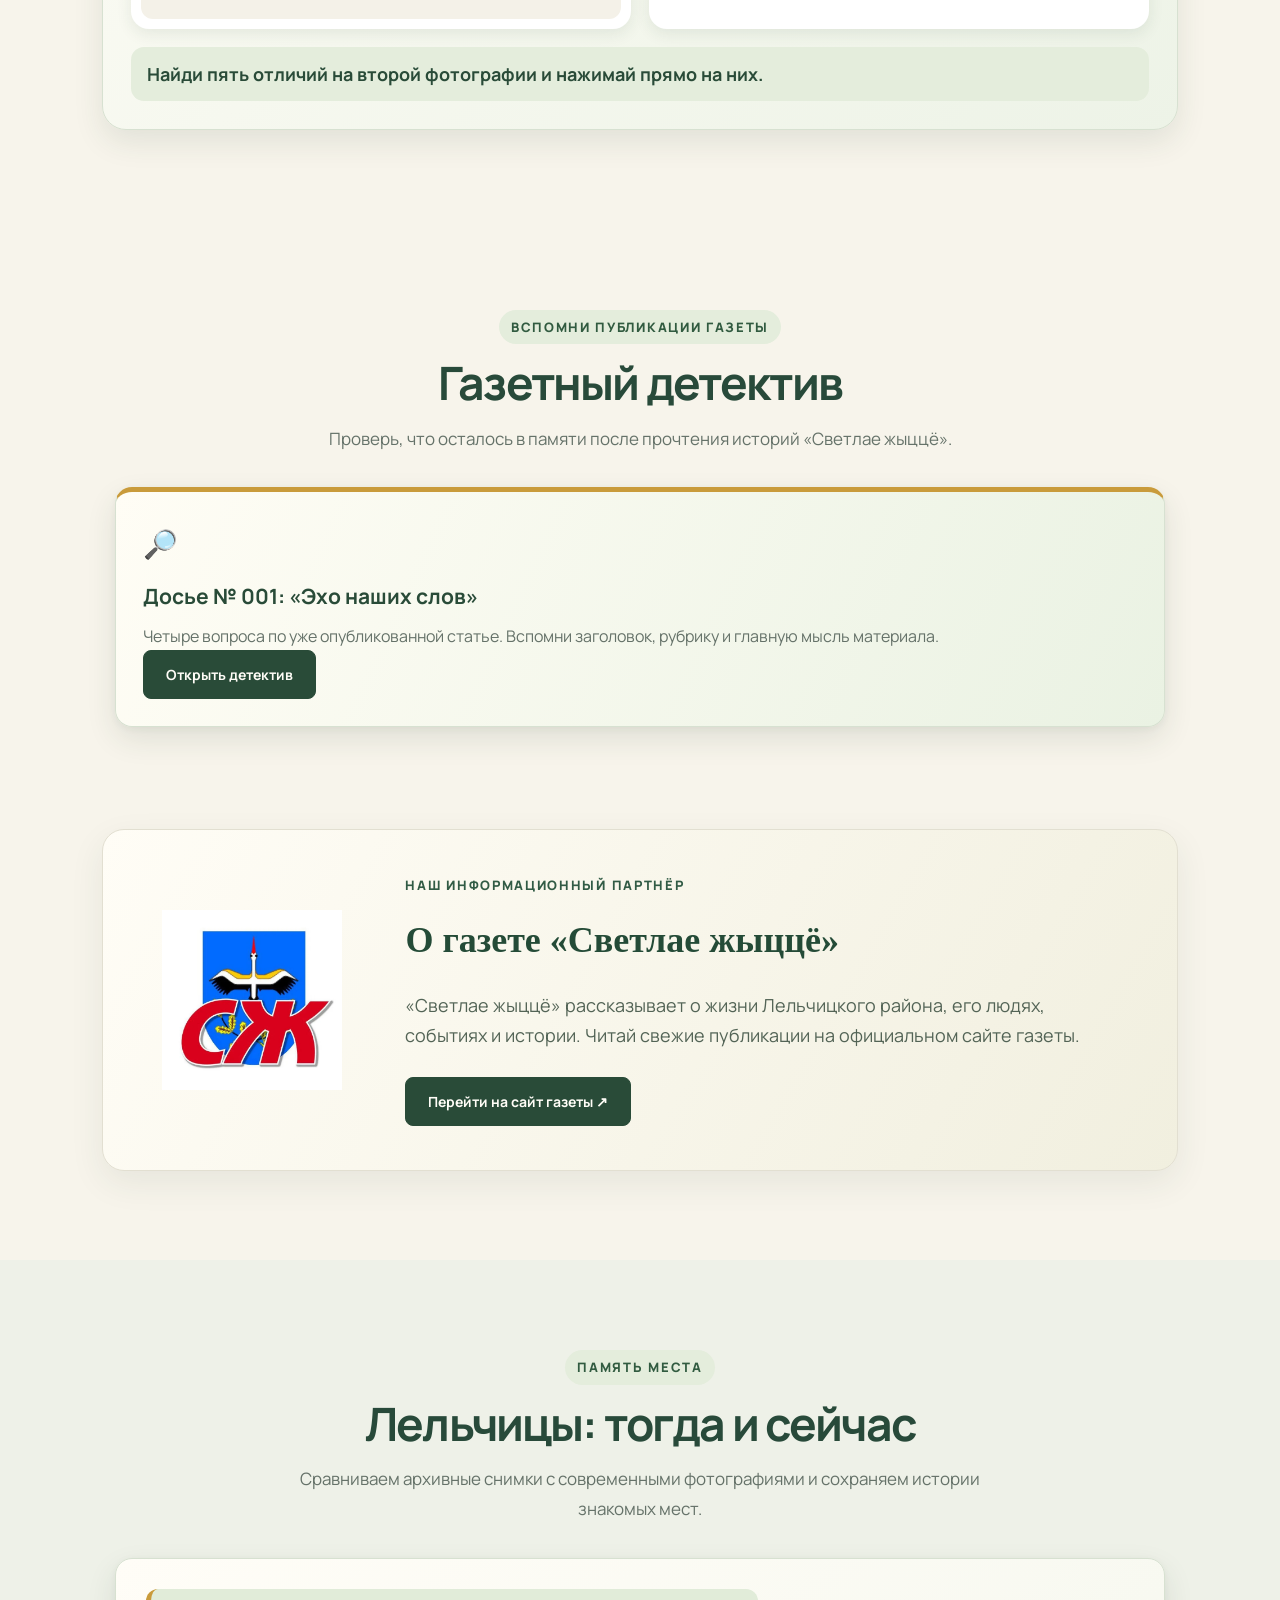
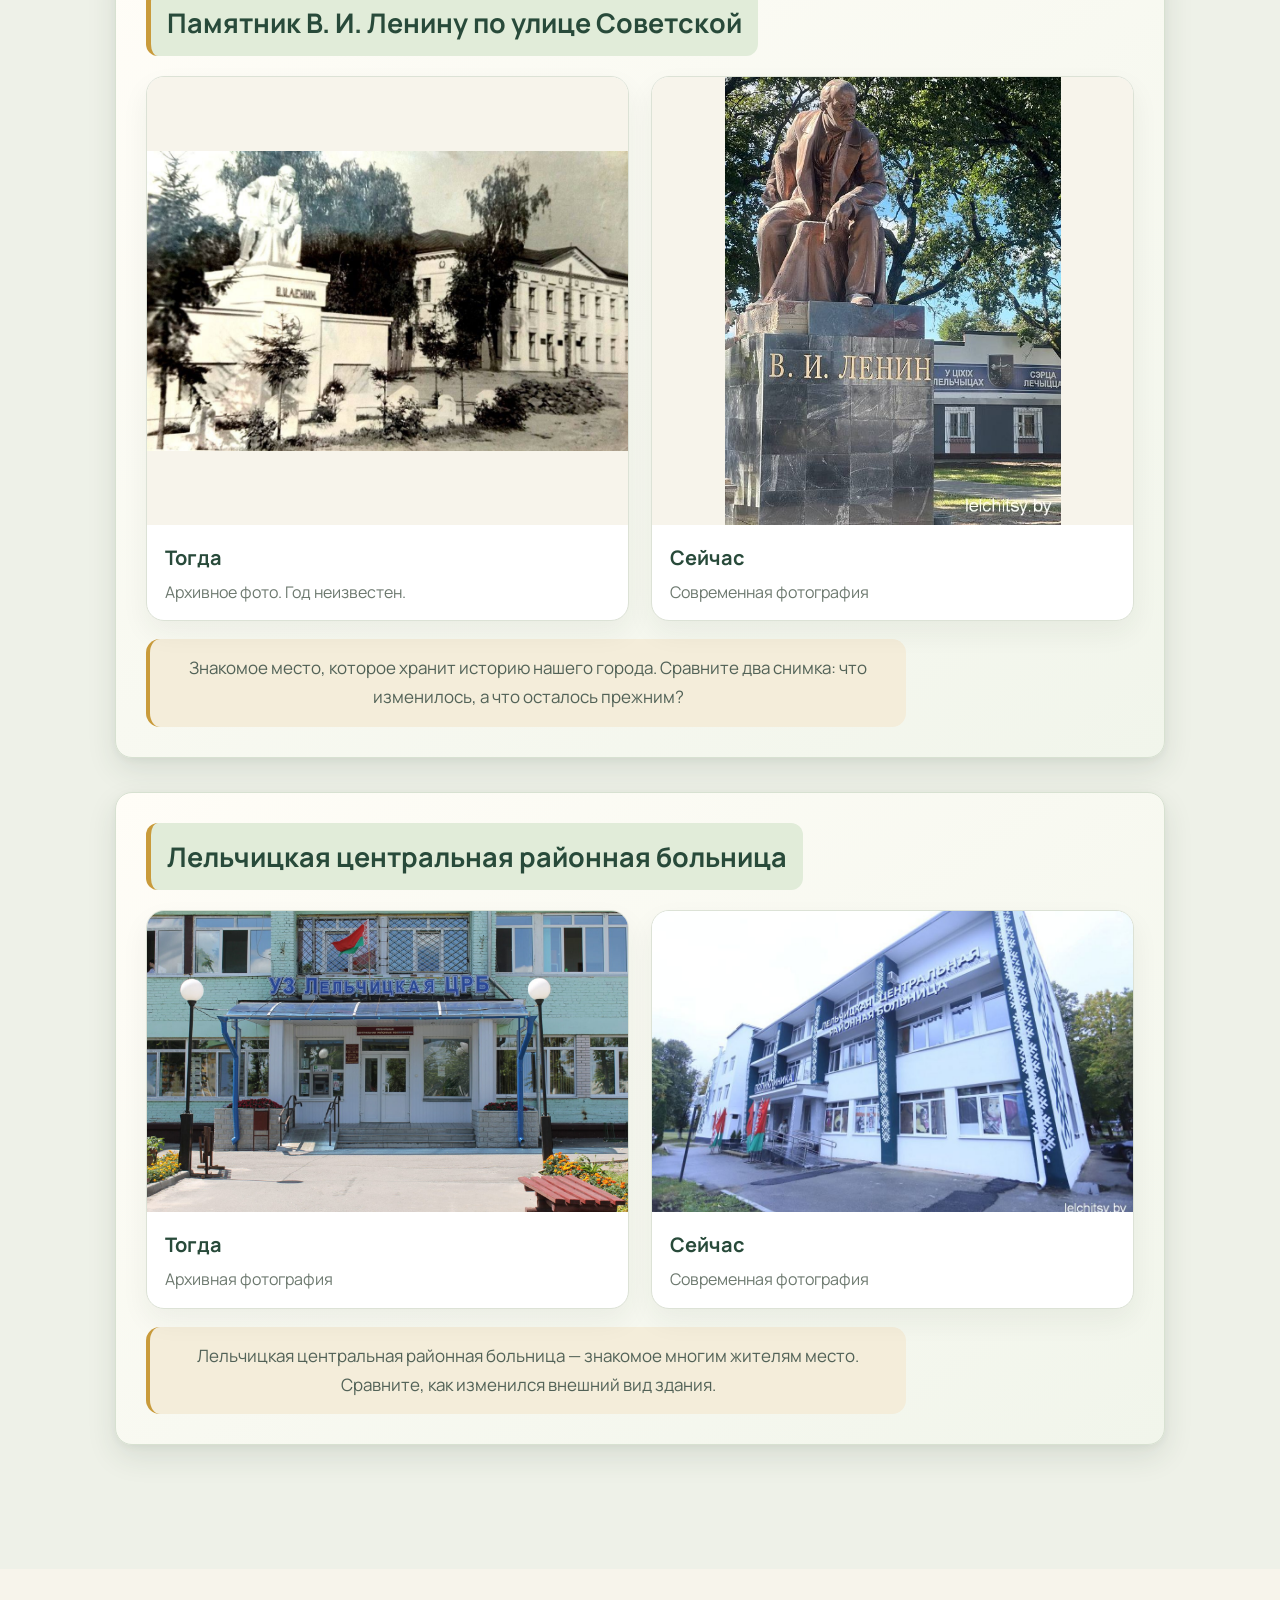
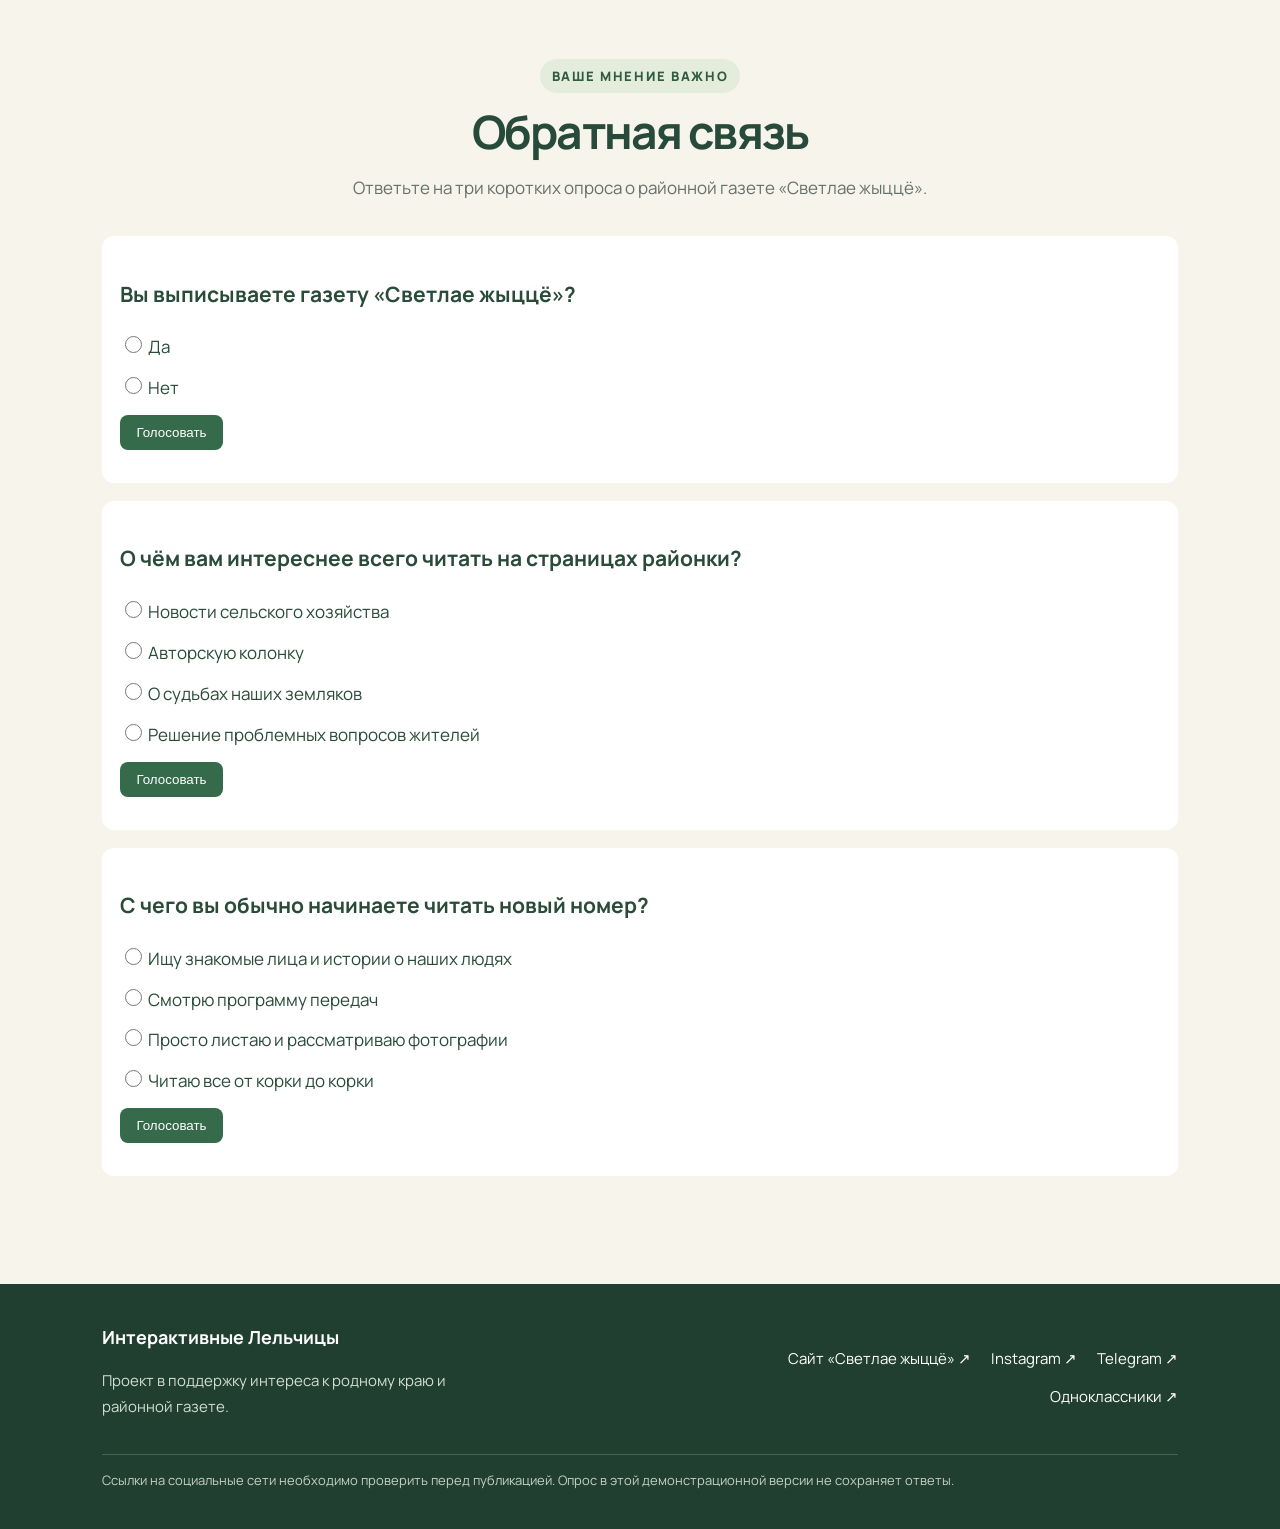
==== commit 28fb2d36: "Вернуть все пять отличий в игре" ====
--- a/index.html
+++ b/index.html
@@ -114,11 +114,11 @@
       <div class="section-heading">
         <p class="eyebrow">Внимание к деталям</p>
         <h2>Что изменилось?</h2>
-        <p>Сравни две фотографии и найди два отличия. Нажимай прямо на изменившиеся детали на второй фотографии.</p>
+        <p>Сравни две фотографии и найди пять отличий. Нажимай прямо на изменившиеся детали на второй фотографии.</p>
       </div>
       <div class="difference-game">
         <div class="difference-topline">
-          <span>Найдено отличий: <strong id="difference-score">0</strong> из 2</span>
+          <span>Найдено отличий: <strong id="difference-score">0</strong> из 5</span>
           <button class="difference-reset" id="difference-reset" type="button">Начать заново</button>
         </div>
         <div class="difference-pictures">
@@ -130,12 +130,15 @@
             <figcaption>Найди отличия здесь</figcaption>
             <div class="difference-image-wrap">
               <img src="images/lelchitsy-differences-web.jpg.png" alt="Фотография для игры «Что изменилось?»">
-              <button class="difference-target target-lamp" type="button" data-difference="lamp" aria-label="Отличие возле фонаря"></button>
-              <button class="difference-target target-flower" type="button" data-difference="flower" aria-label="Жёлтый цветок на красном сердце"></button>
+              <button class="difference-target target-lamp" type="button" data-difference="lamp" aria-label="Отличие: фонарь"></button>
+              <button class="difference-target target-heart" type="button" data-difference="heart" aria-label="Отличие: цветок на сердце"></button>
+              <button class="difference-target target-purple-flower" type="button" data-difference="purple-flower" aria-label="Отличие: фиолетовый цветок"></button>
+              <button class="difference-target target-bag" type="button" data-difference="bag" aria-label="Отличие: красная сумка"></button>
+              <button class="difference-target target-bird" type="button" data-difference="bird" aria-label="Отличие: белая птичка"></button>
             </div>
           </figure>
         </div>
-        <p class="difference-message" id="difference-message" aria-live="polite">Найди два отличия на второй фотографии и нажимай прямо на них.</p>
+        <p class="difference-message" id="difference-message" aria-live="polite">Найди пять отличий на второй фотографии и нажимай прямо на них.</p>
       </div>
     </section>
 
--- a/styles.css
+++ b/styles.css
@@ -454,3 +454,14 @@
 .explore-newspaper-card .explore-card-shade{background:linear-gradient(0deg,rgba(20,48,32,.9),rgba(20,48,32,0) 85%);}
 @media(max-width:850px){.explore-cards-grid{grid-template-columns:repeat(2,minmax(0,1fr))}.explore-card:last-child{grid-column:1/-1;min-height:200px}}
 @media(max-width:560px){.explore-cards-grid{grid-template-columns:1fr;gap:14px}.explore-card,.explore-card:last-child{grid-column:auto;min-height:220px}.explore-cards{padding-top:0}}
+
+
+/* Точные кликабельные зоны только на реально существующих отличиях */
+.difference-image-wrap{position:relative;line-height:0}
+.difference-image-wrap>img{display:block;width:100%;height:auto;object-fit:initial}
+.difference-target{position:absolute;width:38px;height:38px;min-width:0;min-height:0;padding:0;border:0;border-radius:50%;background:transparent;box-shadow:none;transform:translate(-50%,-50%);cursor:pointer;touch-action:manipulation;z-index:5}
+.difference-target:hover{background:transparent;transform:translate(-50%,-50%)}
+.difference-target.found{background:rgba(77,128,87,.42);border:2px solid rgba(230,243,223,.9);box-shadow:none}
+.target-lamp{left:7.5%;top:13.5%}
+.target-flower{left:59%;top:39%}
+@media(max-width:600px){.difference-target{width:34px;height:34px}}
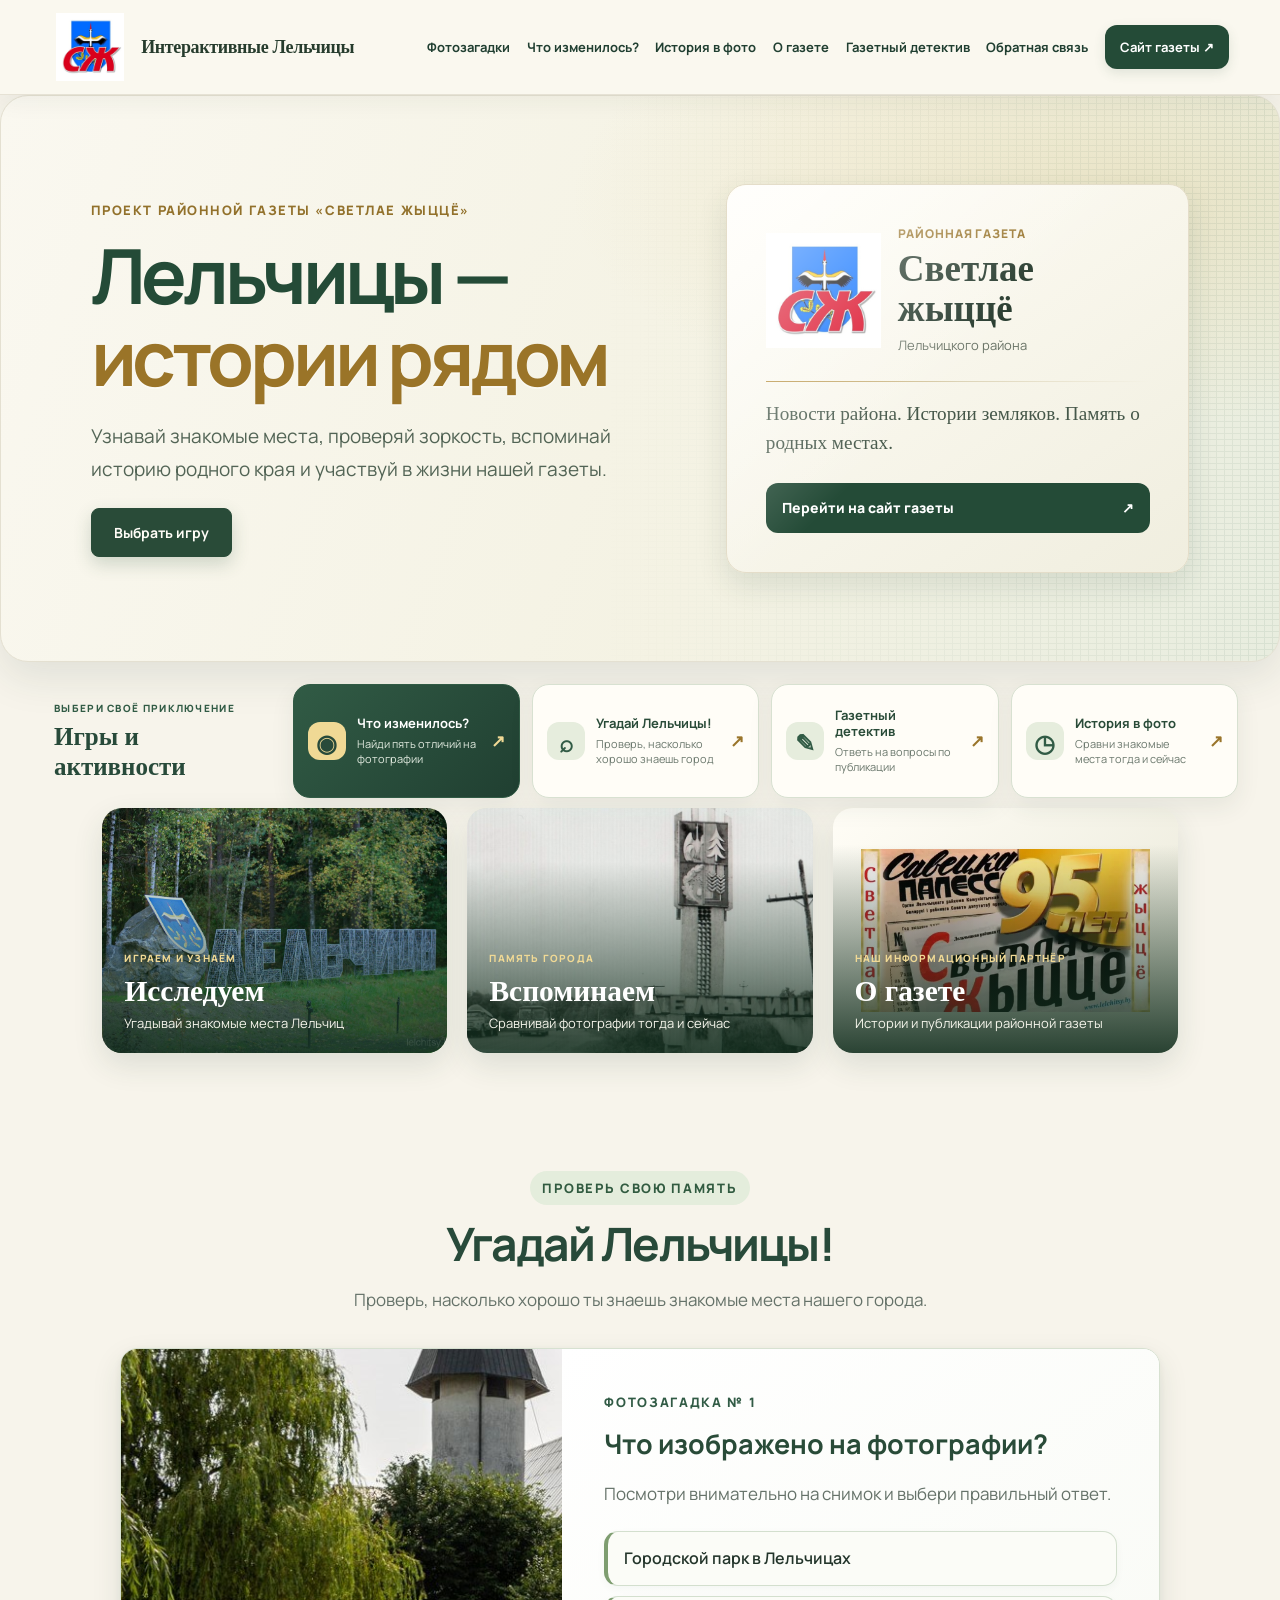
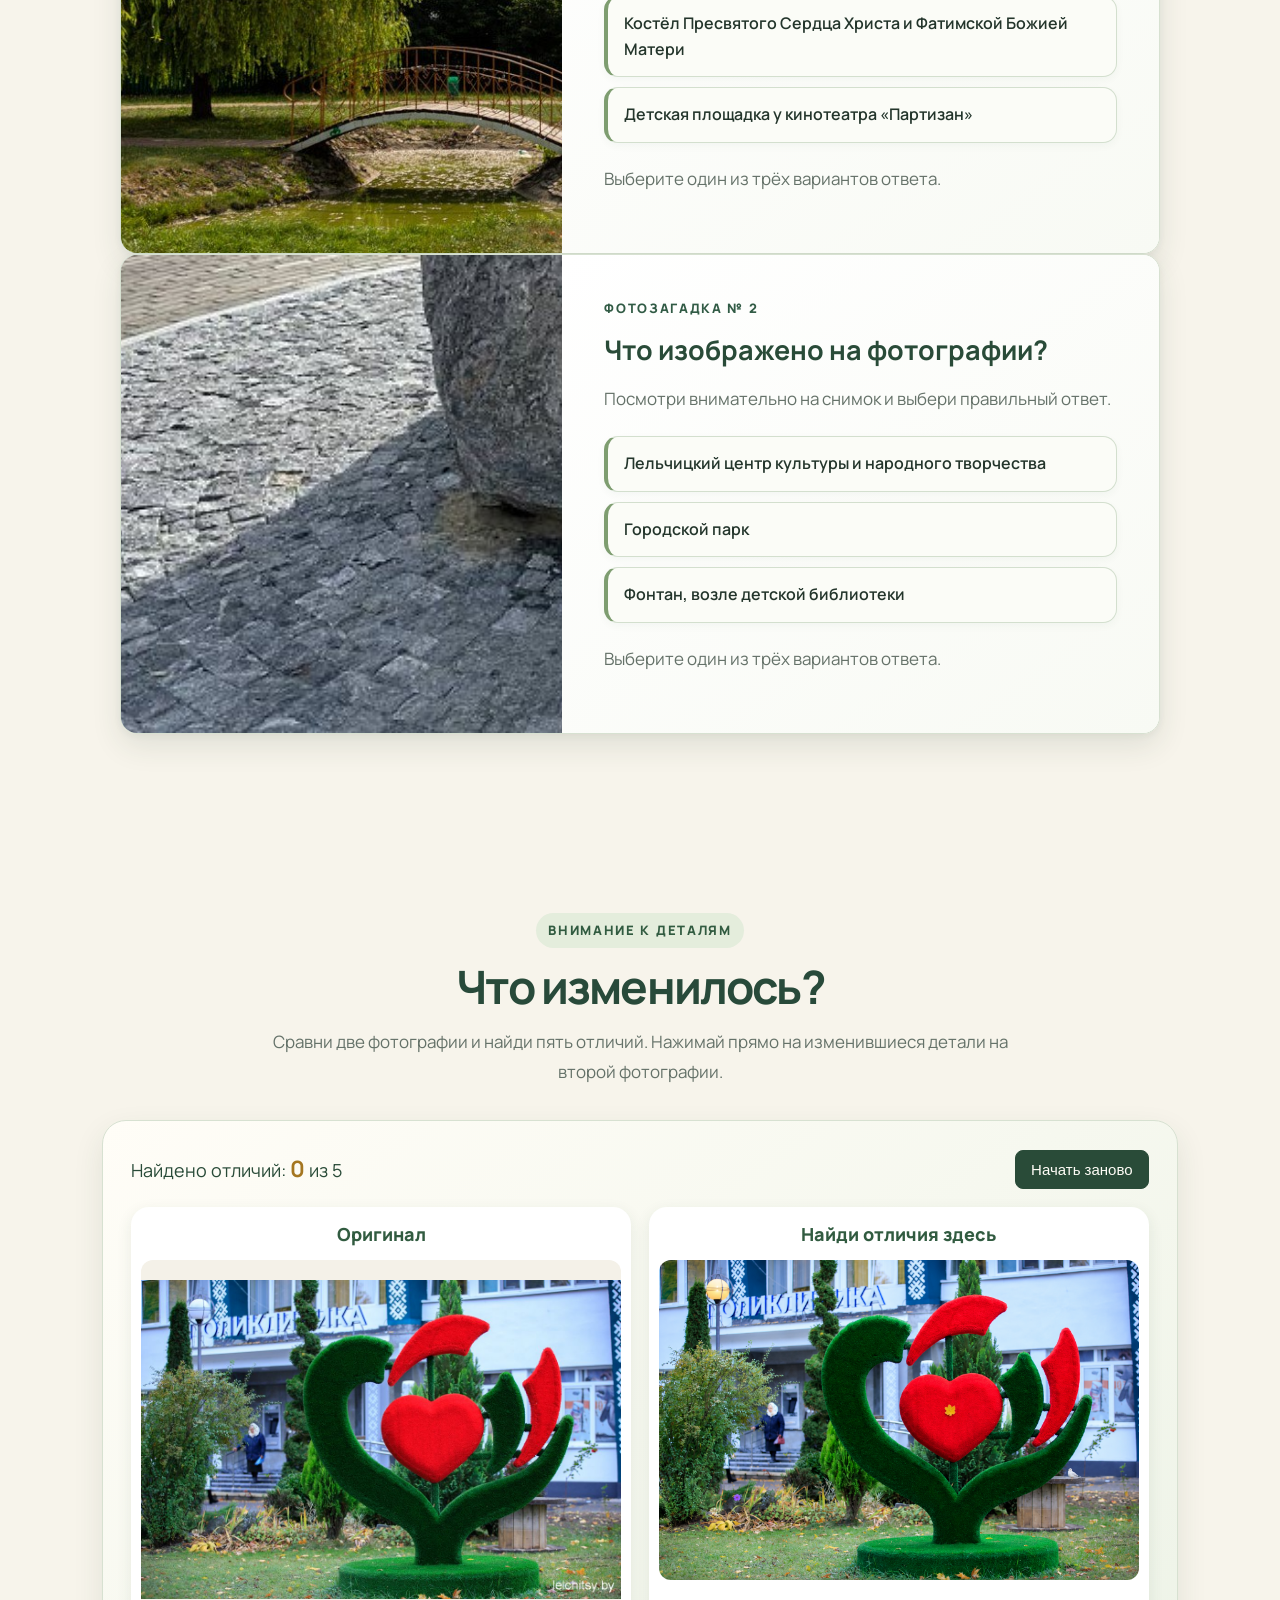
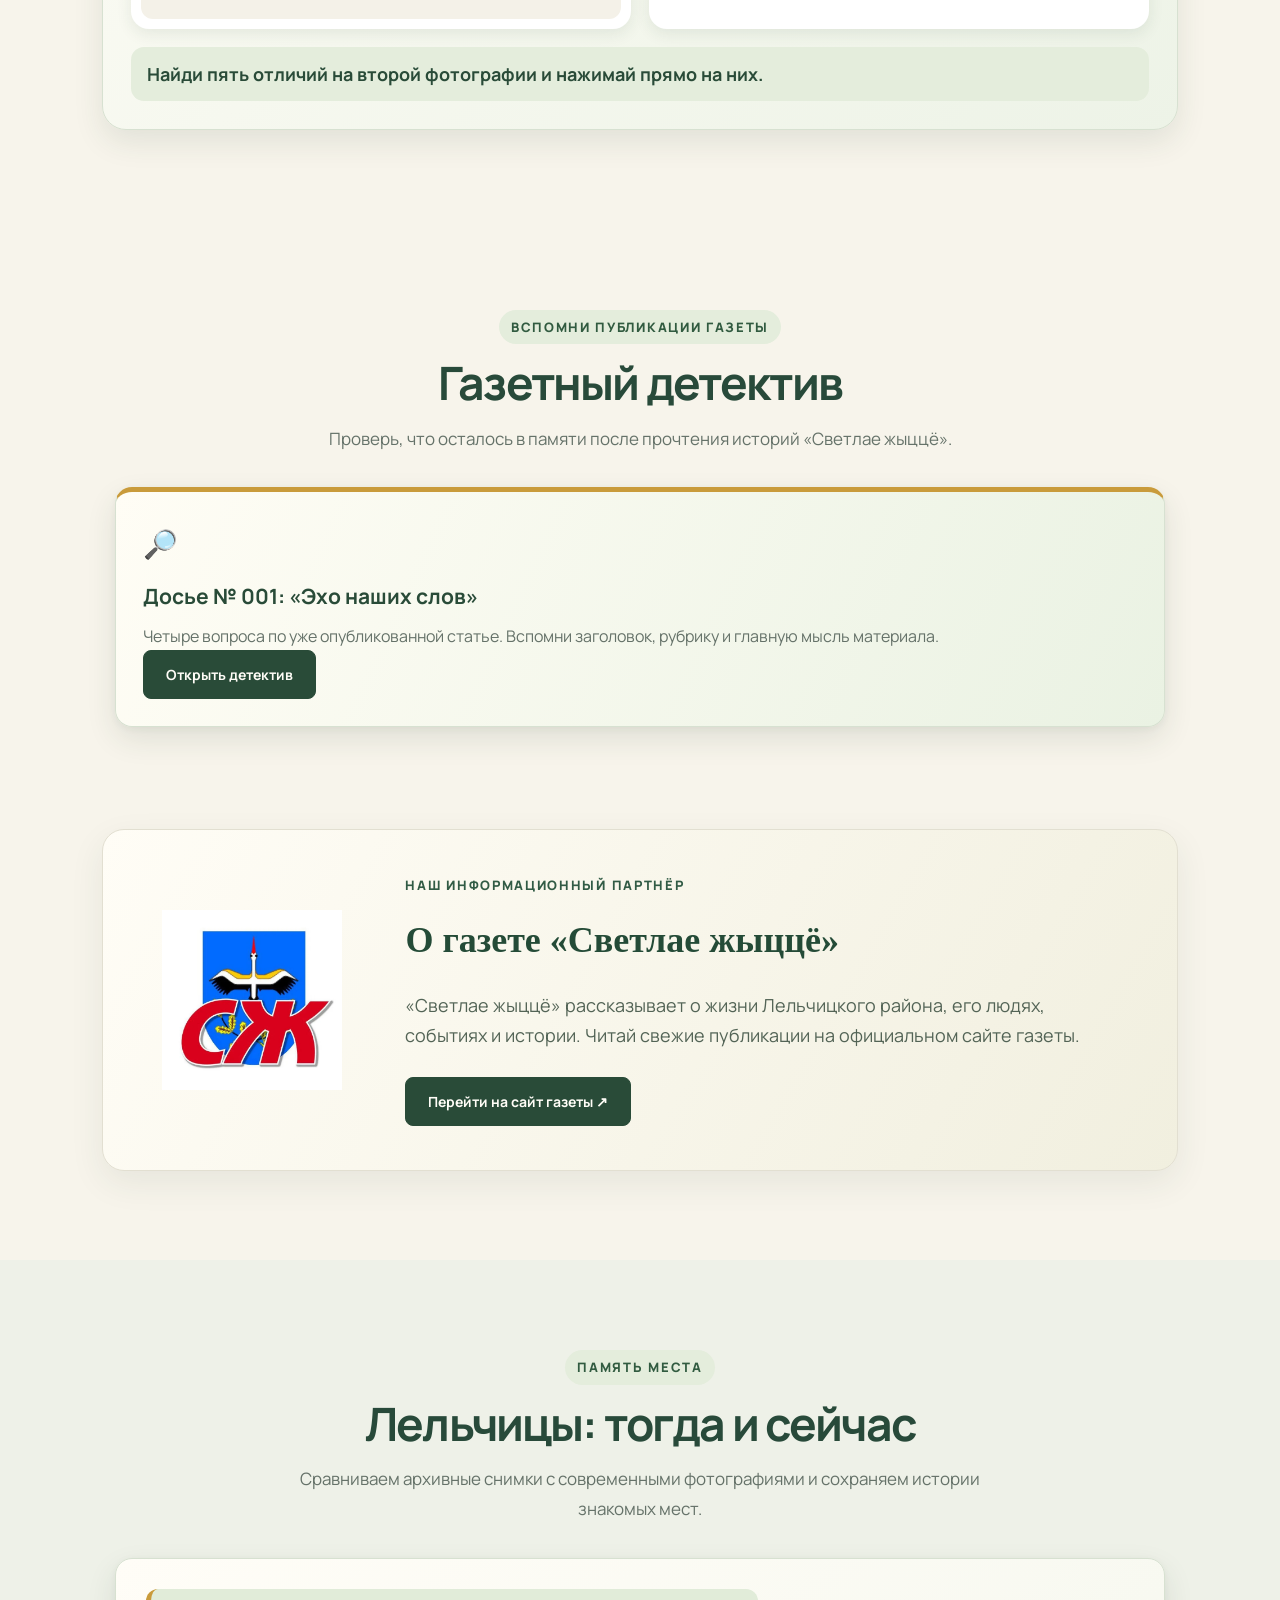
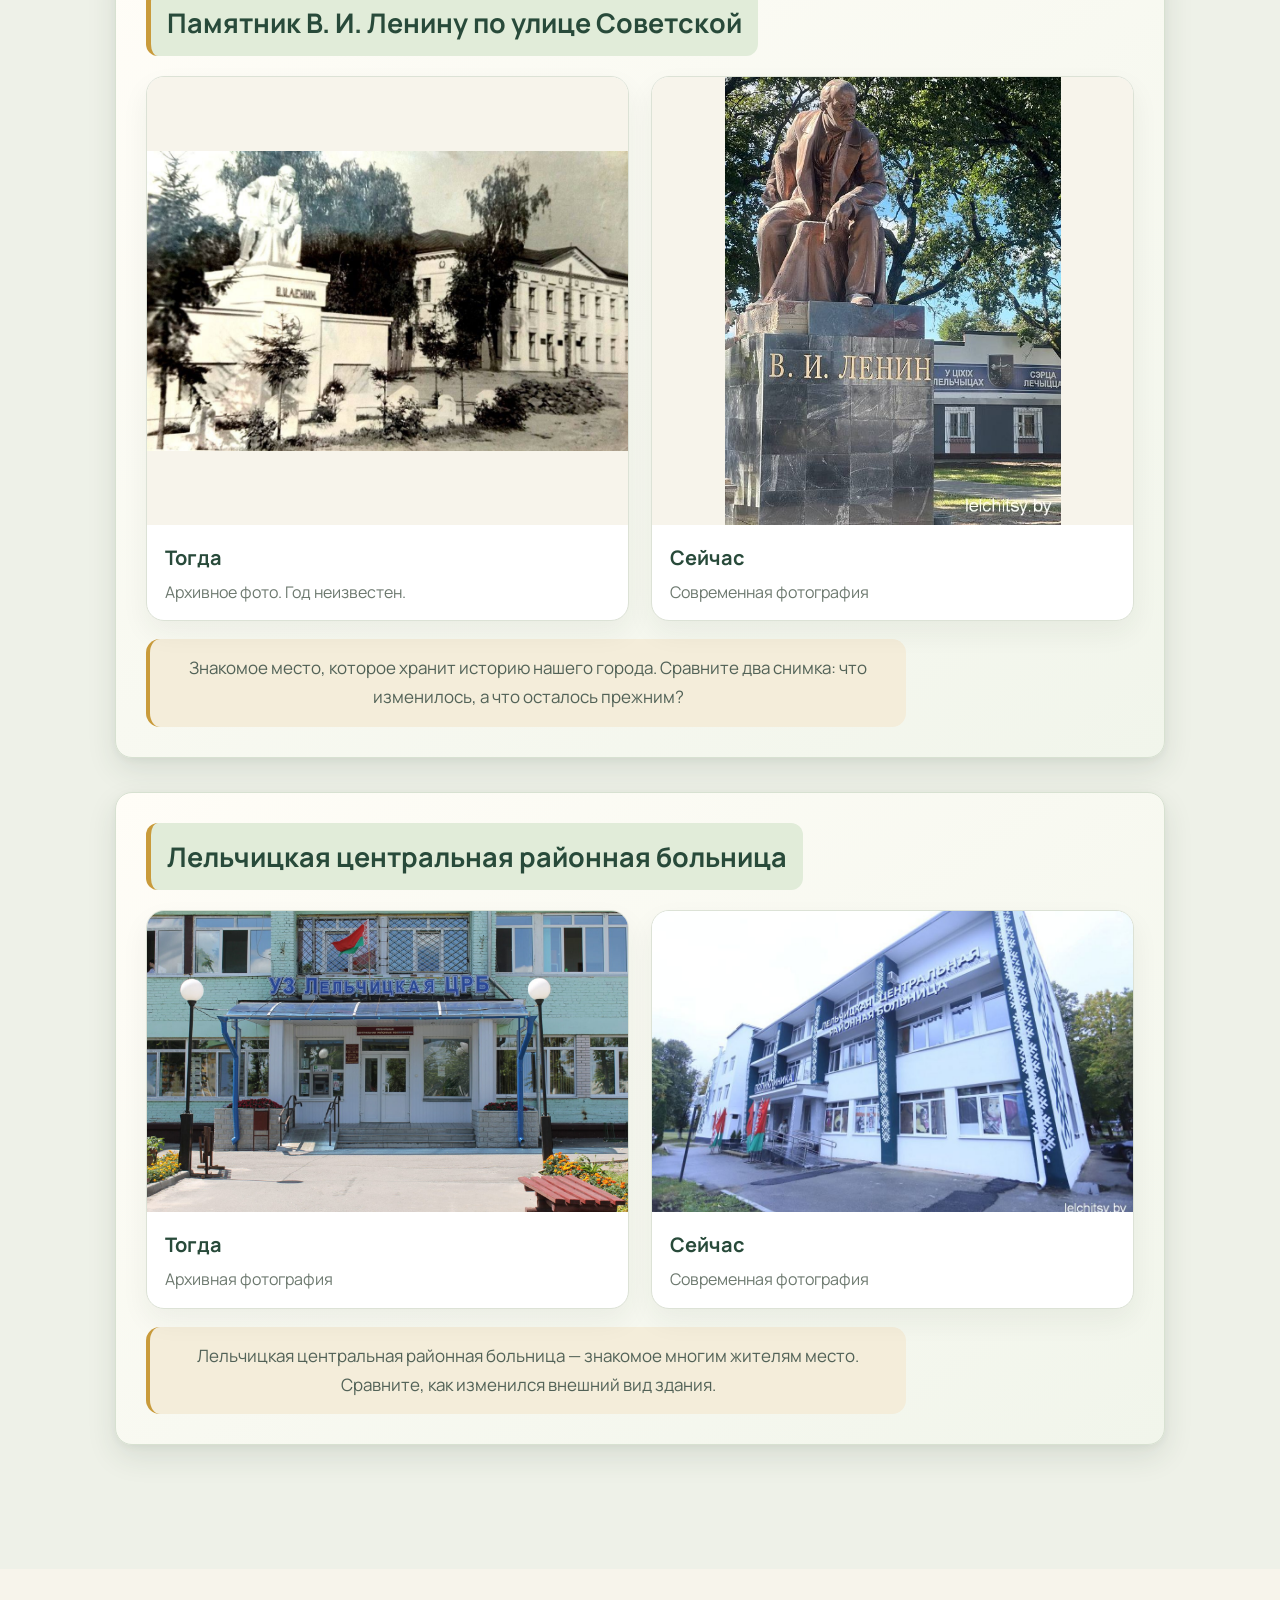
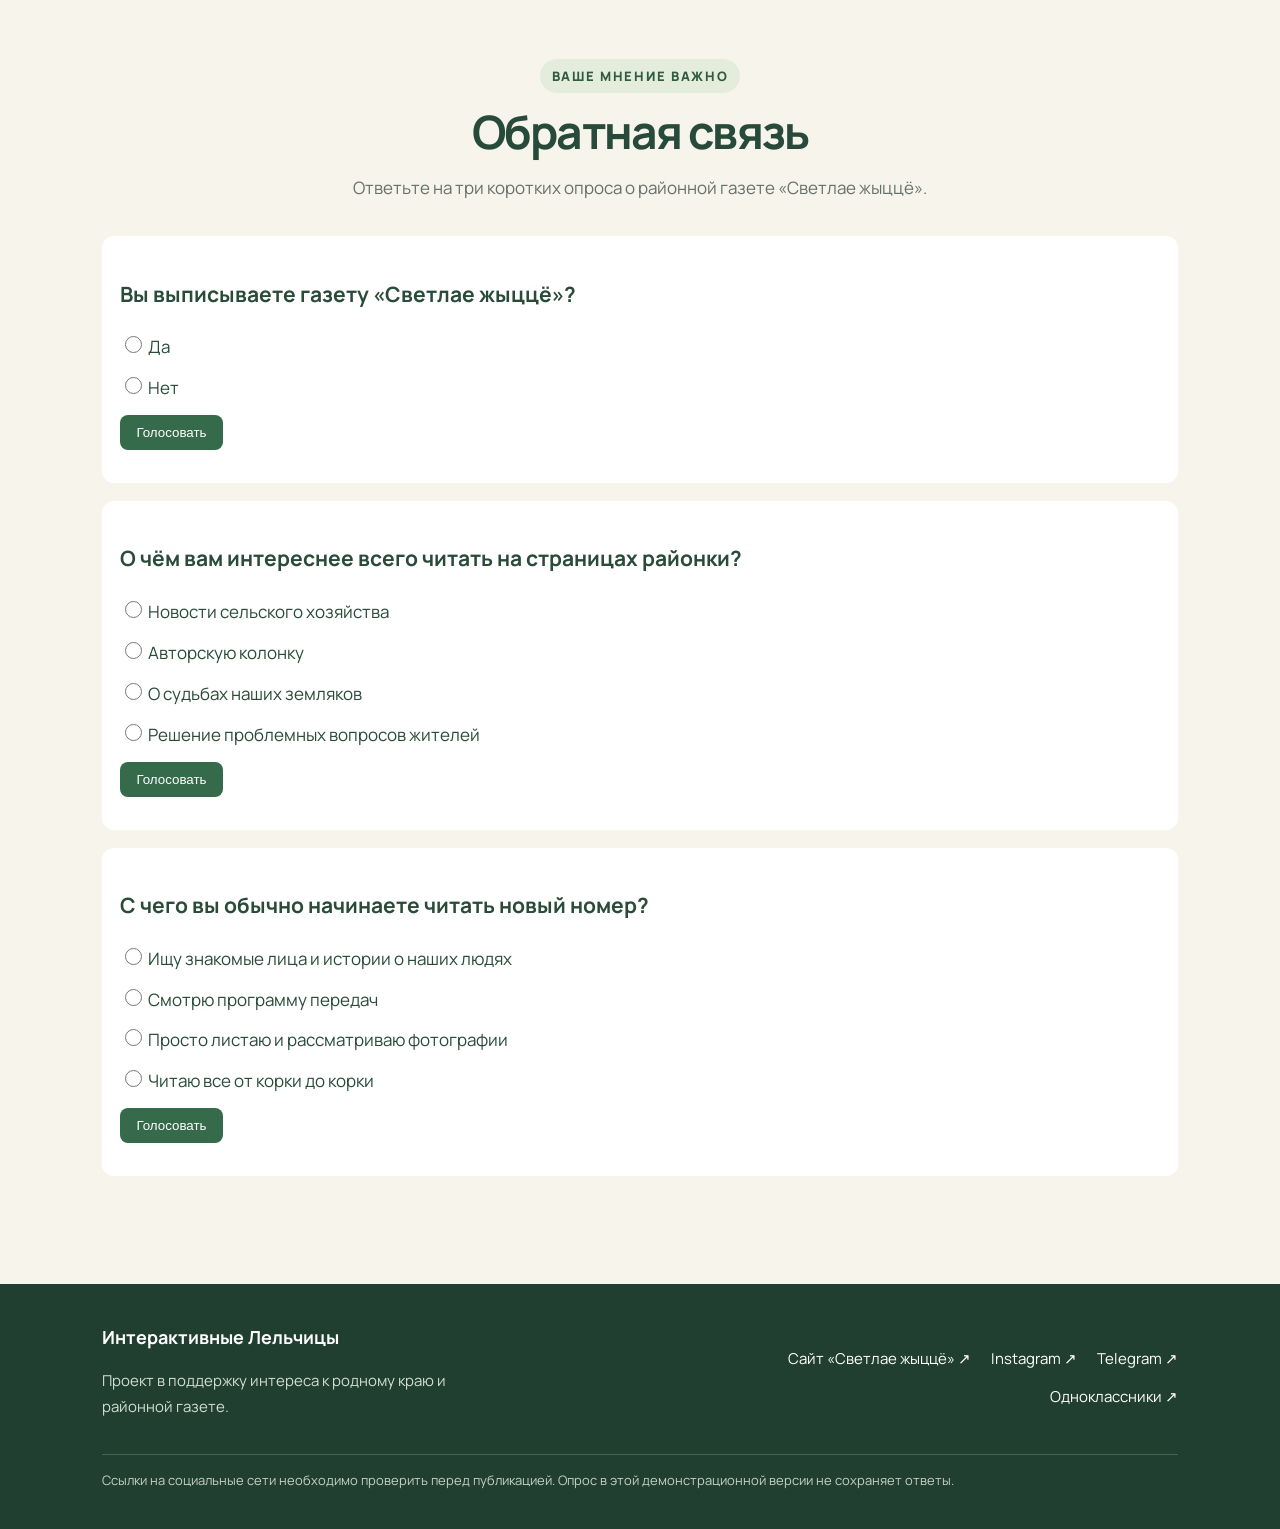
==== commit c3fab209: "Remove Read the newspaper button from hero" ====
--- a/index.html
+++ b/index.html
@@ -32,7 +32,6 @@
         <p>Узнавай знакомые места, проверяй зоркость, вспоминай историю родного края и участвуй в жизни нашей газеты.</p>
         <div class="hero-actions">
           <a class="button" href="#games">Выбрать игру</a>
-          <a class="button button-light" href="https://lelchitsy.by/" target="_blank" rel="noopener">Читать газету ↗</a>
         </div>
         <p class="hero-signature">Узнаём. Вспоминаем. Участвуем.</p>
       </div>
--- a/styles.css
+++ b/styles.css
@@ -465,3 +465,17 @@
 .target-lamp{left:7.5%;top:13.5%}
 .target-flower{left:59%;top:39%}
 @media(max-width:600px){.difference-target{width:34px;height:34px}}
+
+
+/* Кликабельные области пяти отличий на исходной фотографии 720 × 480 */
+.difference-image-wrap{position:relative;line-height:0}
+.difference-image-wrap>img{display:block;width:100%;height:auto;object-fit:initial}
+.difference-target{position:absolute;width:38px;height:38px;min-width:0;min-height:0;padding:0;border:0;border-radius:50%;background:transparent;box-shadow:none;transform:translate(-50%,-50%);cursor:pointer;touch-action:manipulation;z-index:5}
+.difference-target:hover{background:transparent;transform:translate(-50%,-50%)}
+.difference-target.found{background:rgba(77,128,87,.42);border:2px solid rgba(230,243,223,.9);box-shadow:none}
+.target-lamp{left:12%;top:12%}
+.target-heart{left:60.5%;top:40%}
+.target-purple-flower{left:16%;top:74%}
+.target-bag{left:25%;top:50%}
+.target-bird{left:79%;top:73%}
+@media(max-width:600px){.difference-target{width:34px;height:34px}}
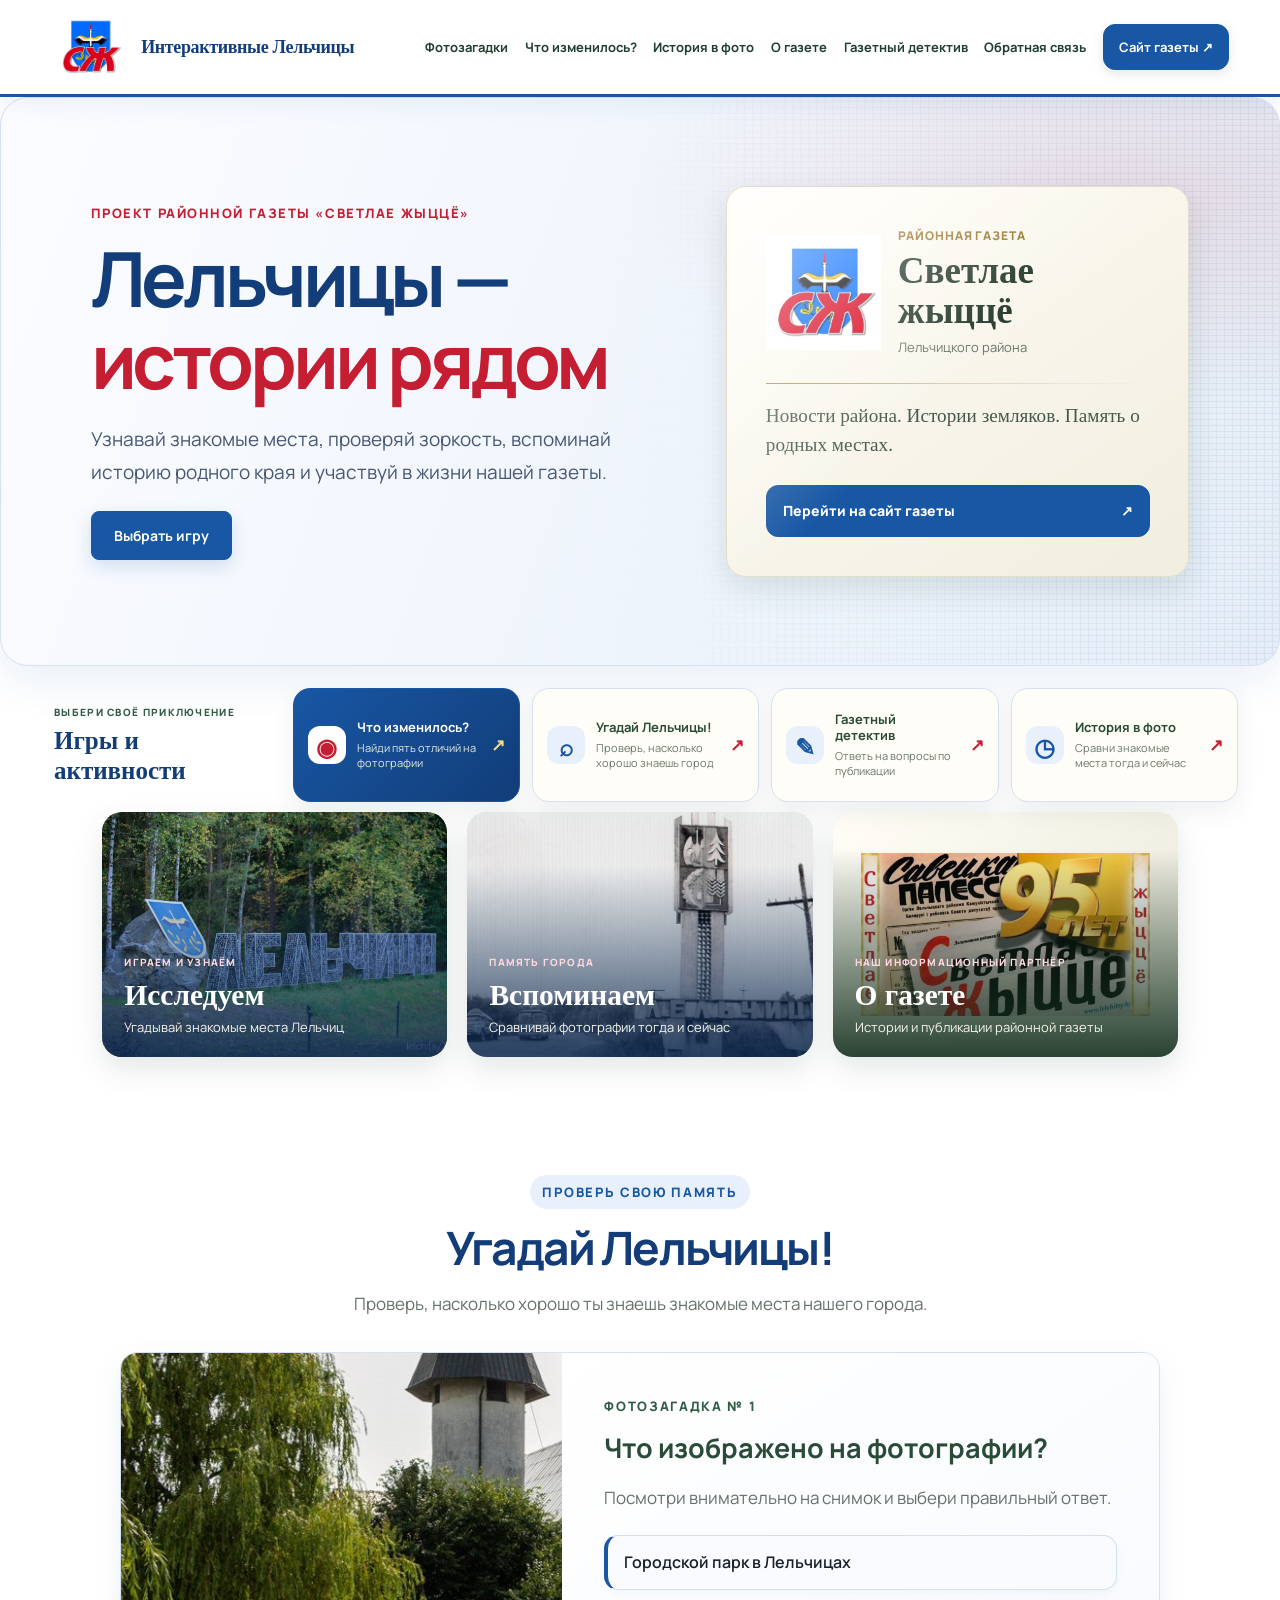
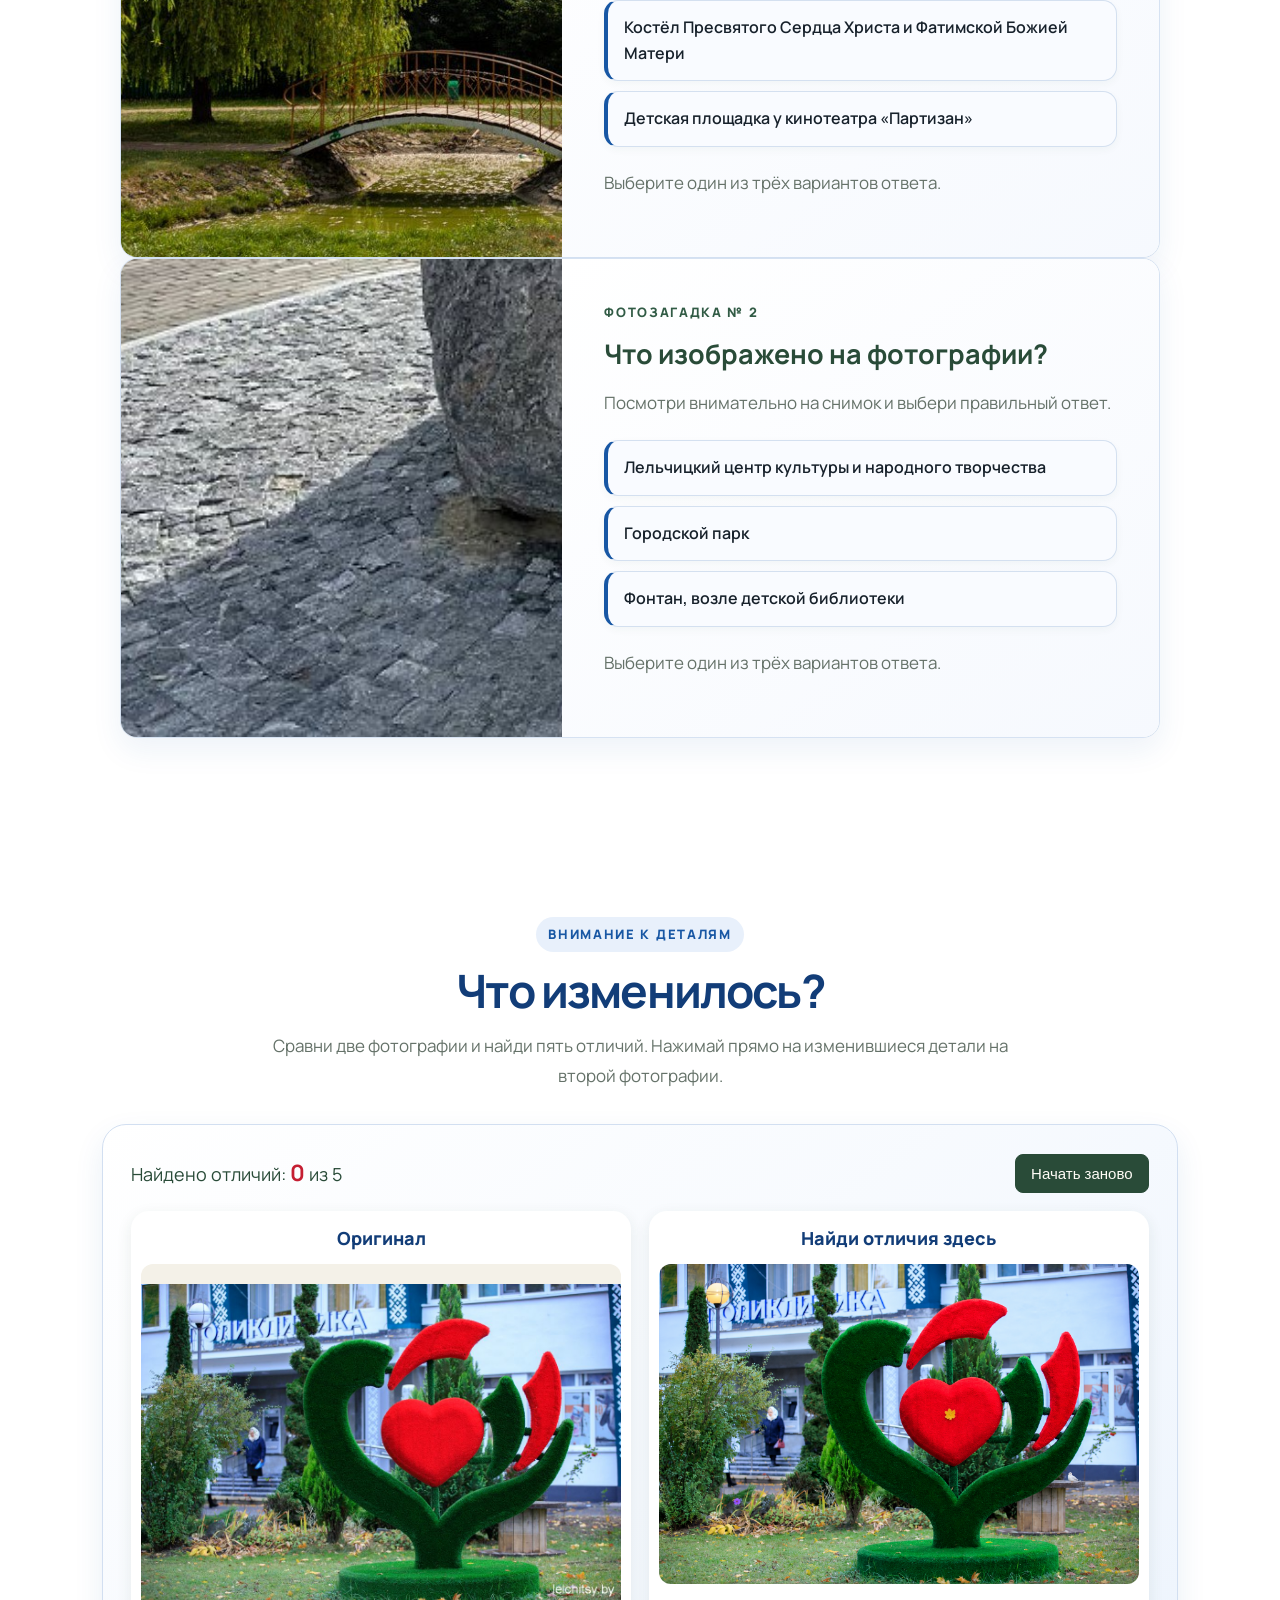
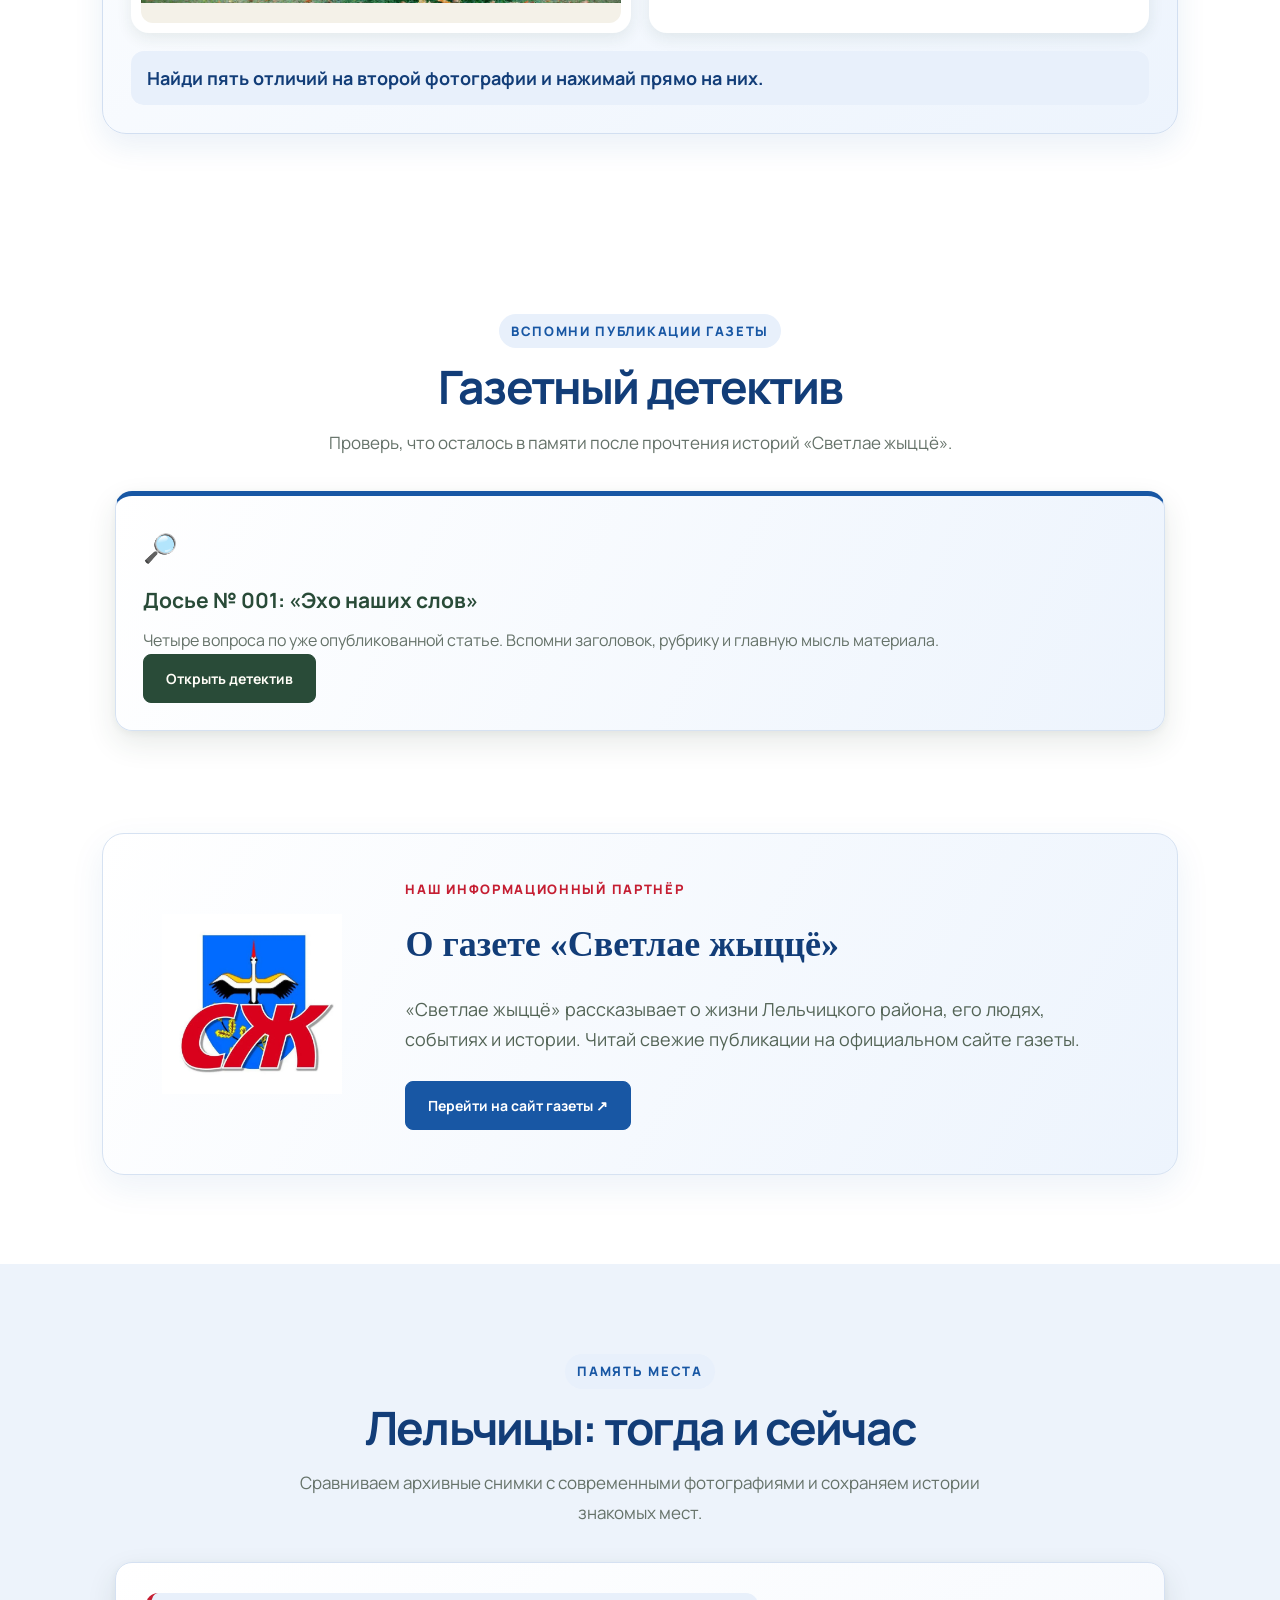
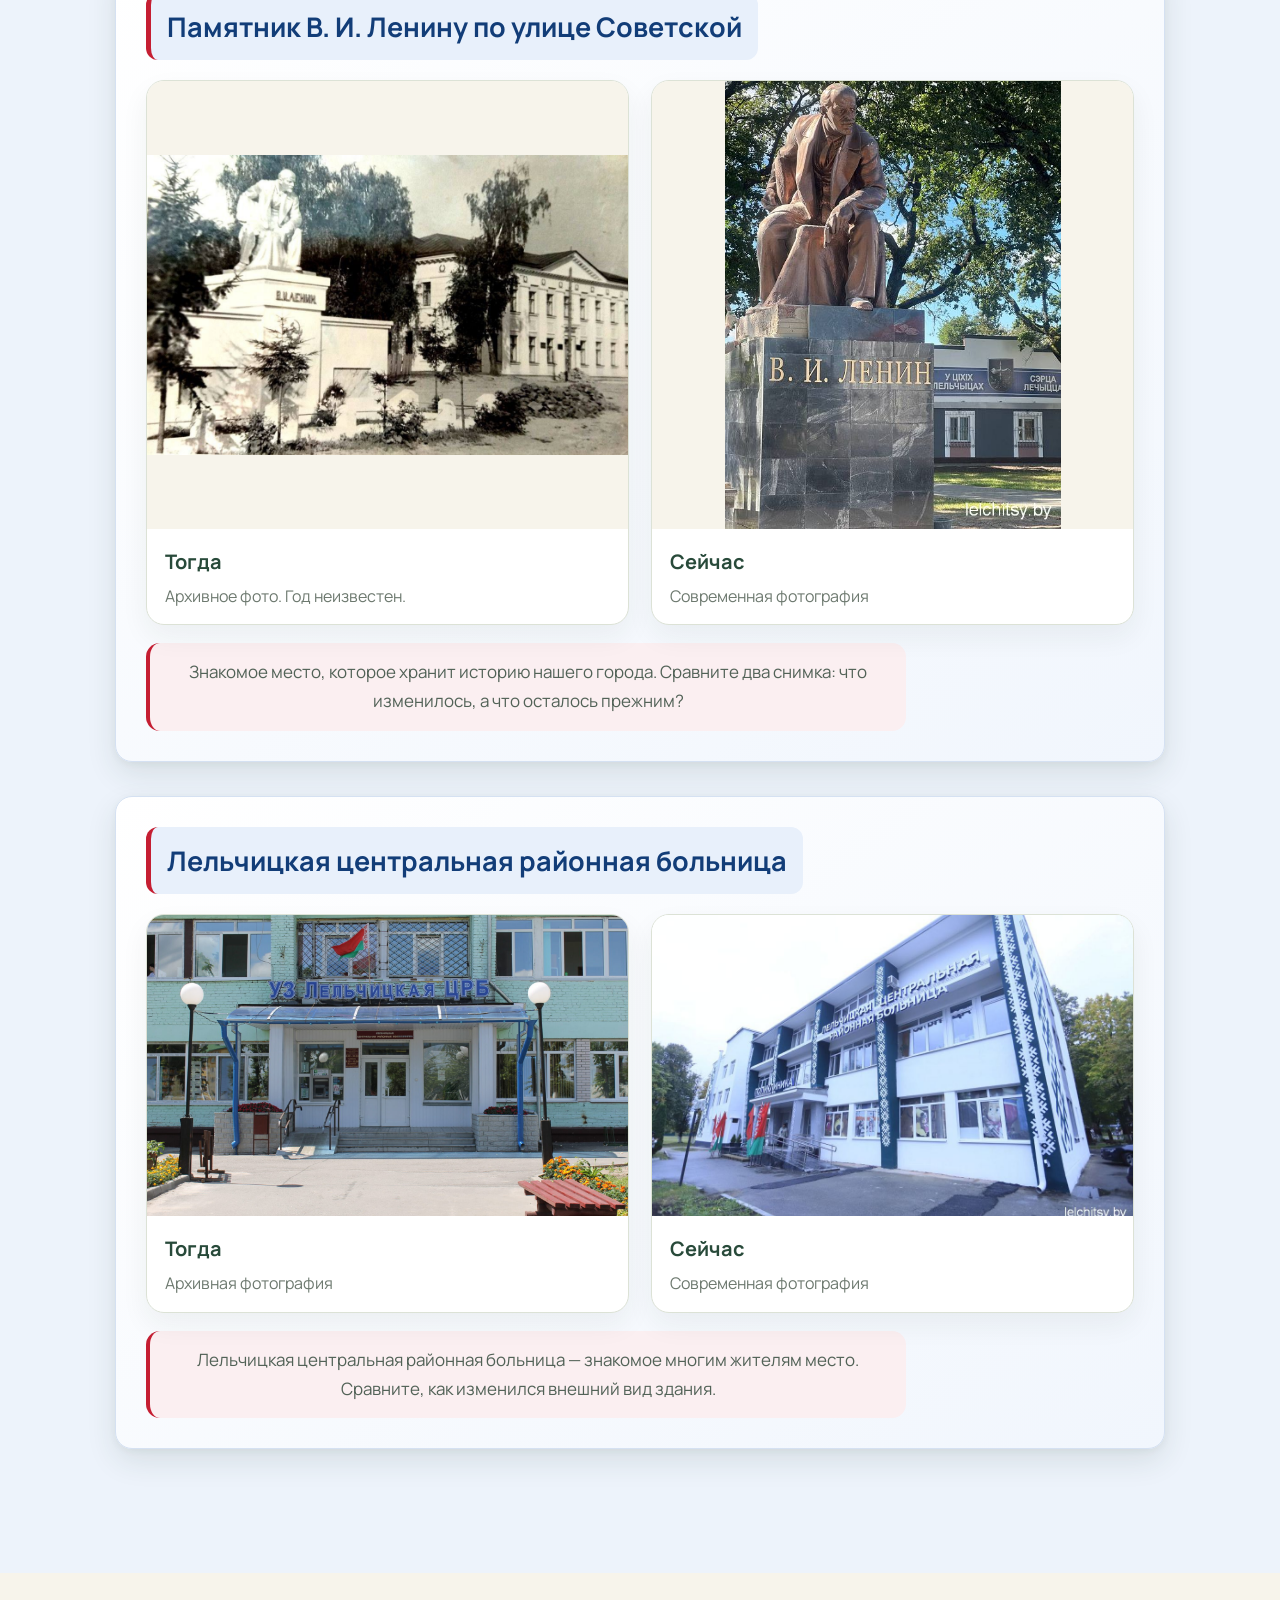
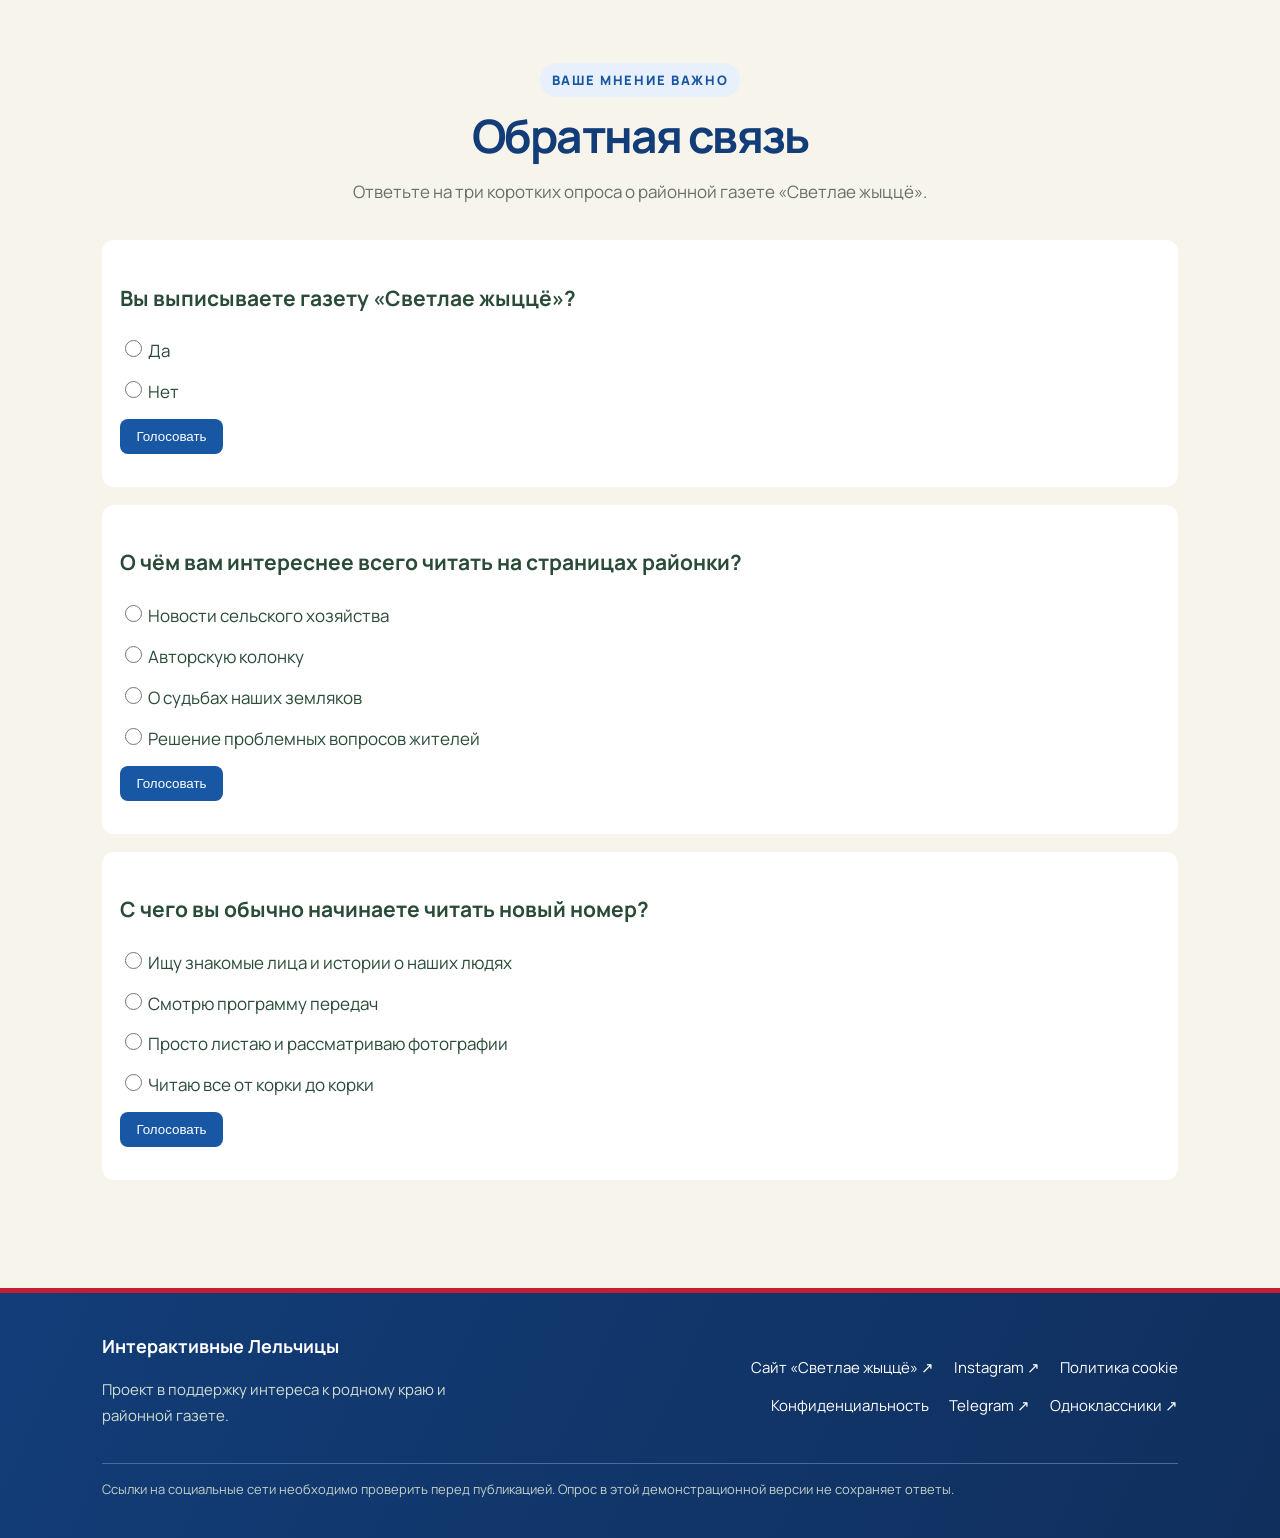
==== commit 559a7801: "Add cookie policy links and consent UI script" ====
--- a/index.html
+++ b/index.html
@@ -223,12 +223,15 @@
     <div class="footer-links">
       <a href="https://lelchitsy.by/" target="_blank" rel="noopener noreferrer">Сайт «Светлае жыццё» ↗</a>
       <a href="https://www.instagram.com/lelchitsy.by/" target="_blank" rel="noopener noreferrer">Instagram ↗</a>
+      <a href="cookie-policy.html">Политика cookie</a>
+      <a href="privacy-policy.html">Конфиденциальность</a>
       <a href="https://t.me/lelchitsy_telegram" target="_blank" rel="noopener noreferrer">Telegram ↗</a>
       <a href="https://ok.ru/svetlaezhy" target="_blank" rel="noopener noreferrer">Одноклассники ↗</a>
     </div>
     <small class="footer-note">Ссылки на социальные сети необходимо проверить перед публикацией. Опрос в этой демонстрационной версии не сохраняет ответы.</small>
   </footer>
   <script src="script.js"></script>
+  <script src="cookie-consent.js"></script>
 
 
 
--- a/styles.css
+++ b/styles.css
@@ -1,5 +1,5 @@
 @import url('https://fonts.googleapis.com/css2?family=Manrope:wght@400;500;600;700;800&display=swap');
-:root{--green:#315b45;--green-dark:#203f31;--green-soft:#e7eee5;--cream:#faf8f0;--sand:#eee6d5;--red:#c51e32;--blue:#1764cf;--ink:#23352b;--muted:#657269;--white:#fff;--line:#dce4d9;--radius:24px;--shadow:0 14px 40px rgba(36,64,47,.08)}
+:root{--green:#315b45;--green-dark:#203f31;--green-soft:#e7eee5;--cream:#ffffff;--sand:#eee6d5;--red:#c51e32;--blue:#1764cf;--ink:#23352b;--muted:#657269;--white:#fff;--line:#dce4d9;--radius:24px;--shadow:0 14px 40px rgba(36,64,47,.08)}
 *{box-sizing:border-box}html{scroll-behavior:smooth;scroll-padding-top:110px}body{margin:0;background:var(--cream);color:var(--ink);font-family:Manrope,Arial,sans-serif;line-height:1.65}a{color:inherit}.site-header{display:flex;align-items:center;justify-content:space-between;gap:28px;padding:18px clamp(20px,5vw,76px);background:rgba(250,248,240,.96);border-bottom:1px solid var(--line);position:sticky;top:0;z-index:10;backdrop-filter:blur(12px)}.brand{display:flex;align-items:center;gap:14px;text-decoration:none;min-width:270px}.brand img{width:84px;height:76px;object-fit:contain}.brand span{display:grid;line-height:1.35}.brand strong{font-size:15px}.brand small{font-size:11px;color:var(--muted);margin-top:5px}.site-header nav{display:flex;gap:22px;flex-wrap:wrap;justify-content:flex-end}.site-header nav a,.footer-links a{font-size:13px;text-decoration:none;color:var(--green-dark)}.site-header nav a:hover,.footer-links a:hover{text-decoration:underline}.hero{padding:clamp(54px,8vw,112px) clamp(20px,8vw,120px);display:grid;grid-template-columns:1.35fr .65fr;gap:50px;align-items:center;background:radial-gradient(ellipse at 90% 12%,#e3eadb 0,transparent 42%),linear-gradient(135deg,#f8f5e9,#f1f2e8)}.eyebrow{text-transform:uppercase;letter-spacing:.13em;font-size:11px;font-weight:800;color:var(--green);margin:0 0 12px}.hero h1{font-size:clamp(40px,6vw,74px);line-height:1.08;letter-spacing:-.055em;margin:0 0 22px}.hero h1 span{color:var(--green)}.hero-copy>p:not(.eyebrow){max-width:660px;color:#536157;font-size:17px}.button{display:inline-flex;justify-content:center;align-items:center;gap:8px;background:var(--green);color:#fff;border:0;border-radius:999px;padding:14px 22px;text-decoration:none;font:700 14px Manrope,Arial,sans-serif;cursor:pointer;transition:transform .15s,background .15s}.button:hover{background:var(--green-dark);transform:translateY(-1px)}.hero .button{margin-top:14px}.hero-note{border:1px solid #d6dfd1;background:rgba(255,255,255,.6);border-radius:32px;padding:34px;max-width:320px;justify-self:center;box-shadow:var(--shadow);transform:rotate(2deg)}.hero-note .leaf{font-size:42px;color:var(--green)}.hero-note p{font-size:21px;font-weight:700;line-height:1.45}.section{padding:clamp(55px,7vw,92px) clamp(20px,8vw,120px)}.section-heading{max-width:740px;margin:0 auto 34px;text-align:center}.section-heading h2,.issue-copy h2{font-size:clamp(30px,4vw,46px);letter-spacing:-.04em;line-height:1.16;margin:0 0 14px}.section-heading>p:last-child{color:var(--muted);margin:0}.quiz-card{max-width:1040px;margin:auto;background:white;border:1px solid var(--line);border-radius:var(--radius);overflow:hidden;display:grid;grid-template-columns:.85fr 1.15fr;box-shadow:var(--shadow)}.quiz-picture{min-height:330px;background:linear-gradient(145deg,#dce8d7,#f1e8d5);display:flex;flex-direction:column;align-items:center;justify-content:center;text-align:center;padding:30px;color:var(--green)}.quiz-picture span{font-size:58px}.quiz-picture p{max-width:240px;font-weight:700}.quiz-content{padding:clamp(24px,4vw,42px)}.quiz-content h3{font-size:24px;margin:0 0 8px}.quiz-content>p:not(.eyebrow){color:var(--muted);font-size:14px}.quiz-options{display:grid;gap:10px;margin:22px 0}.answer{padding:12px 15px;text-align:left;border:1px solid var(--line);border-radius:12px;background:#fff;color:var(--ink);font:600 14px Manrope,Arial,sans-serif;cursor:pointer}.answer:hover{border-color:var(--green)}.answer:focus-visible,.button:focus-visible,a:focus-visible{outline:3px solid #e0a82f;outline-offset:3px}.result{font-size:13px;color:var(--green);min-height:22px}.section-muted{background:#eef1e8}.photo-pair{max-width:1050px;margin:auto;display:grid;grid-template-columns:1fr 1fr;gap:20px}.photo-placeholder{min-height:250px;border-radius:20px;background:linear-gradient(140deg,#d6e2d1,#f1e5d0);display:flex;flex-direction:column;align-items:center;justify-content:center;padding:20px;text-align:center;color:var(--green-dark);border:1px dashed #9db49b}.photo-placeholder span{font-size:23px;font-weight:800}.photo-placeholder small{margin-top:6px;color:var(--muted)}.issue-section{display:grid;grid-template-columns:1fr .8fr;gap:60px;align-items:center;background:#fff}.issue-copy{max-width:620px}.issue-copy>p:not(.eyebrow){color:var(--muted);margin-bottom:25px}.issue-cover{min-height:330px;max-width:350px;width:100%;justify-self:center;background:linear-gradient(155deg,#dfe8dc,#f5edda);border:1px solid #d6dfd1;box-shadow:12px 14px 0 #e6e0d2;border-radius:6px;padding:28px;display:flex;flex-direction:column;align-items:flex-start;justify-content:center;color:var(--green-dark)}.cover-label{font-size:11px;text-transform:uppercase;letter-spacing:.12em;border-bottom:2px solid var(--red);padding-bottom:9px;width:100%}.issue-cover strong{font-size:29px;line-height:1.15;margin:25px 0}.issue-cover small{font-size:12px;color:var(--muted)}.poll-section{background:#f4f1e6}.poll-card{max-width:740px;margin:auto;padding:clamp(22px,4vw,40px);background:#fff;border:1px solid var(--line);border-radius:var(--radius);box-shadow:var(--shadow)}fieldset{border:0;padding:0;margin:0 0 28px}legend,.comment-label{font-size:17px;font-weight:800;margin-bottom:13px;display:block}fieldset label{display:flex;align-items:center;gap:10px;margin:11px 0;color:#4d5b51;font-size:14px}input[type=radio]{accent-color:var(--green);width:17px;height:17px}.comment-label span{font-size:12px;color:var(--muted);font-weight:500}textarea{width:100%;resize:vertical;border:1px solid var(--line);border-radius:12px;padding:13px;font:14px Manrope,Arial,sans-serif;margin:0 0 18px;background:#fff}textarea:focus{outline:2px solid #9ab39a;border-color:transparent}.poll-card .result{margin-bottom:0}.feedback-section{background:var(--cream)}.feedback-grid{max-width:1050px;margin:auto;display:grid;grid-template-columns:repeat(3,1fr);gap:16px}.mini-card{padding:27px;background:#fff;border:1px solid var(--line);border-radius:18px}.mini-card>span{font-size:28px;color:var(--green)}.mini-card h3{font-size:18px;margin:10px 0 7px}.mini-card p{font-size:14px;color:var(--muted);margin:0}.site-footer{background:var(--green-dark);color:#fff;padding:38px clamp(20px,8vw,120px);display:grid;grid-template-columns:1fr 1fr;gap:20px}.site-footer p{font-size:13px;color:#d1ddd2;max-width:400px}.footer-links{display:flex;flex-wrap:wrap;gap:12px 20px;align-content:center;justify-content:flex-end}.footer-links a{color:#fff}.footer-note{grid-column:1/-1;color:#c4d0c5;font-size:11px;border-top:1px solid #496352;padding-top:15px}
 @media(max-width:850px){.site-header{align-items:flex-start;flex-direction:column;gap:12px}.site-header nav{justify-content:flex-start;gap:12px 18px}.hero{grid-template-columns:1fr;gap:28px}.hero-note{justify-self:start;max-width:100%;transform:none}.issue-section{grid-template-columns:1fr;gap:35px}.issue-cover{justify-self:start}.site-footer{grid-template-columns:1fr}.footer-links{justify-content:flex-start}.footer-note{grid-column:auto}}
 @media(max-width:600px){.brand img{width:68px;height:62px}.brand{min-width:0}.brand strong{font-size:13px}.site-header nav a{font-size:12px}.hero h1{font-size:43px}.hero-copy>p:not(.eyebrow){font-size:15px}.quiz-card{grid-template-columns:1fr}.quiz-picture{min-height:190px}.photo-pair,.feedback-grid{grid-template-columns:1fr}.photo-placeholder{min-height:190px}.section-heading{text-align:left}.section-heading h2,.issue-copy h2{font-size:32px}.issue-cover{min-height:280px}.poll-card{padding:22px 18px}.site-footer{padding-top:30px;padding-bottom:30px}}
@@ -479,3 +479,99 @@
 .target-bag{left:25%;top:50%}
 .target-bird{left:79%;top:73%}
 @media(max-width:600px){.difference-target{width:34px;height:34px}}
+
+
+/* Новая фирменная палитра: синий и красный в поддержку логотипа газеты */
+:root{
+  --brand-blue:#1857a4;
+  --brand-blue-dark:#123d78;
+  --brand-blue-soft:#e8f0fb;
+  --brand-red:#c51e32;
+  --brand-red-dark:#a7192b;
+  --brand-red-soft:#fbecef;
+}
+/* Шапка и ссылки */
+.site-header{border-bottom:3px solid var(--brand-blue);box-shadow:0 5px 24px rgba(24,87,164,.08)}
+.brand strong{color:var(--brand-blue-dark)}
+.site-header nav a,.footer-links a{transition:color .18s ease}
+.site-header nav a:hover{color:var(--brand-red)}
+.site-header nav .nav-newspaper{background:var(--brand-blue);border:1px solid var(--brand-blue)}
+.site-header nav .nav-newspaper:hover{background:var(--brand-red);border-color:var(--brand-red)}
+/* Первый экран: синий как основной фирменный акцент, красный — точечно */
+.hero{border-color:#d5e1f2;background-color:#f5f8fd;background-image:radial-gradient(ellipse at 88% 18%,rgba(197,30,50,.10),transparent 32%),linear-gradient(110deg,#fbfcff 0%,#eef4fc 60%,#e4edf9 100%);box-shadow:0 16px 42px rgba(24,87,164,.09)}
+.hero h1{color:var(--brand-blue-dark)}
+.hero h1 span{color:var(--brand-red)}
+.hero .eyebrow{color:var(--brand-red)}
+.hero-copy>p:not(.eyebrow){color:#465873}
+.button,.hero .button{background:var(--brand-blue);border-color:var(--brand-blue);box-shadow:0 7px 18px rgba(24,87,164,.16)}
+.button:hover,.hero .button:hover{background:var(--brand-blue-dark);border-color:var(--brand-blue-dark)}
+.hero .button-light{background:#fff;color:var(--brand-blue-dark);border-color:#c8d8ee}
+.hero .button-light:hover{background:var(--brand-red);border-color:var(--brand-red);color:#fff}
+/* Акценты на карточках и заголовках */
+.section-heading h2{color:var(--brand-blue-dark)}
+.section-heading .eyebrow{background:var(--brand-blue-soft);color:var(--brand-blue)}
+.quick-games-heading h2{color:var(--brand-blue-dark)}
+.quick-game{border-color:#d6e2f2}
+.quick-game:hover{border-color:var(--brand-blue)}
+.quick-game.featured-game{background:linear-gradient(135deg,var(--brand-blue),var(--brand-blue-dark));border-color:var(--brand-blue)}
+.quick-game-icon{background:var(--brand-blue-soft);color:var(--brand-blue)}
+.quick-arrow{color:var(--brand-red)}
+.featured-game .quick-game-icon{background:#fff;color:var(--brand-red)}
+.explore-card-shade{background:linear-gradient(0deg,rgba(15,43,81,.88),rgba(15,43,81,.04) 78%)}
+.explore-card-copy small{color:#ffd8df}
+/* Фотозагадки и ответы */
+.quiz-card{border-color:#d6e2f2;box-shadow:0 12px 30px rgba(24,87,164,.08)}
+.quiz-content{background:linear-gradient(145deg,#fff 0%,#f6f9fe 100%)}
+.answer{border-color:#d4e0f0;border-left-color:var(--brand-blue);background:#f9fbff}
+.answer:hover{background:var(--brand-blue-soft);border-color:var(--brand-blue)}
+.result{color:var(--brand-blue-dark)}
+/* Исторические фотографии и игра «Найди отличия» */
+.section-muted{background:#edf3fb}
+.then-now-entry{border-color:#d5e1f2;background:linear-gradient(145deg,#fff,#f1f6fd)}
+.then-now-entry h3{background:var(--brand-blue-soft);color:var(--brand-blue-dark);border-left-color:var(--brand-red)}
+.then-now-caption{background:#fbeff1;border-left-color:var(--brand-red)}
+.difference-game{border-color:#d2dff1;background:linear-gradient(145deg,#fff,#edf4fd);box-shadow:0 12px 30px rgba(24,87,164,.09)}
+.difference-picture figcaption{color:var(--brand-blue-dark)}
+.difference-topline strong{color:var(--brand-red)}
+.difference-message{background:var(--brand-blue-soft);color:var(--brand-blue-dark)}
+.difference-target.found{background:rgba(24,87,164,.42);border-color:#fff;box-shadow:0 0 0 3px rgba(197,30,50,.24)}
+/* Блок о газете и обратная связь */
+.about-newspaper-card{background:linear-gradient(120deg,#fff,#edf4fd);border-color:#d6e2f2;box-shadow:0 12px 34px rgba(24,87,164,.08)}
+.about-newspaper-card h2{color:var(--brand-blue-dark)}
+.about-newspaper-card .eyebrow{color:var(--brand-red)}
+.detective-promo{background:linear-gradient(115deg,#fff,#edf4fd);border-top-color:var(--brand-red)}
+.mini-card{border-color:#d6e2f2;border-top-color:var(--brand-blue)}
+.poll-form input[type=radio]{accent-color:var(--brand-blue)}
+.poll-form button{background:var(--brand-blue)!important;border-color:var(--brand-blue)!important}
+.poll-form button:hover{background:var(--brand-red)!important;border-color:var(--brand-red)!important}
+/* Фирменный нижний колонтитул */
+.site-footer{background:linear-gradient(115deg,var(--brand-blue-dark),#102f5d);border-top:5px solid var(--brand-red)}
+.footer-note{border-top-color:#496c9b}
+@media(prefers-reduced-motion:reduce){.site-header nav a{transition:none}}
+
+
+/* Синие кнопки перехода на официальный сайт газеты */
+.hero-newspaper-link{background:var(--brand-blue)!important;color:#fff!important;border:1px solid var(--brand-blue);transition:background .18s ease,border-color .18s ease}
+.hero-newspaper-link:hover{background:var(--brand-blue-dark)!important;border-color:var(--brand-blue-dark)}
+.about-newspaper-card .button{background:var(--brand-blue)!important;border-color:var(--brand-blue)!important;color:#fff!important}
+.about-newspaper-card .button:hover{background:var(--brand-blue-dark)!important;border-color:var(--brand-blue-dark)!important}
+
+/* Кнопка «Сайт газеты»: без красной заливки при наведении и нажатии */
+.site-header nav .nav-newspaper:hover,
+.site-header nav .nav-newspaper:focus,
+.site-header nav .nav-newspaper:focus-visible,
+.site-header nav .nav-newspaper:active{background:var(--brand-blue)!important;border-color:var(--brand-blue)!important;color:#fff!important}
+
+
+/* Сохраняем читаемый тёмный текст в ответах фотозагадки после нажатия */
+.quiz-card .answer,
+.quiz-card .answer:hover,
+.quiz-card .answer:focus,
+.quiz-card .answer:focus-visible,
+.quiz-card .answer:active,
+.quiz-card .answer:disabled{color:#17212b!important;}
+
+
+/* Светлый чисто-белый основной фон страницы; остальные цвета и оформление сохранены */
+body{background:#fff}
+.site-header{background:rgba(255,255,255,.96)}
